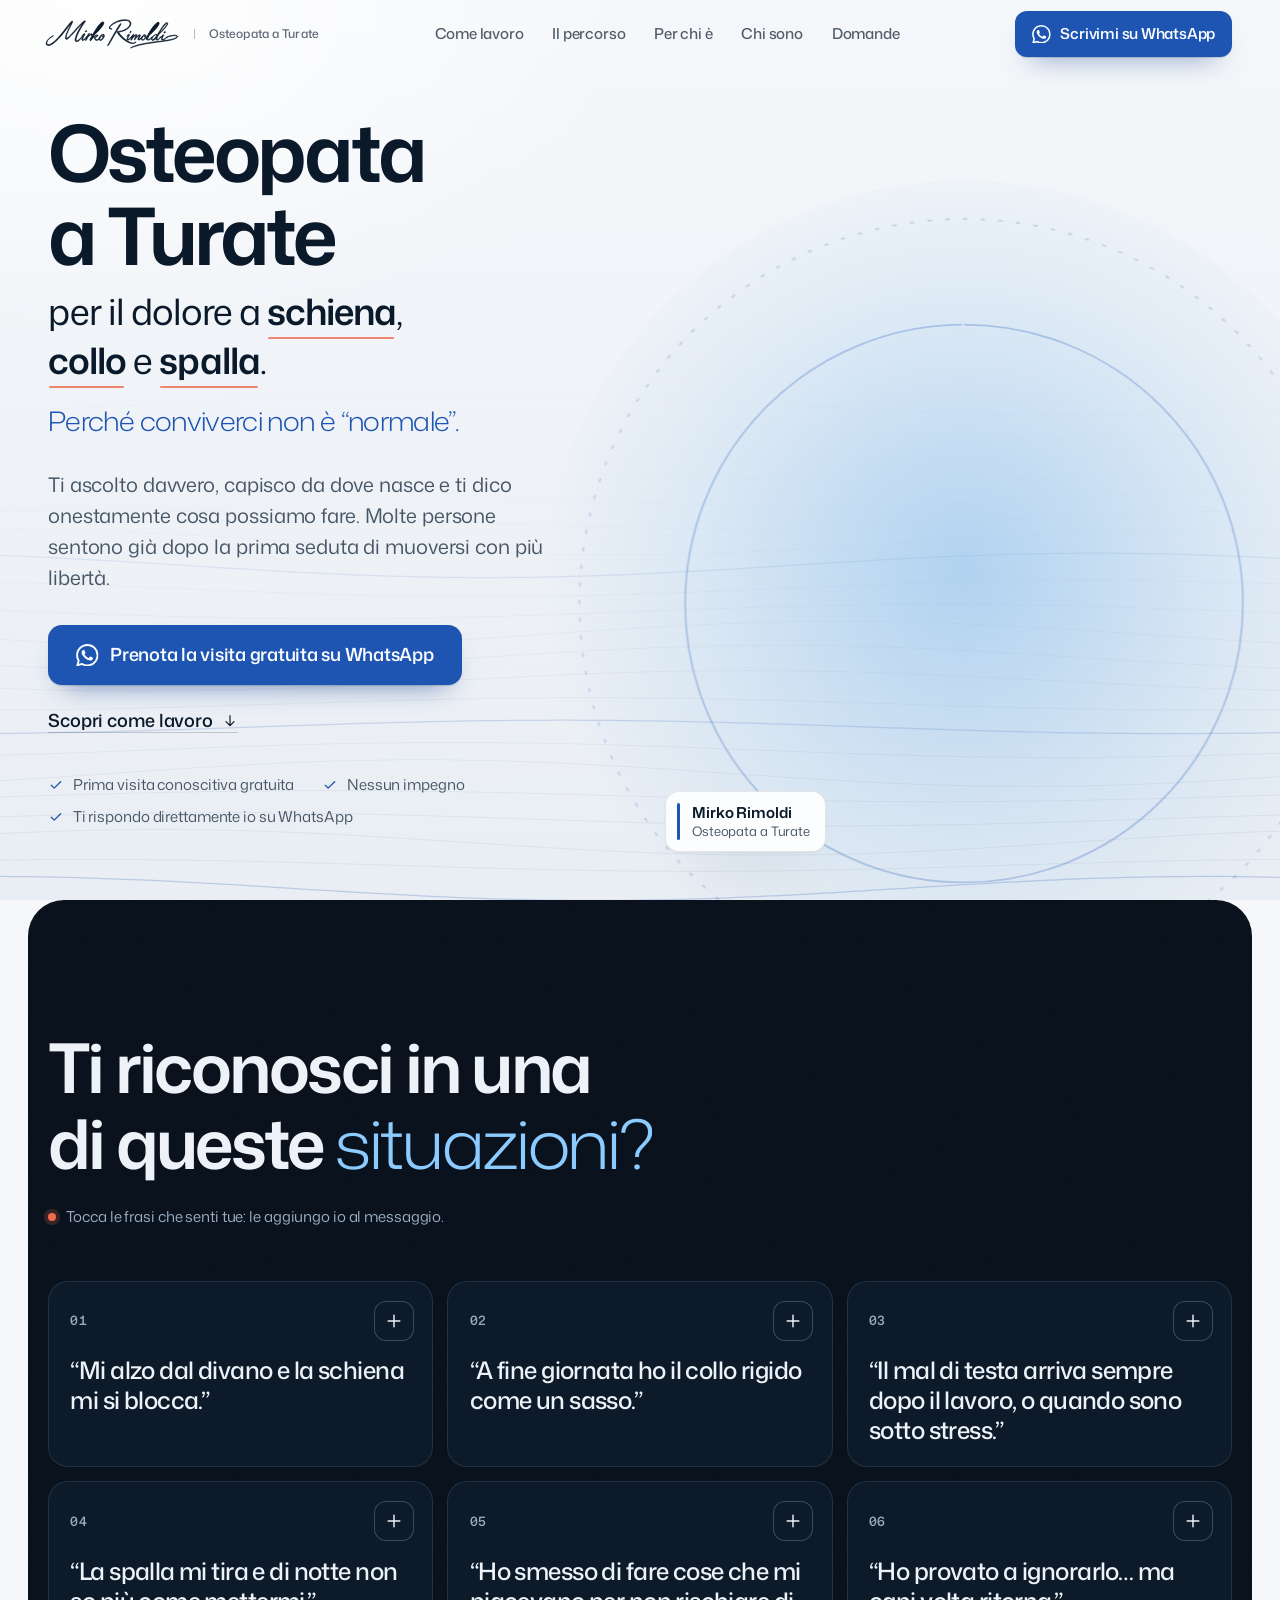
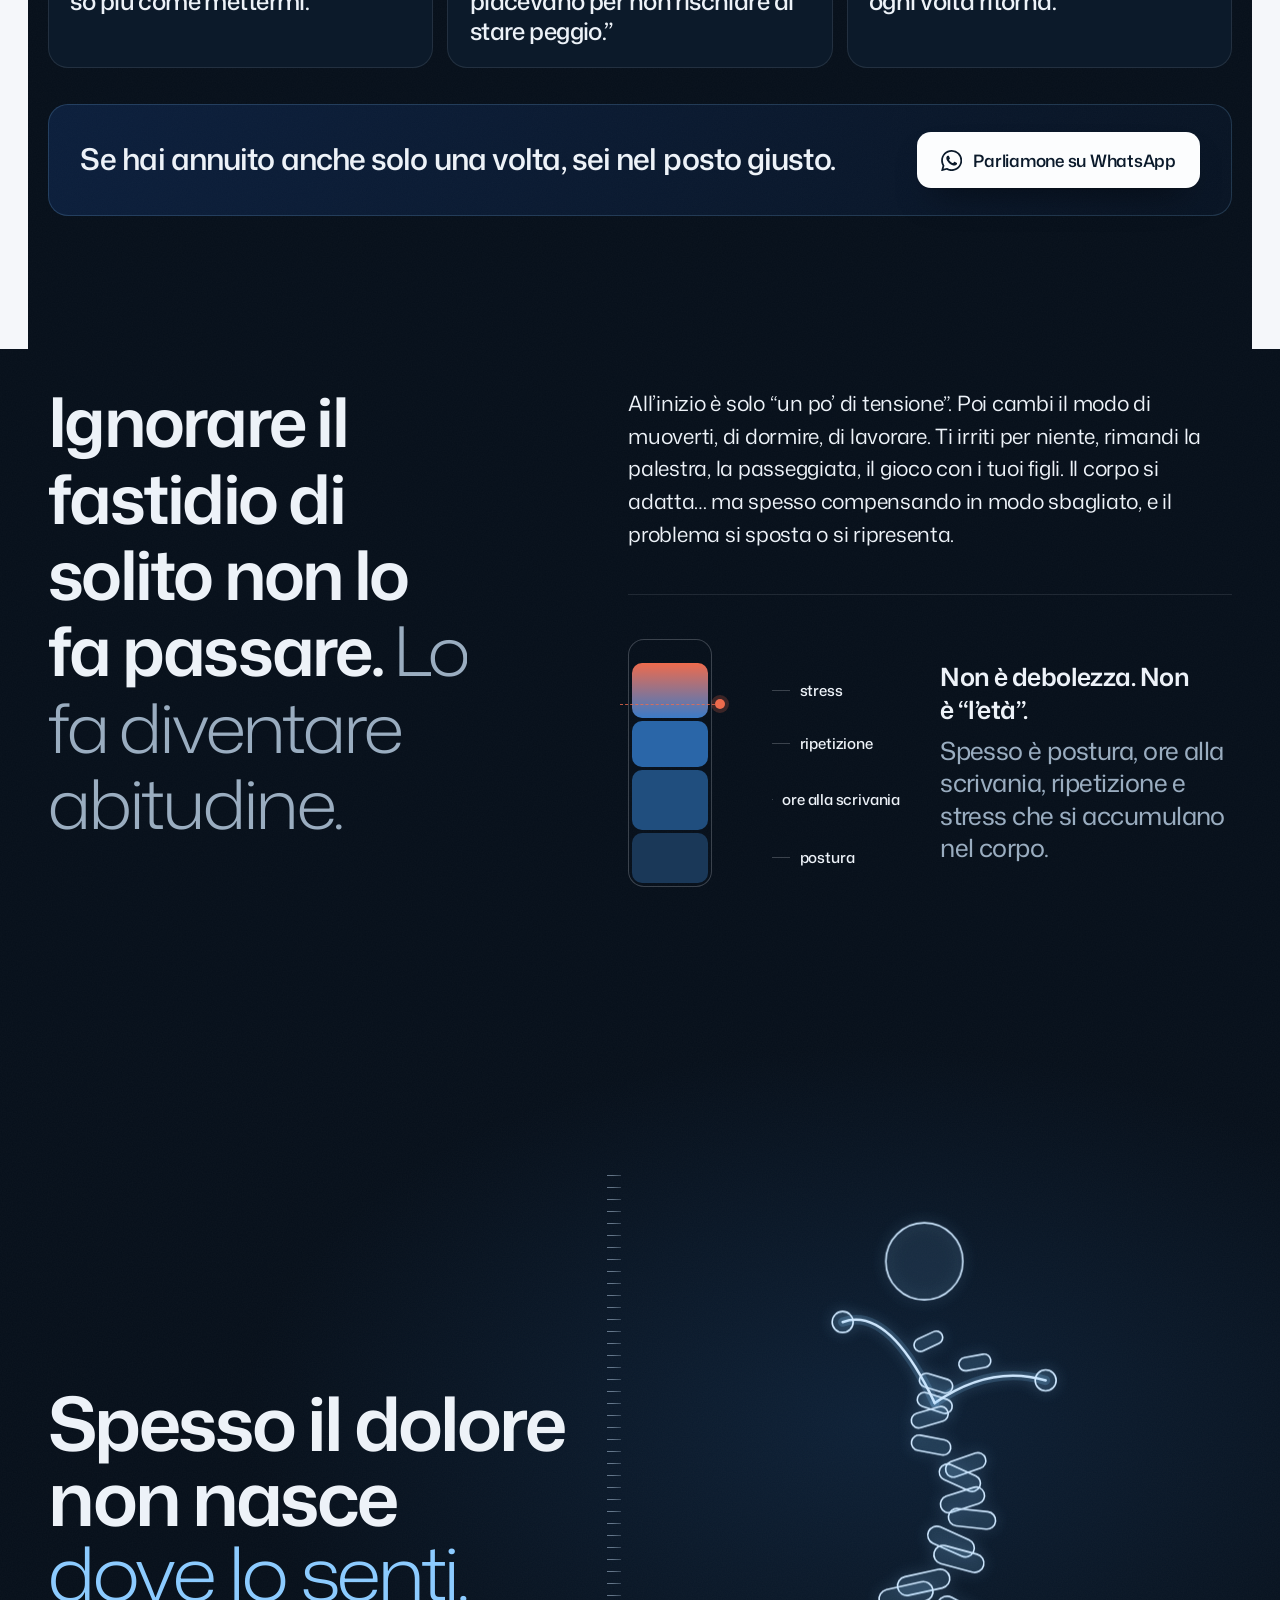
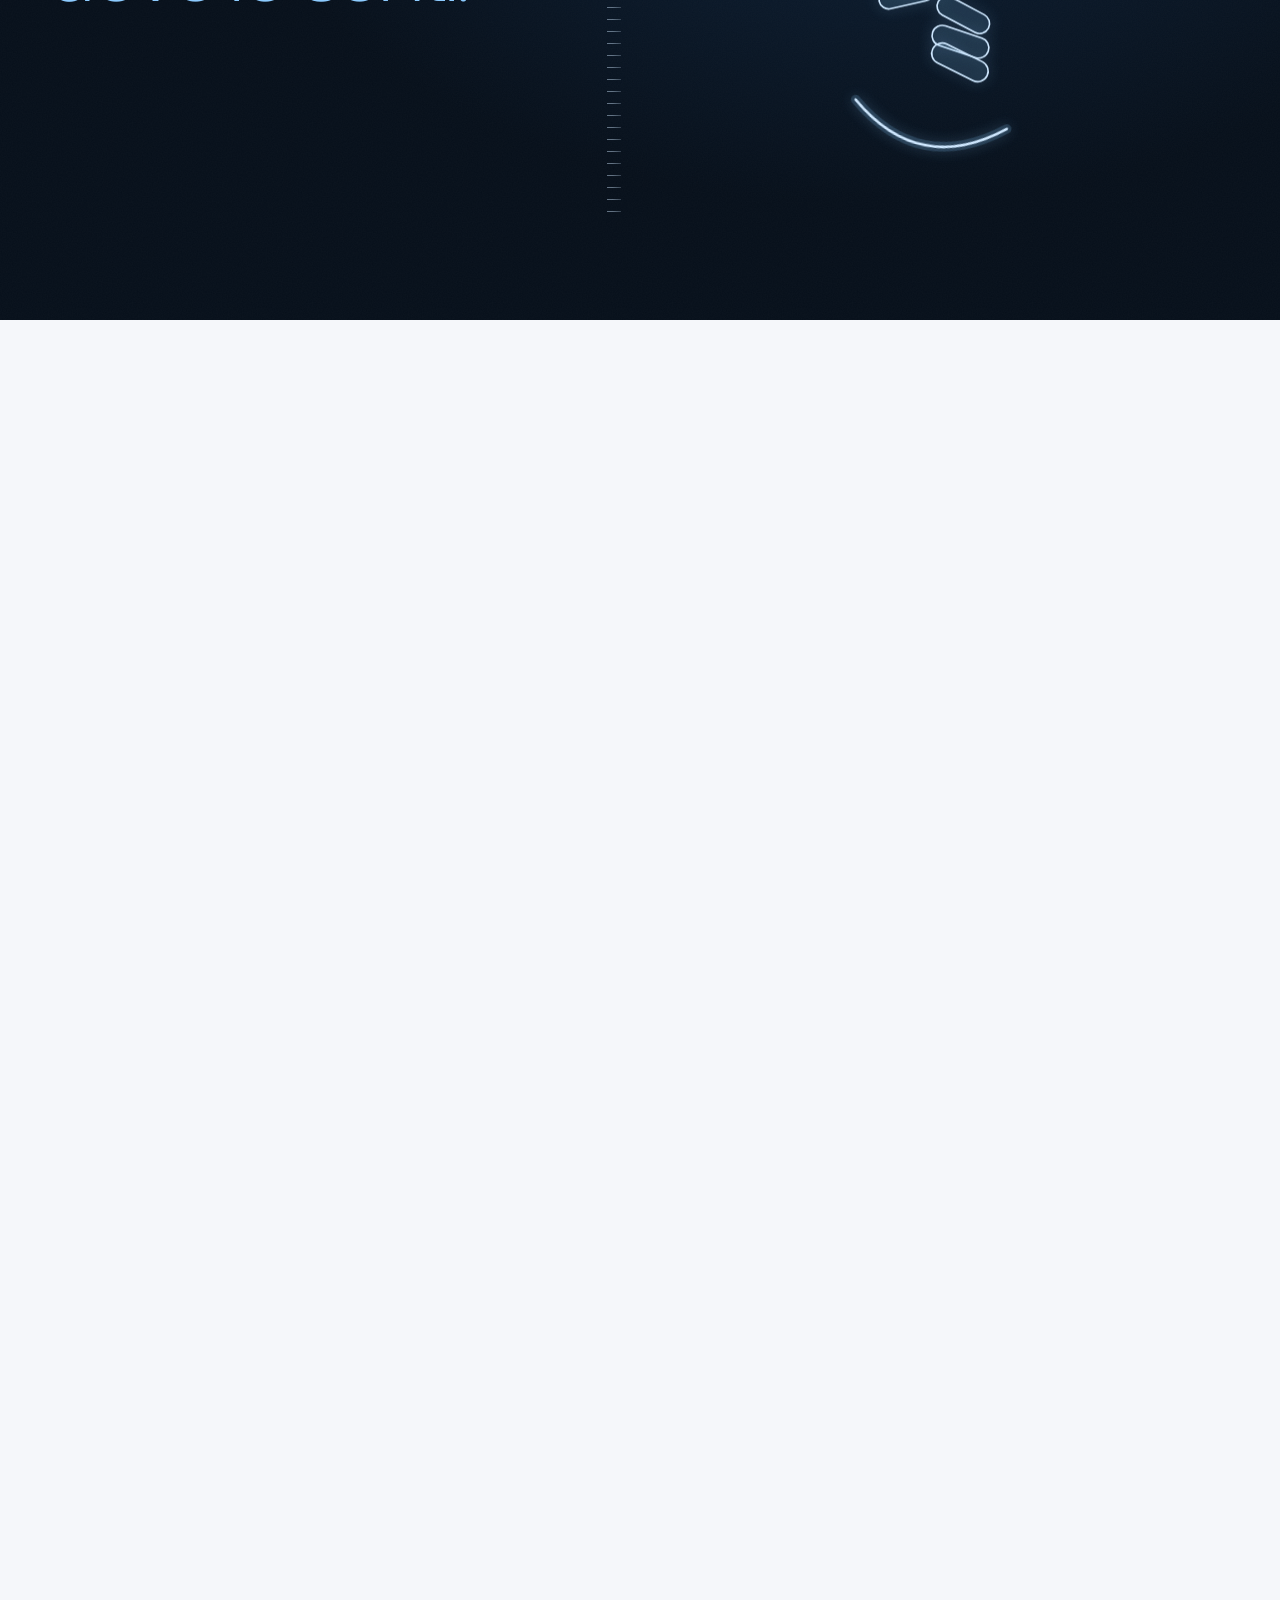
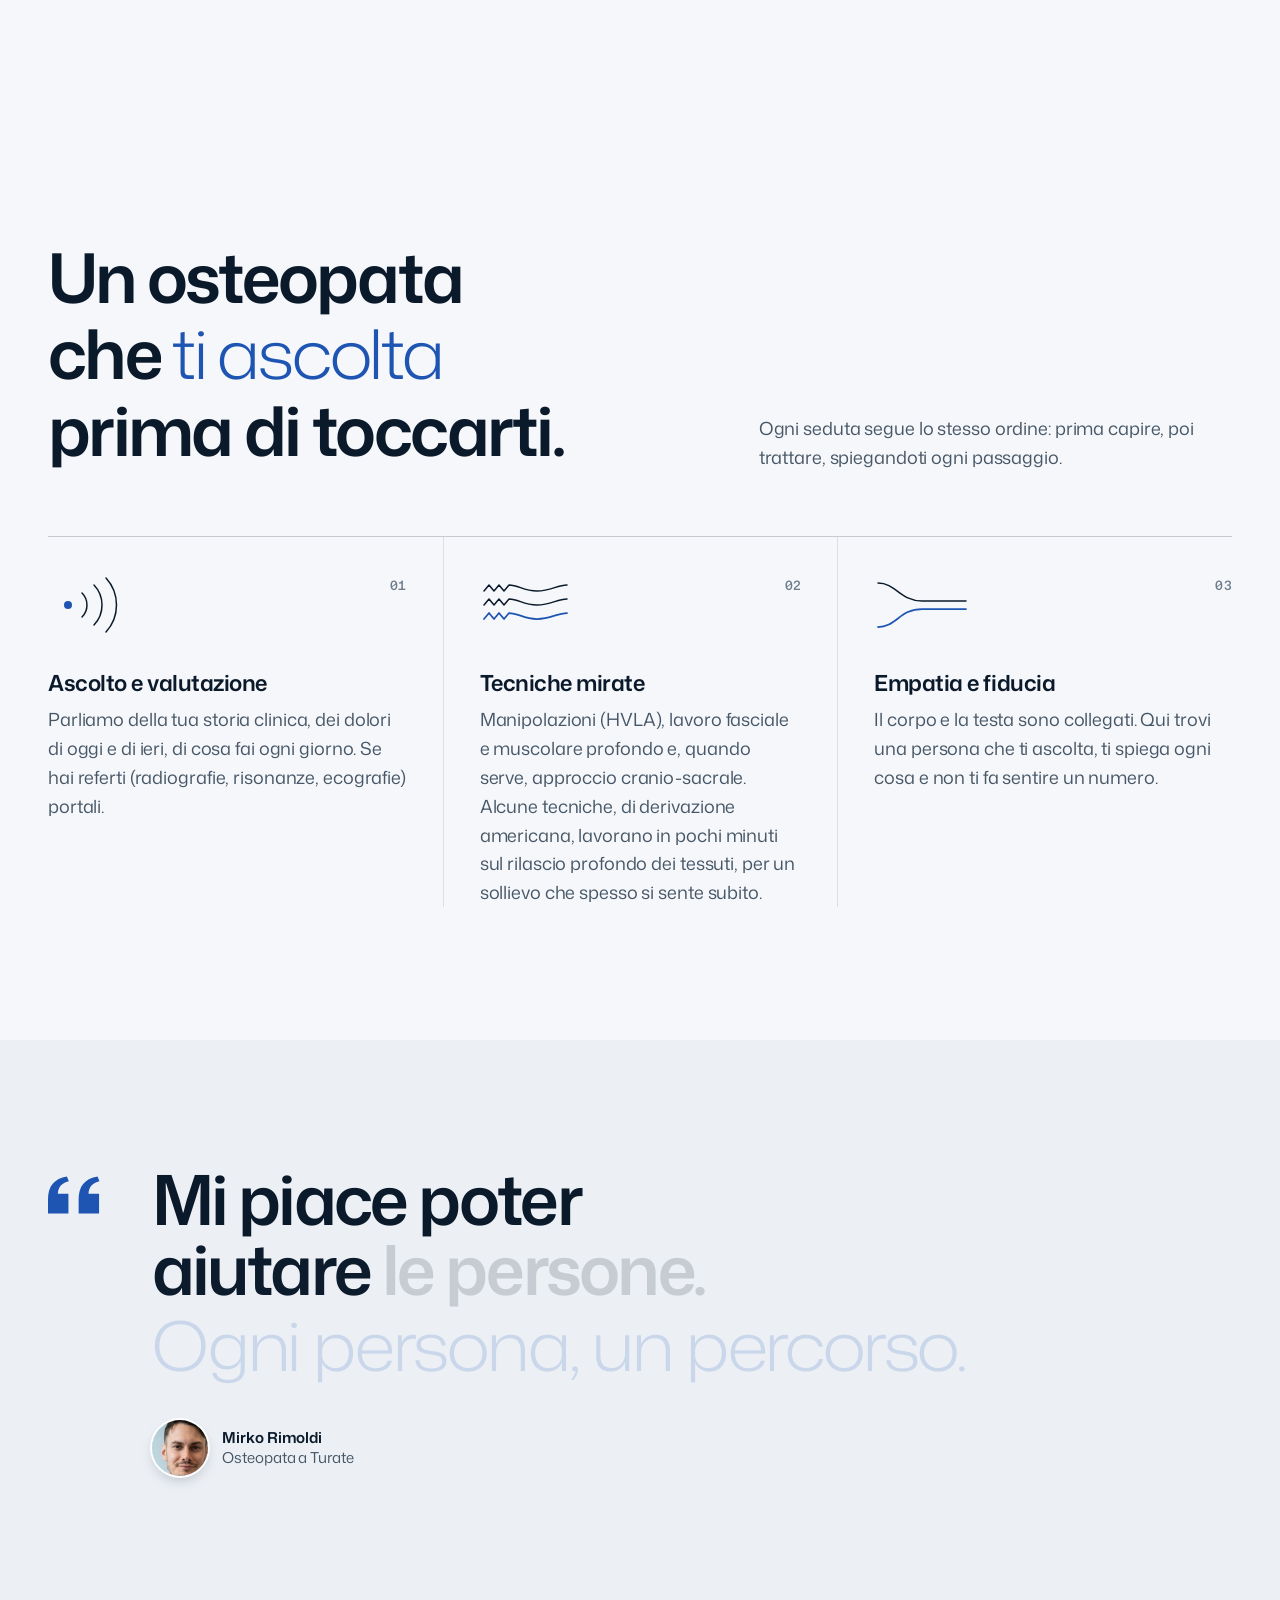
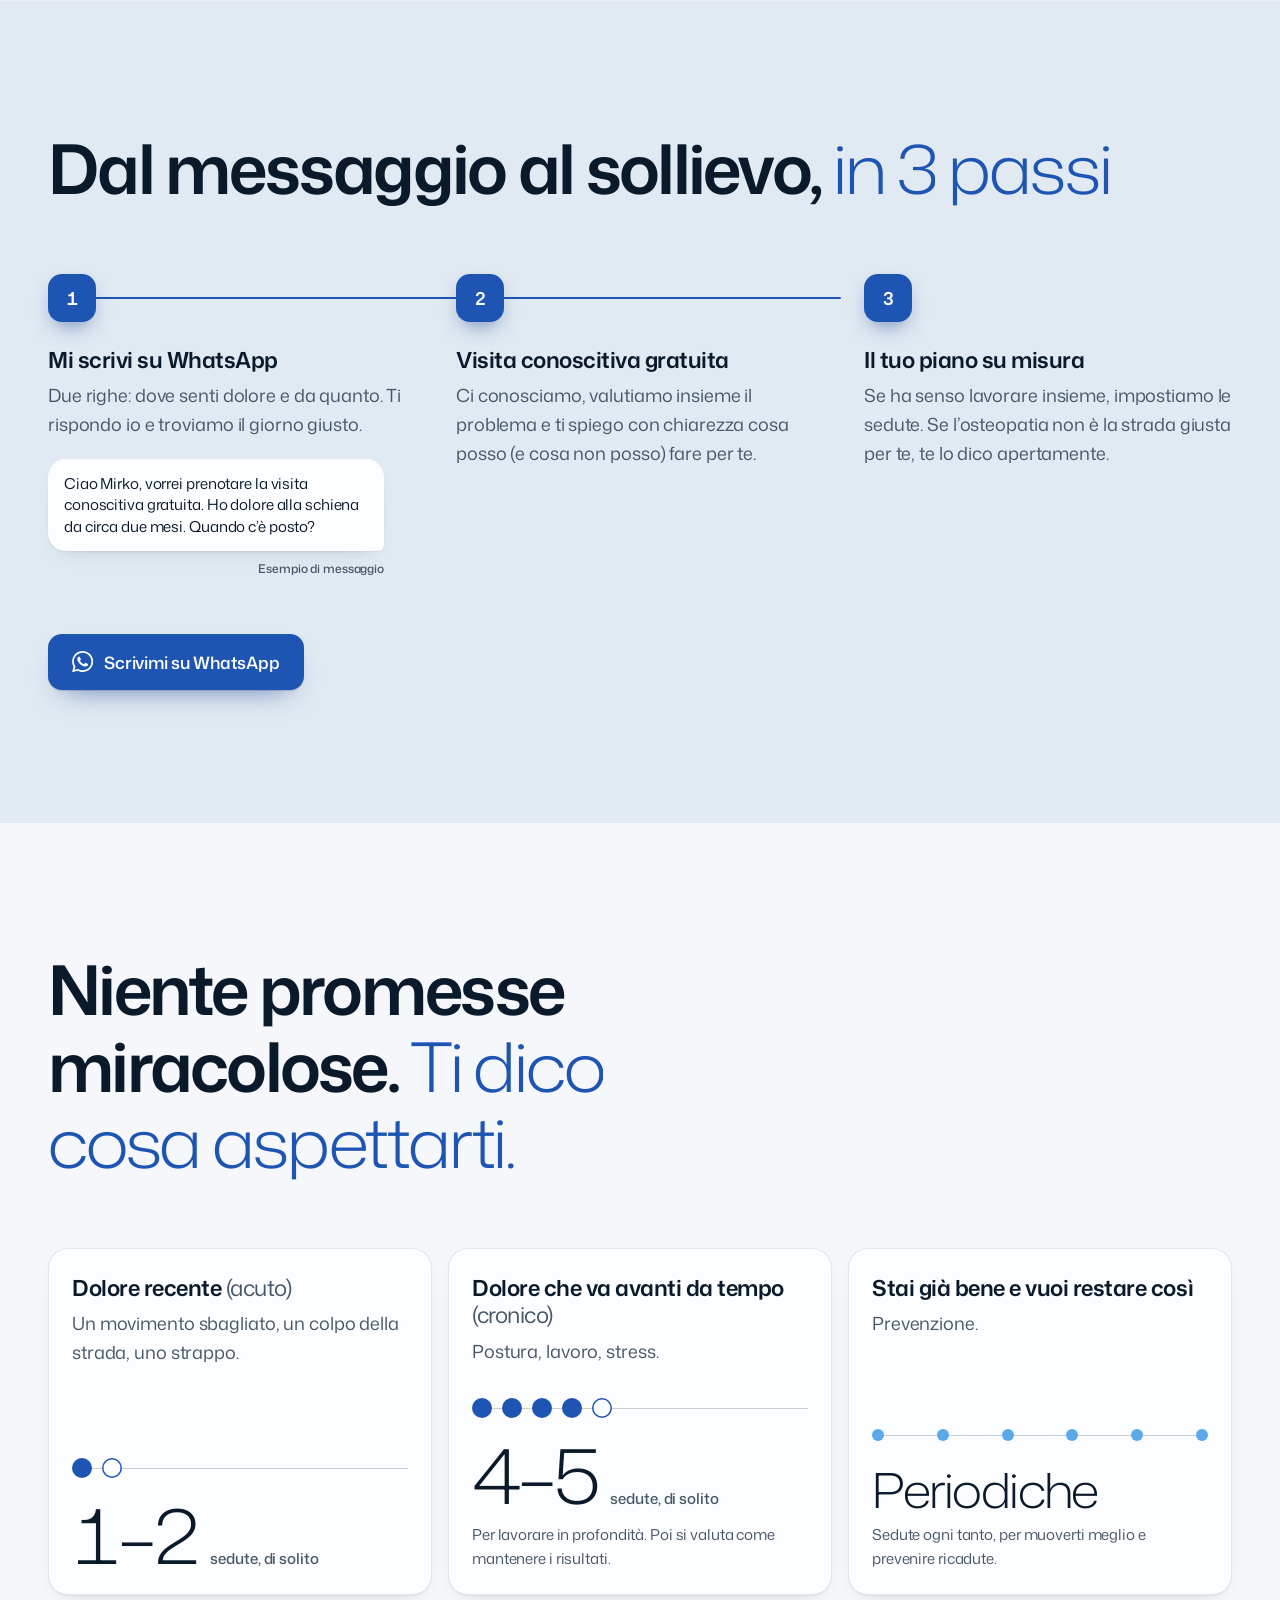
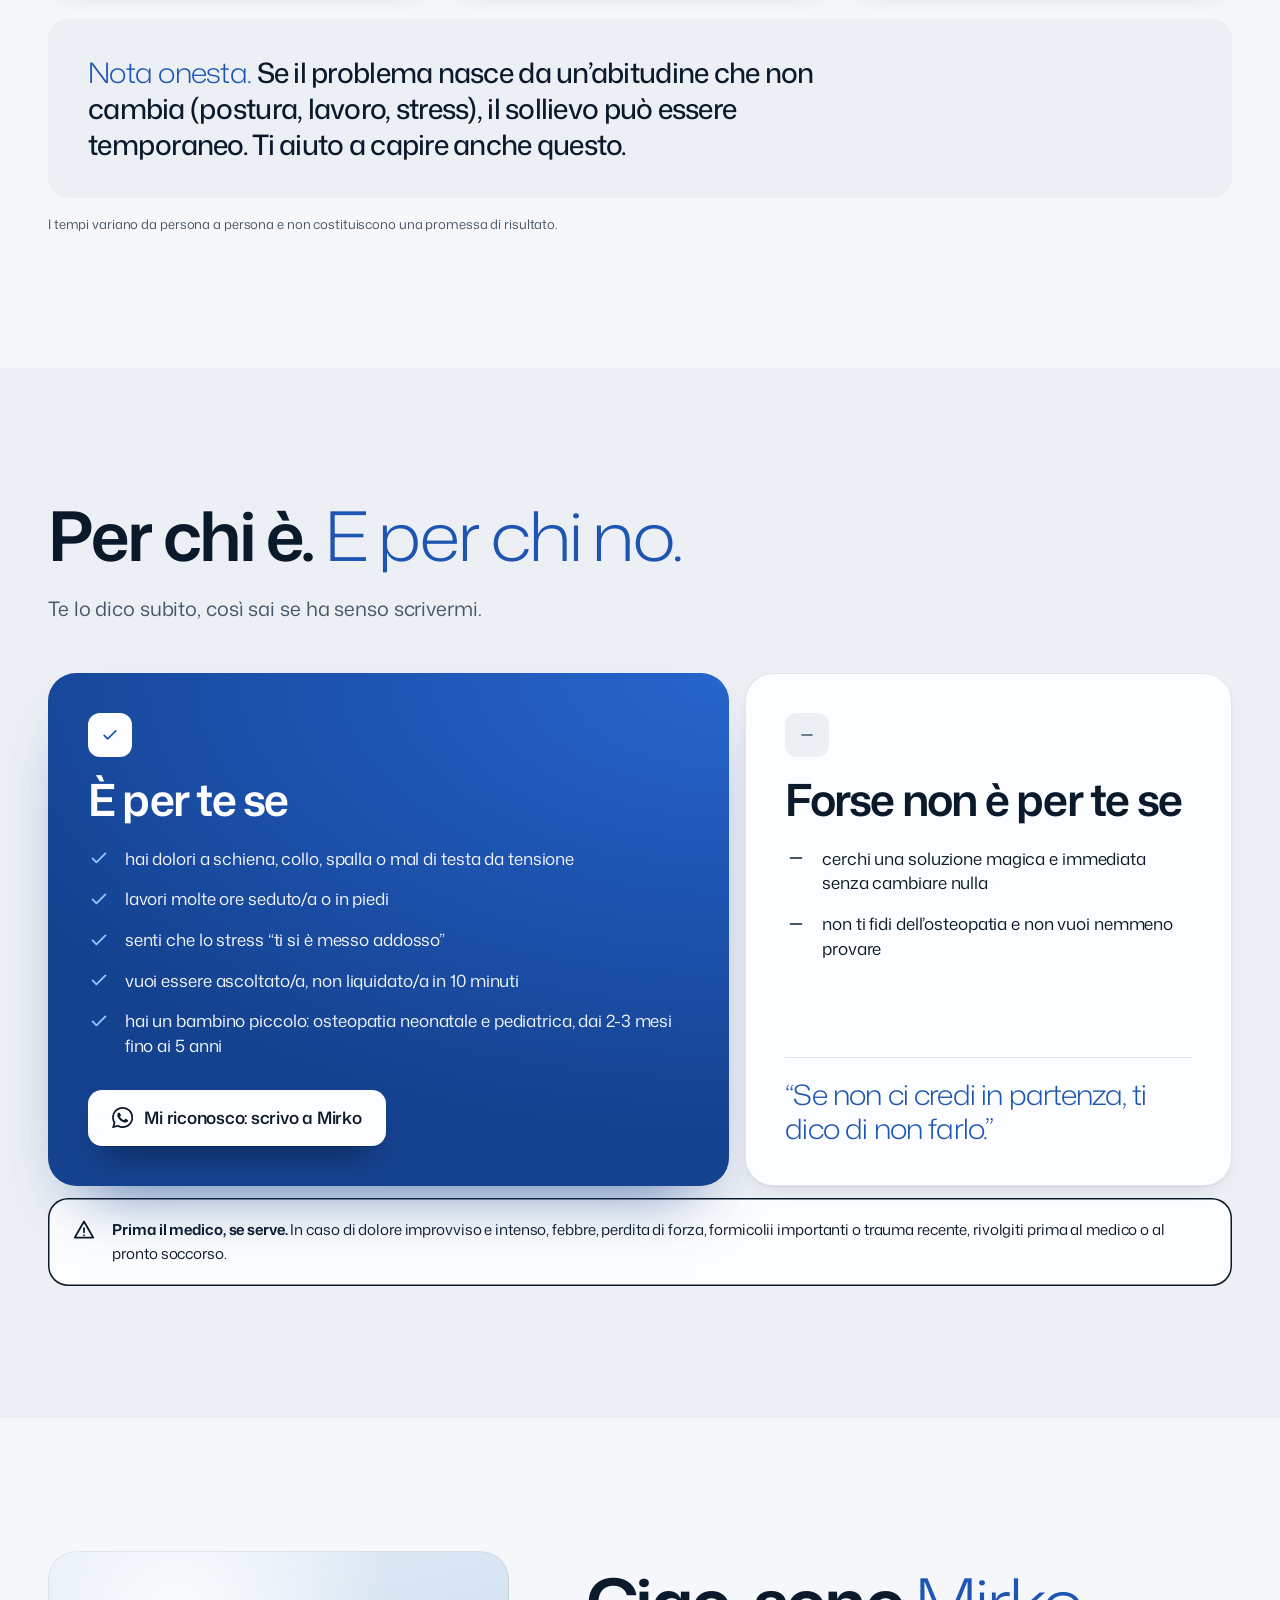
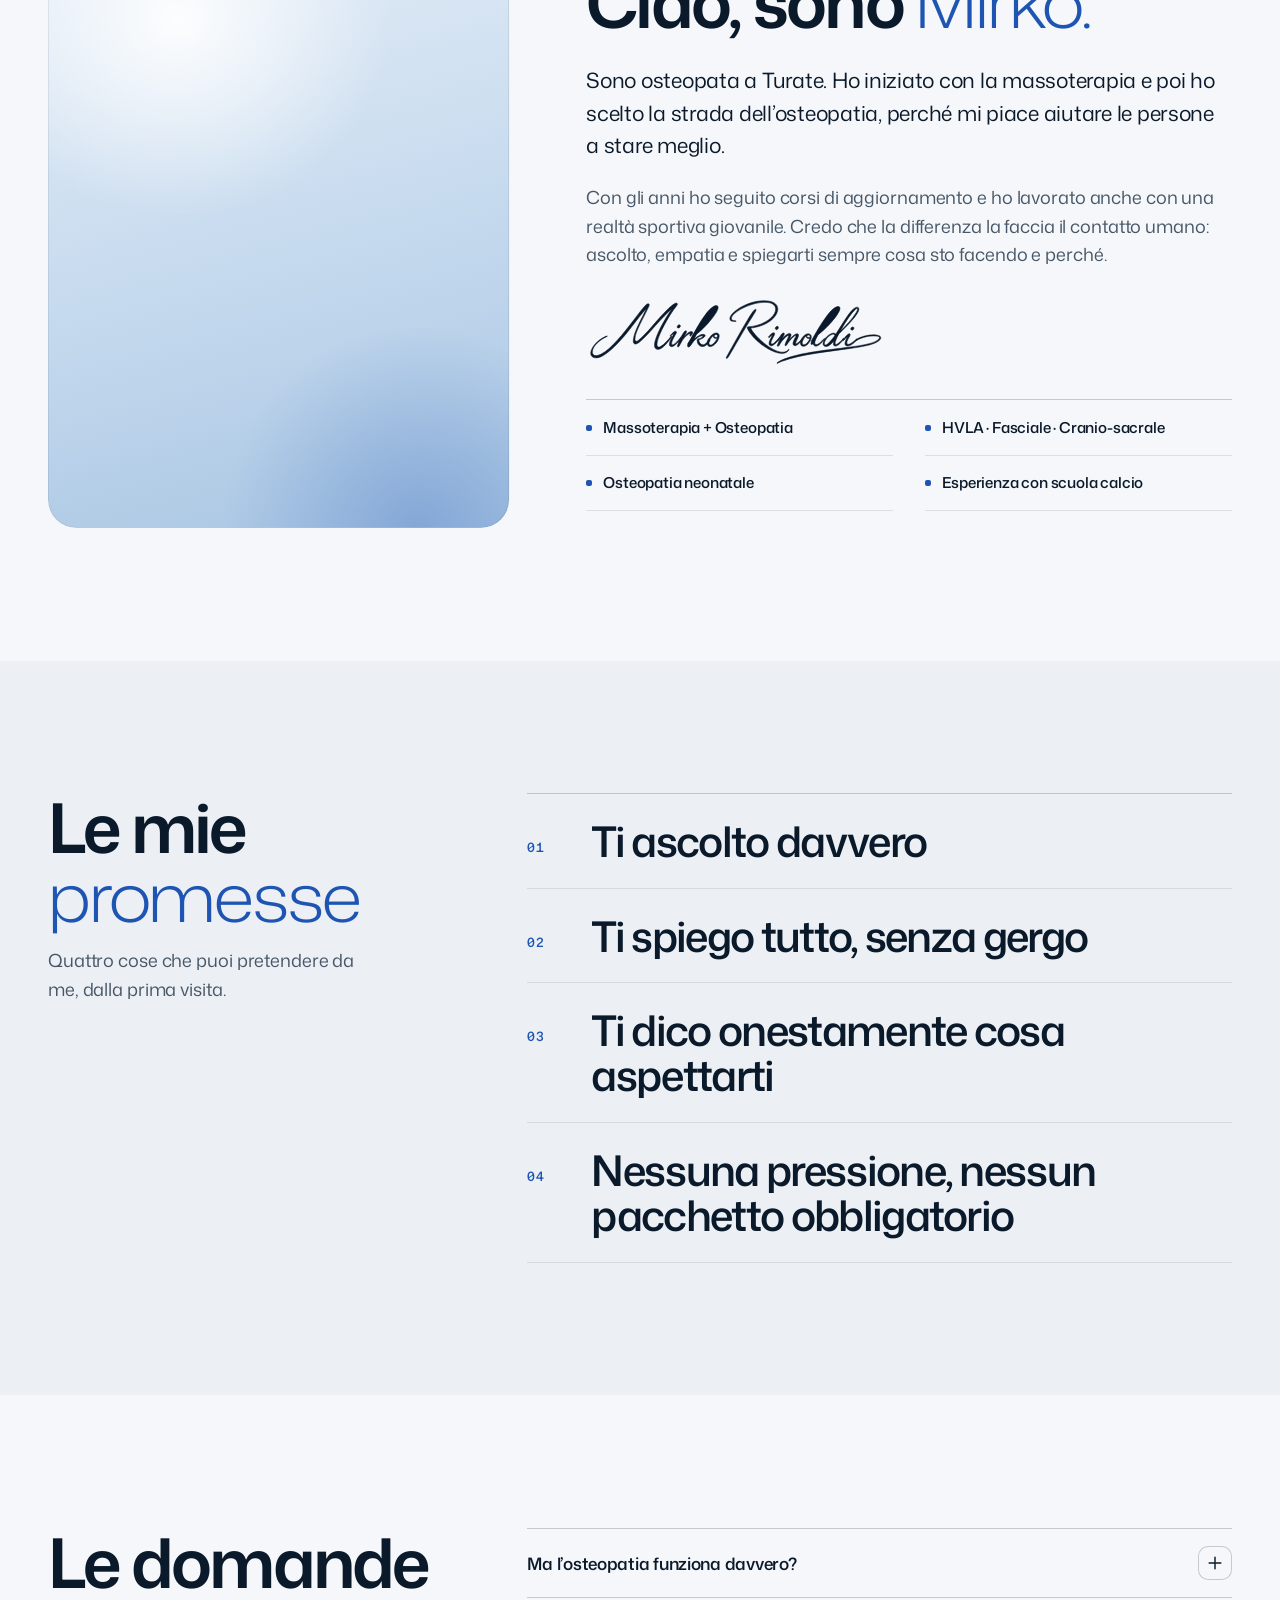
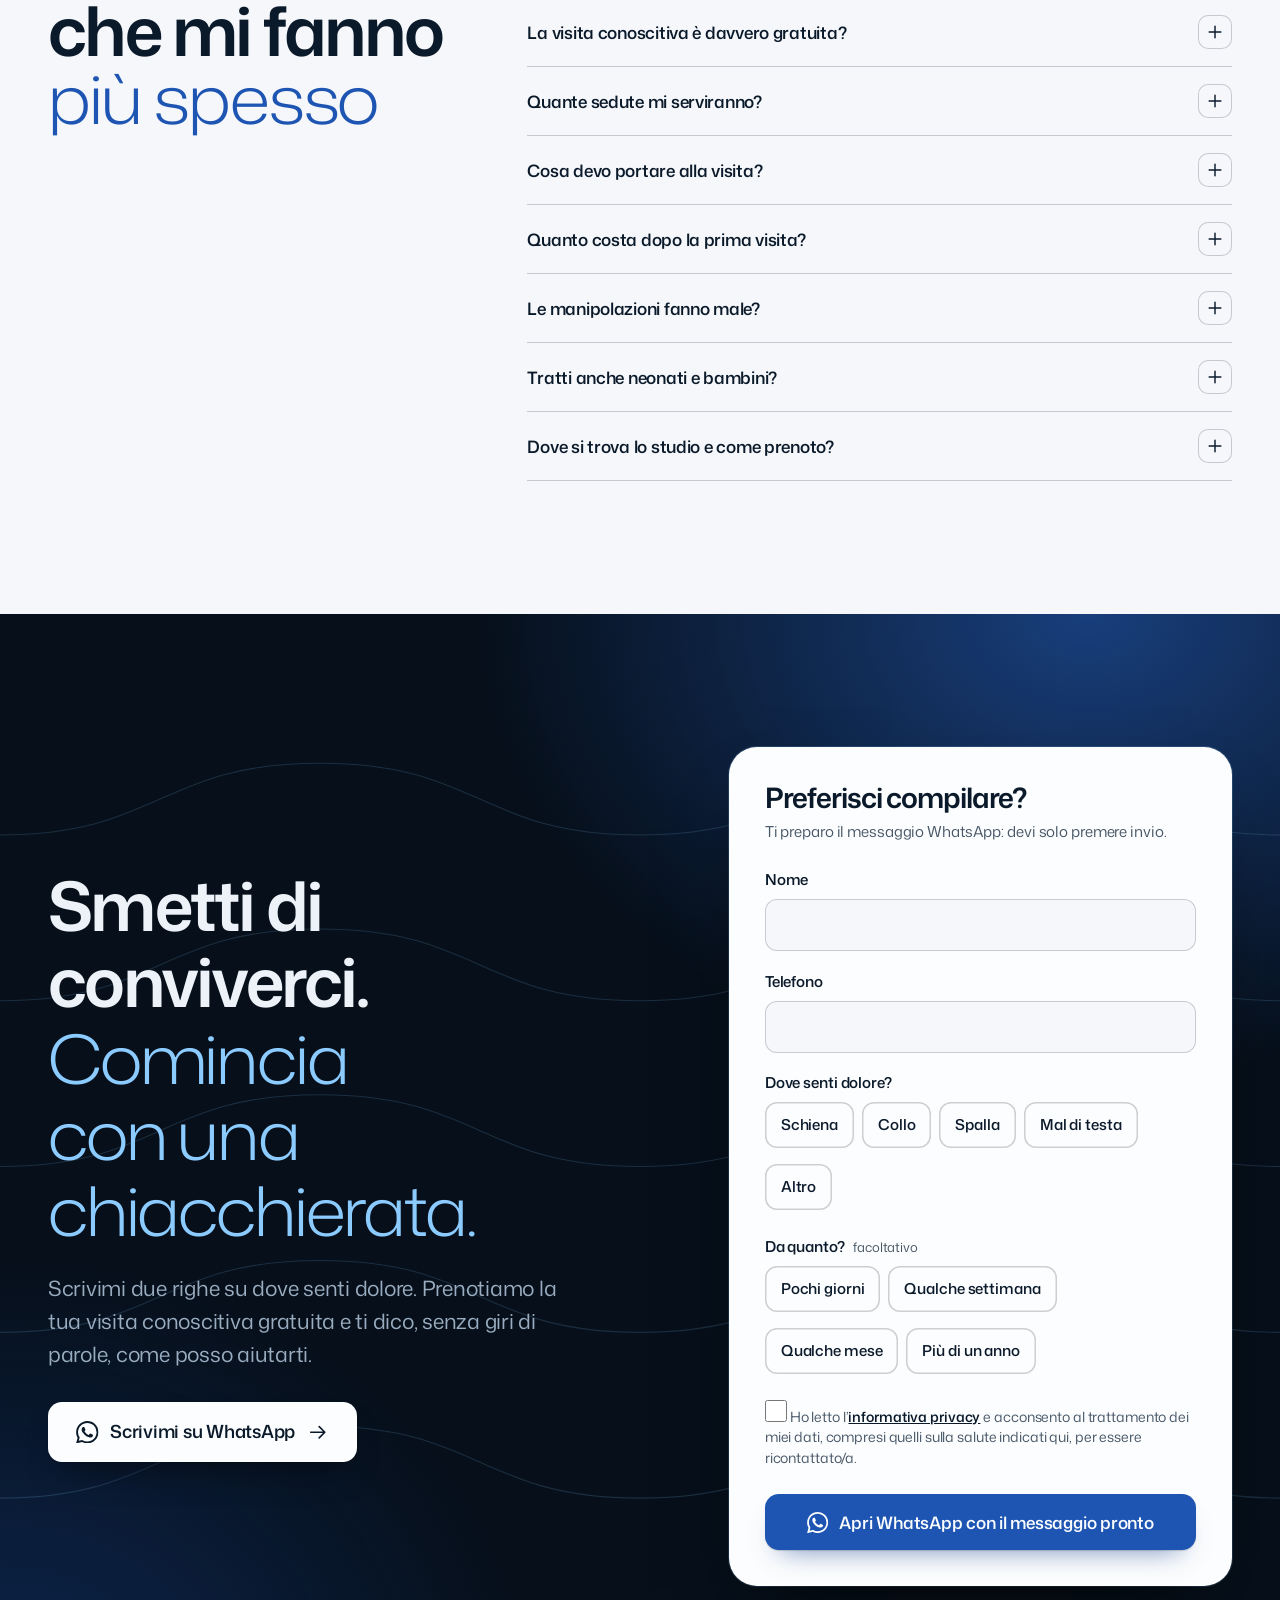
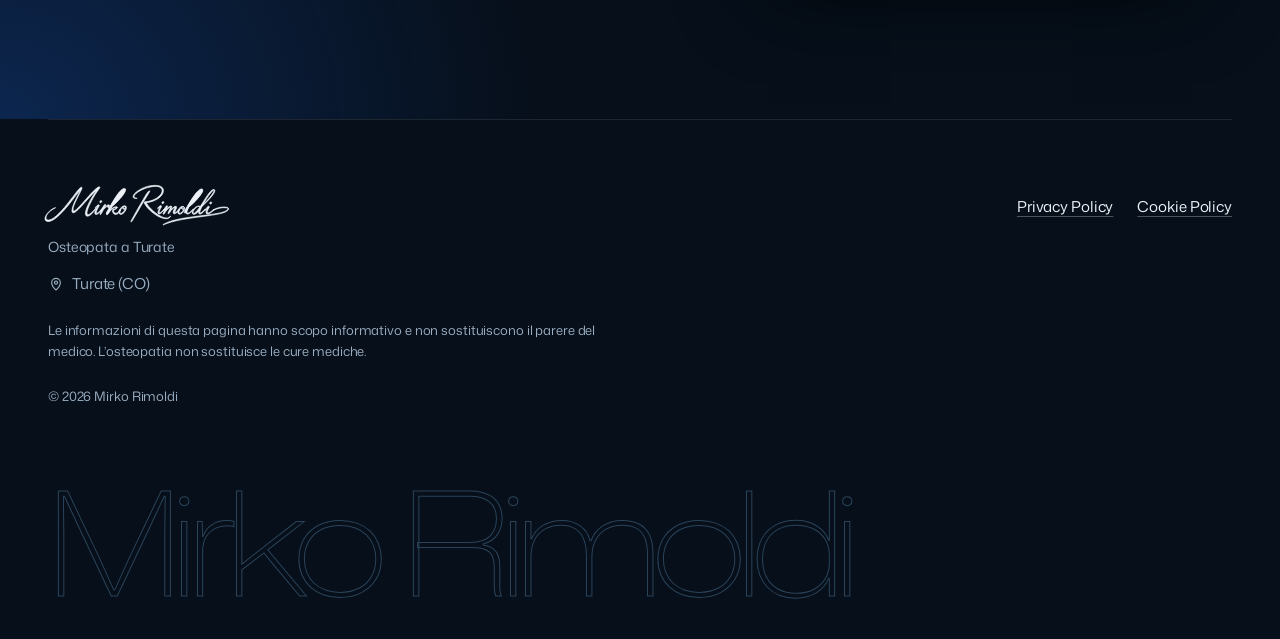
==== public/index.html @ 962283c4 "Sito in public/, firma di Mirko come logo - Il sito pubblico ora sta solo in public/ (netlify.toml p" ====
<!doctype html>
<html lang="it" class="no-js">
<head>
<meta charset="utf-8">
<meta name="viewport" content="width=device-width, initial-scale=1, viewport-fit=cover">
<title>Osteopata a Turate · Mirko Rimoldi · Prima visita conoscitiva gratuita</title>
<meta name="description" content="Dolore alla schiena, al collo, alla spalla o mal di testa da tensione? Mirko Rimoldi, osteopata a Turate: ti ascolto, ti spiego e ti dico onestamente cosa aspettarti. Prima visita conoscitiva gratuita su WhatsApp.">
<meta name="theme-color" content="#F5F7FA">
<meta name="format-detection" content="telephone=no">

<!-- Open Graph: dopo la pubblicazione sostituire i percorsi relativi con URL assoluti (https://dominio/...) -->
<meta property="og:type" content="website">
<meta property="og:locale" content="it_IT">
<meta property="og:site_name" content="Mirko Rimoldi · Osteopata">
<meta property="og:title" content="Osteopata a Turate per schiena, collo e spalla · Prima visita conoscitiva gratuita">
<meta property="og:description" content="Ti ascolto, ti spiego e ti dico onestamente cosa aspettarti. Scrivimi su WhatsApp.">
<meta property="og:image" content="assets/img/og.jpg">
<meta property="og:image:width" content="1200">
<meta property="og:image:height" content="630">
<meta name="twitter:card" content="summary_large_image">

<link rel="icon" href="assets/img/favicon.svg" type="image/svg+xml">
<link rel="apple-touch-icon" href="assets/img/apple-touch-icon.png">

<link rel="preload" href="assets/fonts/mona-sans-latin-normal.woff2" as="font" type="font/woff2" crossorigin>
<link rel="preload" href="assets/img/mirko-cutout.webp" as="image" type="image/webp" media="(min-width: 960px)">

<script>
  (function (d) {
    var c = d.documentElement.classList;
    c.remove('no-js'); c.add('js');
    try { if (!window.matchMedia('(prefers-reduced-motion: reduce)').matches) c.add('motion'); } catch (e) {}
  })(document);
</script>
<link rel="stylesheet" href="assets/css/styles.css">
<script src="assets/js/config.js" defer></script>
<script src="assets/js/app.js" defer></script>
</head>
<body>
<!--
THESIS: "Regia clinica". Dal blocco al rilascio, girato come un film: luce di studio in apertura, notte cinematografica per il dolore, una radiografia che si riallinea, poi la luce. Più professionale della v2 (griglia rigorosa, niente card storte), sempre animata.
OWN-WORLD: Neutri freddi di studio, blu notte per le scene, blu clinico (cobalto) per fiducia e azione, un solo corallo per il punto di dolore. Un solo carattere, Mona Sans: stretto e pesante = tensione, largo e leggero = rilascio (la tipografia espira).
STORY: Mi riconosco e lo seleziono (buio) → capisco che il carico si accumula → il dolore non nasce dove lo sento (la radiografia si riallinea, la luce cambia) → un osteopata che ascolta, onesto sui tempi → scrivo su WhatsApp, con le mie frasi già nel messaggio.
FIRST VIEWPORT: Hero a tutta larghezza in luce di studio; titoli di testa che salgono da maschere, le parole del dolore entrano strette e pesanti e poi espirano; ritratto che si "accende" con anelli di precisione.
FORM: terza revisione su richiesta del cliente (24/11/2026): "più professionale ma sempre animato e da oscar".
-->
<svg width="0" height="0" style="position:absolute" aria-hidden="true" focusable="false">
  <symbol id="i-wa" viewBox="0 0 24 24"><path fill="currentColor" d="M17.47 14.38c-.3-.15-1.76-.87-2.03-.97-.27-.1-.47-.15-.67.15-.2.3-.77.97-.94 1.16-.17.2-.35.22-.64.08-.3-.15-1.26-.47-2.39-1.48-.88-.79-1.48-1.76-1.65-2.06-.17-.3-.02-.46.13-.6.13-.14.3-.35.45-.52.15-.18.2-.3.3-.5.1-.2.05-.37-.03-.52-.07-.15-.67-1.61-.92-2.2-.24-.59-.48-.5-.67-.51h-.57c-.2 0-.52.07-.79.37-.27.3-1.04 1.02-1.04 2.48s1.07 2.88 1.21 3.07c.15.2 2.1 3.2 5.08 4.49.71.31 1.26.49 1.7.63.71.22 1.36.19 1.87.12.57-.09 1.76-.72 2-1.41.25-.7.25-1.29.18-1.41-.08-.13-.28-.2-.57-.35m-5.42 7.4h-.01a9.87 9.87 0 0 1-5.03-1.38l-.36-.21-3.74.98 1-3.65-.24-.37a9.86 9.86 0 0 1-1.51-5.26c0-5.45 4.44-9.88 9.89-9.88 2.64 0 5.12 1.03 6.99 2.9a9.82 9.82 0 0 1 2.89 6.99c0 5.45-4.44 9.88-9.88 9.88m8.41-18.3A11.82 11.82 0 0 0 12.05 0C5.5 0 .16 5.34.16 11.89c0 2.1.55 4.14 1.59 5.95L.06 24l6.3-1.65a11.88 11.88 0 0 0 5.68 1.45h.01c6.55 0 11.89-5.34 11.89-11.89 0-3.18-1.24-6.17-3.48-8.41Z"/></symbol>
  <symbol id="i-check" viewBox="0 0 24 24"><path fill="none" stroke="currentColor" stroke-width="2" stroke-linecap="round" stroke-linejoin="round" d="M5 12.5l4.2 4.2L19 7"/></symbol>
  <symbol id="i-minus" viewBox="0 0 24 24"><path fill="none" stroke="currentColor" stroke-width="2" stroke-linecap="round" d="M6 12h12"/></symbol>
  <symbol id="i-plus" viewBox="0 0 24 24"><path fill="none" stroke="currentColor" stroke-width="1.75" stroke-linecap="round" d="M12 5v14M5 12h14"/></symbol>
  <symbol id="i-arrow" viewBox="0 0 24 24"><path fill="none" stroke="currentColor" stroke-width="1.75" stroke-linecap="round" stroke-linejoin="round" d="M4 12h15M13 6l6 6-6 6"/></symbol>
  <symbol id="i-down" viewBox="0 0 24 24"><path fill="none" stroke="currentColor" stroke-width="1.75" stroke-linecap="round" stroke-linejoin="round" d="M12 4v15M6 13l6 6 6-6"/></symbol>
  <symbol id="i-alert" viewBox="0 0 24 24"><g fill="none" stroke="currentColor" stroke-width="1.75" stroke-linecap="round" stroke-linejoin="round"><path d="M12 3.5 2.8 19.5h18.4Z"/><path d="M12 10v4.2"/><path d="M12 17.2v.1"/></g></symbol>
  <symbol id="i-pin" viewBox="0 0 24 24"><g fill="none" stroke="currentColor" stroke-width="1.75" stroke-linecap="round" stroke-linejoin="round"><path d="M12 21s-6.5-5.6-6.5-11a6.5 6.5 0 0 1 13 0c0 5.4-6.5 11-6.5 11Z"/><circle cx="12" cy="10" r="2.3"/></g></symbol>
  <symbol id="i-sign" viewBox="96 170 1120 262"><path d="M173 318C150 328 123 351 120 371C117 390 132 393 151 384C190 365 235 307 275 255C297 226 318 198 325 196C330 193 334 197 331 204C312 246 280 299 279 324C278 334 282 338 290 333C320 311 363 253 398 219C413 204 429 191 435 193C440 195 436 201 431 207C404 241 367 310 362 338C359 353 363 361 374 355C389 347 403 330 414 316L417 318C401 340 383 362 369 365C350 369 349 351 355 331C366 294 398 239 418 214C382 241 330 311 296 338C279 351 270 347 273 328C276 299 304 250 322 213C291 244 252 307 210 347C183 375 150 401 129 397C108 393 111 373 123 355C135 337 156 322 172 316C176 314 177 316 173 318Z" /><path d="M410 315C418 305 426 297 431 298C437 300 432 307 428 314C421 326 413 342 416 347C421 354 438 335 450 321L453 322C438 342 423 358 413 355C403 352 408 338 414 326L424 307C420 308 415 313 412 317Z" /><path d="M438 277C441 273 446 273 448 276C450 279 446 285 442 286C437 287 435 282 438 277Z" /><path d="M445 328C454 315 462 298 466 297C472 294 473 299 469 306L462 319C473 306 482 298 490 299C500 300 490 315 486 316C482 317 484 310 486 306C476 307 462 322 455 333L444 353C441 359 435 356 438 350L445 328Z" /><path d="M476 344C494 318 512 285 536 248C551 224 571 202 580 206C593 212 562 251 550 265C533 285 518 300 507 309L487 347C484 354 479 357 477 353C475 350 478 345 481 338C499 303 522 262 544 233C554 219 572 202 581 202C604 202 574 243 557 262C540 281 522 299 510 307L498 328C514 315 528 307 537 310C550 315 528 327 517 330C517 341 527 352 538 347C544 345 551 337 556 331L559 332C550 346 539 357 529 355C517 354 511 343 511 331C511 327 515 326 519 326C526 324 534 319 532 315C525 312 507 325 498 335L485 353C480 360 473 357 476 350ZM515 298C539 276 568 243 579 220C584 210 581 208 574 213C555 226 530 271 515 298Z" /><path d="M558 321C566 308 580 301 589 306C599 312 590 334 579 345C570 355 555 360 550 349C545 339 553 324 558 321ZM560 328C554 339 553 348 559 349C568 352 582 335 586 323C575 328 570 321 572 315C568 317 563 323 560 328ZM575 314C572 319 580 324 587 319C589 309 580 307 575 314Z" /><path d="M620 395C646 349 674 296 703 249C713 232 726 214 730 216C734 219 724 232 718 242C683 297 651 355 628 393C624 400 618 402 620 395Z" /><path d="M647 261C624 260 633 239 650 225C678 201 722 184 758 184C800 183 820 201 809 229C798 258 757 281 711 286C718 303 744 330 768 348C799 371 826 382 844 373C847 371 850 368 852 366C854 364 855 366 853 369C837 390 803 379 775 363C748 348 717 320 703 296C698 286 695 282 703 281C746 279 787 256 800 231C813 206 795 188 761 190C721 191 676 210 650 232C637 244 634 256 648 258C654 259 657 259 657 260C657 262 652 262 647 261Z" /><path d="M777 319C787 307 795 301 799 304C803 307 797 316 793 324C788 333 784 343 788 345C793 349 806 335 817 322L820 323C806 343 791 357 783 351C776 347 781 333 787 322L792 312C788 314 783 318 779 322Z" /><path d="M804 283C807 279 813 278 814 282C816 285 812 291 808 292C803 292 801 287 804 283Z" /><path d="M812 332C819 320 825 308 829 306C836 301 839 307 834 315L828 326C840 313 852 303 859 307C865 310 859 322 854 331C868 315 879 305 887 308C895 312 881 332 879 341C877 350 890 342 903 325L906 327C894 343 881 355 873 351C864 347 872 330 879 318C882 311 876 314 871 318C860 327 852 338 846 348C843 353 838 353 839 348C842 338 851 323 853 316C854 310 846 316 841 320C831 329 822 341 817 351C813 357 808 353 811 348L822 323L812 335Z" /><path d="M905 320C913 309 926 304 933 310C943 317 933 338 923 347C914 355 902 357 898 348C894 339 900 326 905 320ZM908 327C902 337 901 346 907 348C916 351 929 335 932 324C924 327 917 323 918 316C914 318 911 322 908 327ZM922 314C917 319 925 324 933 320C934 313 928 310 922 314Z" /><path d="M937 334C953 306 972 272 992 245C1008 223 1027 204 1037 207C1053 213 1026 247 1012 263C993 285 974 302 961 312C951 331 947 344 953 347C960 351 974 338 985 325L988 326C974 345 958 358 949 352C939 346 948 326 953 315C974 274 1009 220 1030 208C1043 201 1048 210 1041 223C1026 254 986 292 963 310L944 344C940 351 933 347 937 341ZM968 301C988 284 1017 254 1032 231C1041 217 1042 209 1033 215C1015 227 987 268 968 301Z" /><path d="M1027 316C1024 305 1014 308 1005 315C993 324 983 340 987 347C992 356 1012 333 1025 314C1049 279 1070 239 1091 218C1100 209 1110 205 1114 211C1121 223 1088 259 1073 275L1040 308C1033 321 1023 341 1027 346C1032 351 1047 336 1057 324L1060 326C1046 344 1032 357 1023 352C1018 350 1019 342 1022 334C1010 348 994 361 984 352C974 341 992 317 1006 310C1017 303 1028 303 1030 312ZM1046 297C1065 279 1092 250 1105 228C1115 211 1109 209 1098 220C1081 237 1060 271 1046 297Z" /><path d="M1055 330C1065 318 1074 306 1080 307C1085 308 1081 316 1077 322C1071 332 1067 343 1072 346C1080 351 1098 333 1108 326L1110 329C1095 343 1079 357 1068 352C1058 348 1065 331 1072 319C1066 323 1062 328 1057 333Z" /><path d="M1086 285C1089 281 1095 281 1096 284C1098 288 1094 293 1090 294C1085 294 1083 289 1086 285Z" /><path d="M1104 329C1125 316 1158 309 1180 312C1203 315 1200 328 1184 337C1164 350 1122 356 1083 362C999 374 899 384 831 409C822 412 816 415 812 417C807 419 808 416 813 413C871 379 992 369 1082 357C1123 351 1163 345 1182 333C1195 325 1196 317 1179 316C1156 313 1126 320 1106 332Z" /></symbol>
</svg>

<a class="skip-link" href="#main">Vai al contenuto</a>

<header class="site-header" data-header>
  <div class="container site-header__inner">
    <a class="wordmark" href="#top" aria-label="Mirko Rimoldi, osteopata: torna all’inizio">
      <svg class="wordmark__sign" viewBox="0 0 1120 262" aria-hidden="true" focusable="false"><use href="#i-sign"/></svg>
      <span class="wordmark__role">Osteopata a Turate</span>
    </a>
    <nav class="nav" aria-label="Sezioni della pagina">
      <ul class="nav__list" role="list">
        <li><a class="nav__link" href="#come-lavoro" data-nav>Come lavoro</a></li>
        <li><a class="nav__link" href="#percorso" data-nav>Il percorso</a></li>
        <li><a class="nav__link" href="#per-chi" data-nav>Per chi è</a></li>
        <li><a class="nav__link" href="#chi-sono" data-nav>Chi sono</a></li>
        <li><a class="nav__link" href="#faq" data-nav>Domande</a></li>
      </ul>
    </nav>
    <div class="site-header__actions">
      <a class="btn btn--small btn--header" href="https://wa.me/" data-wa data-cta="header" target="_blank" rel="noopener">
        <svg class="icon" aria-hidden="true"><use href="#i-wa"/></svg>
        <span class="btn__label">Scrivimi<span class="sm-sr"> su WhatsApp</span></span>
      </a>
      <button class="menu-toggle" type="button" aria-expanded="false" aria-controls="menu" data-menu-toggle>
        <span class="sr-only" data-menu-label>Apri il menu</span>
        <span class="menu-toggle__bars" aria-hidden="true"><span></span><span></span></span>
      </button>
    </div>
  </div>
  <span class="site-header__progress" aria-hidden="true" data-progress></span>
</header>

<!-- Menu mobile / tablet -->
<div class="menu" id="menu" data-menu hidden>
  <nav class="container menu__inner" aria-label="Menu">
    <ul class="menu__list" role="list">
      <li><a href="#come-lavoro">Come lavoro <svg class="icon" aria-hidden="true"><use href="#i-arrow"/></svg></a></li>
      <li><a href="#percorso">Il percorso <svg class="icon" aria-hidden="true"><use href="#i-arrow"/></svg></a></li>
      <li><a href="#per-chi">Per chi è <svg class="icon" aria-hidden="true"><use href="#i-arrow"/></svg></a></li>
      <li><a href="#chi-sono">Chi sono <svg class="icon" aria-hidden="true"><use href="#i-arrow"/></svg></a></li>
      <li><a href="#faq">Domande frequenti <svg class="icon" aria-hidden="true"><use href="#i-arrow"/></svg></a></li>
    </ul>
    <div class="menu__foot">
      <a class="btn btn--primary btn--lg btn--block" href="https://wa.me/" data-wa data-cta="menu" target="_blank" rel="noopener">
        <svg class="icon" aria-hidden="true"><use href="#i-wa"/></svg>
        <span class="btn__label">Prenota la visita gratuita</span>
      </a>
      <p class="menu__meta">Prima visita conoscitiva gratuita · Studio a Turate (CO)</p>
    </div>
  </nav>
</div>

<main id="main">

  <!-- HERO: a tutta larghezza, neutra -->
  <section class="hero" id="top" data-theme="light" aria-labelledby="hero-title">
    <canvas class="hero__field" aria-hidden="true"></canvas>
    <div class="container hero__inner">
      <div class="hero__copy">
        <p class="byline" data-hero-in style="--d:.05s">
          <img class="byline__face" src="assets/img/mirko-avatar.webp" width="128" height="128" alt="">
          <span class="byline__text"><strong>Mirko Rimoldi</strong><span>Dai neonati agli adulti</span></span>
        </p>

        <h1 class="hero__title" id="hero-title"><span class="h1-lead">Osteopata a Turate</span> <span class="h1-tense">per il dolore a <span class="nw"><span class="pain">schiena</span>,</span><br> <span class="pain">collo</span> e <span class="nw"><span class="pain">spalla</span>.</span></span> <span class="h1-release">Perché conviverci non è “normale”.</span></h1>
      <script>
        (function () {
          var h = document.getElementById('hero-title'); if (!h) return;
          var V = {
            b: '<span class="h1-tense">Muoverti senza quel <span class="pain">dolore</span> di sottofondo.</span> <span class="h1-release">Comincia da una visita gratuita.</span>',
            c: '<span class="h1-tense">Il <span class="pain">mal di testa</span> dopo il lavoro e la <span class="pain">schiena</span> bloccata hanno spesso la stessa radice:</span> <span class="h1-release">lo stress che ti porti addosso.</span>',
            d: '<span class="h1-lead">Sono Mirko, osteopata a Turate.</span> <span class="h1-release">Quel <span class="pain">dolore</span> a schiena, collo o spalla non devi tenertelo.</span>',
            e: '<span class="h1-lead">A Turate, l’osteopata</span> <span class="h1-tense">per chi ha mal di <span class="nw"><span class="pain">schiena</span>,</span> <span class="pain">collo</span> o <span class="nw"><span class="pain">spalla</span>.</span></span> <span class="h1-release">E non vuole più conviverci.</span>'
          };
          var v = '';
          try { v = (new URLSearchParams(location.search).get('h') || '').toLowerCase(); } catch (e) {}
          if (V[v]) { h.innerHTML = V[v]; h.className += ' hero__title--' + v; }
          h.setAttribute('data-variant', V[v] ? v : 'a');
          if (!document.documentElement.classList.contains('motion')) return;
          /* Titoli di testa: ogni parola sale da una maschera; le parole del dolore
             entrano strette e pesanti, poi "espirano" (larghezza e peso tornano normali). */
          var words = [];
          (function walk(n) {
            Array.prototype.slice.call(n.childNodes).forEach(function (c) {
              if (c.nodeType === 3) {
                var f = document.createDocumentFragment();
                c.textContent.split(/(\s+)/).forEach(function (p) {
                  if (!p) return;
                  if (/^\s+$/.test(p)) { f.appendChild(document.createTextNode(p)); return; }
                  var o = document.createElement('span'), i = document.createElement('span');
                  o.className = 'w'; i.className = 'w__i'; i.textContent = p;
                  o.appendChild(i); f.appendChild(o); words.push(o);
                });
                c.parentNode.replaceChild(f, c);
              } else if (c.nodeType === 1) { walk(c); }
            });
          })(h);
          h.classList.add('is-split');
          var pains = Array.prototype.slice.call(h.querySelectorAll('.pain'));
          function go() {
            if (h.classList.contains('is-go')) return;
            h.classList.add('is-measure');
            var top = null, line = -1;
            words.forEach(function (w) { var t = w.offsetTop; if (top === null || Math.abs(t - top) > 4) { top = t; line++; } w.style.setProperty('--l', line); });
            pains.forEach(function (p) {
              var w = p.querySelector('.w'); if (w) p.style.setProperty('--l', w.style.getPropertyValue('--l'));
              p.style.width = Math.ceil(p.getBoundingClientRect().width) + 'px';
            });
            h.classList.remove('is-measure');
            h.classList.add('is-go');
            setTimeout(function () { pains.forEach(function (p) { p.style.width = ''; }); }, 3800);
          }
          var wait = setTimeout(go, 700);
          try { document.fonts.load('640 1em "Mona Sans"').then(function () { clearTimeout(wait); go(); }, function () {}); } catch (e) {}
        })();
      </script>

        <p class="hero__sub" data-hero-in style="--d:.85s">Ti ascolto davvero, capisco da dove nasce e ti dico onestamente cosa possiamo fare. Molte persone sentono già dopo la prima seduta di muoversi con più libertà.</p>

        <div class="hero__actions" data-hero-in style="--d:1s">
          <a class="btn btn--primary btn--lg btn--magnetic" href="https://wa.me/" data-wa data-cta="hero" target="_blank" rel="noopener" data-hero-cta>
            <svg class="icon" aria-hidden="true"><use href="#i-wa"/></svg>
            <span class="btn__label">Prenota la visita gratuita<span class="sm-sr"> su WhatsApp</span></span>
          </a>
          <a class="btn btn--ghost btn--lg" href="#" data-if="phone" data-href-tel="phone" data-call data-cta="hero-call">Chiamami</a>
          <a class="link-quiet" href="#come-lavoro">Scopri come lavoro <svg class="icon icon--sm" aria-hidden="true"><use href="#i-down"/></svg></a>
        </div>

        <ul class="hero__points" data-hero-in style="--d:1.15s" aria-label="Cosa ti garantisco">
          <li><svg class="icon icon--sm" aria-hidden="true"><use href="#i-check"/></svg>Prima visita conoscitiva gratuita</li>
          <li><svg class="icon icon--sm" aria-hidden="true"><use href="#i-check"/></svg>Nessun impegno</li>
          <li><svg class="icon icon--sm" aria-hidden="true"><use href="#i-check"/></svg>Ti rispondo direttamente io su WhatsApp</li>
        </ul>
      </div>
      <figure class="hero__figure" data-parallax>
        <span class="hero__halo" aria-hidden="true">
          <svg class="hero__rings" viewBox="0 0 100 100" focusable="false"><circle cx="50" cy="50" r="33" pathLength="1"/><circle cx="50" cy="50" r="45.5"/></svg>
        </span>
        <picture>
          <source media="(min-width: 960px)" srcset="assets/img/mirko-cutout.webp" width="1056" height="1566">
          <img src="assets/img/mirko-cutout-m.webp" width="640" height="949" alt="Mirko Rimoldi, osteopata a Turate, in divisa bianca con le braccia incrociate" decoding="async">
        </picture>
        <figcaption class="hero__tag"><span><strong>Mirko Rimoldi</strong>Osteopata a Turate</span></figcaption>
      </figure>
    </div>
  </section>

  <!-- TI RICONOSCI? (PAIN): le frasi scelte finiscono nel messaggio WhatsApp -->
  <section class="pain-section section section--dark" id="ti-riconosci" data-theme="dark" aria-labelledby="pain-title" data-stage>
    <div class="container">
      <div class="section-head">
        <h2 class="h2" id="pain-title" data-reveal="mask">Ti riconosci in una di queste <em>situazioni?</em></h2>
        <p class="pain__hint">Tocca le frasi che senti tue: le aggiungo io al messaggio.</p>
      </div>

      <ul class="quotes" role="list" data-stagger data-quotes>
        <li class="quote" data-short="mi alzo dal divano e la schiena si blocca">
          <button class="quote__btn" type="button" aria-pressed="false" aria-describedby="q1">
            <span class="quote__text">“Mi alzo dal divano e la schiena mi si blocca.”</span>
            <span class="quote__toggle" aria-hidden="true"><svg class="icon icon--plus"><use href="#i-plus"/></svg><svg class="icon icon--check"><use href="#i-check"/></svg></span>
          </button>
          <div class="quote__more" id="q1"><div><p><strong>Ecco cosa succede davvero:</strong> spesso il problema non è il movimento in sé, ma le ore passate nella stessa posizione prima di farlo.</p></div></div>
        </li>
        <li class="quote" data-short="a fine giornata ho il collo rigido">
          <button class="quote__btn" type="button" aria-pressed="false" aria-describedby="q2">
            <span class="quote__text">“A fine giornata ho il collo rigido come un sasso.”</span>
            <span class="quote__toggle" aria-hidden="true"><svg class="icon icon--plus"><use href="#i-plus"/></svg><svg class="icon icon--check"><use href="#i-check"/></svg></span>
          </button>
          <div class="quote__more" id="q2"><div><p><strong>Ecco cosa succede davvero:</strong> postura e ore alla scrivania si accumulano nel corpo, giorno dopo giorno.</p></div></div>
        </li>
        <li class="quote" data-short="mal di testa dopo il lavoro o sotto stress">
          <button class="quote__btn" type="button" aria-pressed="false" aria-describedby="q3">
            <span class="quote__text">“Il mal di testa arriva sempre dopo il lavoro, o quando sono sotto stress.”</span>
            <span class="quote__toggle" aria-hidden="true"><svg class="icon icon--plus"><use href="#i-plus"/></svg><svg class="icon icon--check"><use href="#i-check"/></svg></span>
          </button>
          <div class="quote__more" id="q3"><div><p><strong>Ecco cosa succede davvero:</strong> il mal di testa “a fascia” può dipendere da come porti lo stress.</p></div></div>
        </li>
        <li class="quote" data-short="la spalla mi tira e di notte non so come mettermi">
          <button class="quote__btn" type="button" aria-pressed="false" aria-describedby="q4">
            <span class="quote__text">“La spalla mi tira e di notte non so più come mettermi.”</span>
            <span class="quote__toggle" aria-hidden="true"><svg class="icon icon--plus"><use href="#i-plus"/></svg><svg class="icon icon--check"><use href="#i-check"/></svg></span>
          </button>
          <div class="quote__more" id="q4"><div><p><strong>Ecco cosa succede davvero:</strong> la spalla risente di come ti muovi ogni giorno, non solo di dove fa male.</p></div></div>
        </li>
        <li class="quote" data-short="ho smesso di fare cose che mi piacevano">
          <button class="quote__btn" type="button" aria-pressed="false" aria-describedby="q5">
            <span class="quote__text">“Ho smesso di fare cose che mi piacevano per non rischiare di stare peggio.”</span>
            <span class="quote__toggle" aria-hidden="true"><svg class="icon icon--plus"><use href="#i-plus"/></svg><svg class="icon icon--check"><use href="#i-check"/></svg></span>
          </button>
          <div class="quote__more" id="q5"><div><p><strong>Ecco cosa succede davvero:</strong> il corpo si adatta, ma spesso compensando in modo sbagliato.</p></div></div>
        </li>
        <li class="quote" data-short="ho provato a ignorarlo ma ritorna">
          <button class="quote__btn" type="button" aria-pressed="false" aria-describedby="q6">
            <span class="quote__text">“Ho provato a ignorarlo… ma ogni volta ritorna.”</span>
            <span class="quote__toggle" aria-hidden="true"><svg class="icon icon--plus"><use href="#i-plus"/></svg><svg class="icon icon--check"><use href="#i-check"/></svg></span>
          </button>
          <div class="quote__more" id="q6"><div><p><strong>Ecco cosa succede davvero:</strong> ignorare il fastidio di solito non lo fa passare. Lo fa diventare abitudine.</p></div></div>
        </li>
      </ul>

      <div class="pick" data-pick>
        <p class="pick__text"><span class="pick__count" data-pick-count aria-live="polite">Se hai annuito anche solo una volta, sei nel posto giusto.</span></p>
        <a class="btn btn--light btn--magnetic" href="https://wa.me/" data-wa data-cta="pain" data-pick-cta target="_blank" rel="noopener">
          <svg class="icon" aria-hidden="true"><use href="#i-wa"/></svg>
          <span class="btn__label" data-pick-label>Parliamone su WhatsApp</span>
        </a>
      </div>
    </div>
  </section>

  <!-- AGITATE -->
  <section class="agitate section section--dark" id="costo" data-theme="dark" aria-labelledby="agitate-title">
    <div class="container agitate__grid">
      <h2 class="h2 agitate__title" id="agitate-title" data-reveal="mask">Ignorare il fastidio di solito non lo fa passare. <em>Lo fa diventare abitudine.</em></h2>
      <div class="agitate__body">
        <p class="lead">All’inizio è solo “un po’ di tensione”. Poi cambi il modo di muoverti, di dormire, di lavorare. Ti irriti per niente, rimandi la palestra, la passeggiata, il gioco con i tuoi figli. Il corpo si adatta… ma spesso compensando in modo sbagliato, e il problema si sposta o si ripresenta.</p>
        <div class="weight">
          <div class="load" data-load aria-hidden="true">
            <div class="load__tank">
              <span class="load__layer" style="--i:0;--h:21%;--c:#1A3858"></span>
              <span class="load__layer" style="--i:1;--h:25%;--c:#204E7E"></span>
              <span class="load__layer" style="--i:2;--h:19%;--c:#2A66A8"></span>
              <span class="load__layer" style="--i:3;--h:23%;--c:linear-gradient(0deg,#3B7BC8 0%,#EE6B4D 100%)"></span>
            </div>
            <ul class="load__labels" role="list">
              <li style="--i:0;--h:21%">postura</li>
              <li style="--i:1;--h:25%">ore alla scrivania</li>
              <li style="--i:2;--h:19%">ripetizione</li>
              <li style="--i:3;--h:23%">stress</li>
            </ul>
            <span class="load__limit"></span>
          </div>
          <p class="weight__text"><strong>Non è debolezza. Non è “l’età”.</strong> Spesso è postura, ore alla scrivania, ripetizione e stress che si accumulano nel corpo.</p>
        </div>
      </div>
    </div>
  </section>

  <!-- REFRAME: la colonna che si riallinea -->
  <section class="reframe" id="il-punto" aria-labelledby="reframe-title" data-reframe>
    <div class="reframe__stage" data-theme="dark">
      <div class="reframe__bg" aria-hidden="true">
        <span class="reframe__layer reframe__layer--mid"></span>
        <span class="reframe__layer reframe__layer--dark"></span>
      </div>
      <div class="container reframe__grid">
        <div class="reframe__copy">
          <h2 class="h2 reframe__title" id="reframe-title">Spesso il dolore non nasce <em>dove lo senti.</em></h2>
          <p class="reframe__text">La schiena che fa male può dipendere da come lavori. Il mal di testa “a fascia” da come porti lo stress. La spalla da come ti muovi ogni giorno. Per questo non mi limito a “toccare dove fa male”: prima capisco la tua storia, il tuo lavoro, le tue abitudini.</p>
        </div>
        <figure class="spine" aria-hidden="true">
          <span class="spine__ruler"></span>
          <span class="spine__scan"></span>
          <svg class="spine__svg" viewBox="0 0 480 600" preserveAspectRatio="xMidYMid meet" focusable="false">
            <g class="spine__links" fill="none" stroke-linecap="round"></g>
            <g class="spine__body"></g>
            <g class="spine__pain"><circle class="spine__pulse" r="16"/><circle class="spine__dot" r="7"/></g>
          </svg>
          <span class="spine__tag" data-tag="stress" style="--x:2%;--y:6%">lo stress</span>
          <span class="spine__tag" data-tag="move" style="--x:72%;--y:19%">come ti muovi</span>
          <span class="spine__tag" data-tag="work" style="--x:0%;--y:49%">come lavori</span>
        </figure>
      </div>
    </div>
  </section>

  <!-- SOLUZIONE: COME LAVORO -->
  <section class="how section" id="come-lavoro" data-theme="light" aria-labelledby="how-title">
    <div class="container">
      <div class="how__head">
        <h2 class="h2 how__title" id="how-title" data-reveal="mask">Un osteopata che <em>ti ascolta</em> prima di toccarti.</h2>
        <p class="how__intro" data-reveal>Ogni seduta segue lo stesso ordine: prima capire, poi trattare, spiegandoti ogni passaggio.</p>
      </div>

      <div class="pillars">
        <article class="pillar">
          <svg class="pillar__glyph" viewBox="0 0 96 64" aria-hidden="true" focusable="false">
            <circle cx="20" cy="32" r="4" class="g-accent"/>
            <path d="M34 20a17 17 0 0 1 0 24M46 12a29 29 0 0 1 0 40M58 5a40 40 0 0 1 0 54" class="g-line" pathLength="1"/>
          </svg>
          <h3 class="h3">Ascolto e valutazione</h3>
          <p>Parliamo della tua storia clinica, dei dolori di oggi e di ieri, di cosa fai ogni giorno. Se hai referti (radiografie, risonanze, ecografie) portali.</p>
        </article>
        <article class="pillar">
          <svg class="pillar__glyph" viewBox="0 0 96 64" aria-hidden="true" focusable="false">
            <path d="M4 18l5-6 5 6 5-6 5 6 5-6c10 0 14 6 28 6s20-6 30-6" class="g-line" pathLength="1"/>
            <path d="M4 32l5-6 5 6 5-6 5 6 5-6c10 0 14 6 28 6s20-6 30-6" class="g-line" pathLength="1"/>
            <path d="M4 46l5-6 5 6 5-6 5 6 5-6c10 0 14 6 28 6s20-6 30-6" class="g-line g-line--accent" pathLength="1"/>
          </svg>
          <h3 class="h3">Tecniche mirate</h3>
          <p>Manipolazioni (HVLA), lavoro fasciale e muscolare profondo e, quando serve, approccio cranio-sacrale. Alcune tecniche, di derivazione americana, lavorano in pochi minuti sul rilascio profondo dei tessuti, per un sollievo che spesso si sente subito.</p>
        </article>
        <article class="pillar">
          <svg class="pillar__glyph" viewBox="0 0 96 64" aria-hidden="true" focusable="false">
            <path d="M4 10c18 0 22 18 44 18s26 0 44 0" class="g-line" pathLength="1"/>
            <path d="M4 54c18 0 22-18 44-18s26 0 44 0" class="g-line g-line--accent" pathLength="1"/>
          </svg>
          <h3 class="h3">Empatia e fiducia</h3>
          <p>Il corpo e la testa sono collegati. Qui trovi una persona che ti ascolta, ti spiega ogni cosa e non ti fa sentire un numero.</p>
        </article>
      </div>

    </div>
  </section>

  <!-- CITAZIONE -->
  <section class="quote-band" data-theme="light" aria-label="Le parole di Mirko">
    <div class="container">
      <figure class="signature" data-reveal>
        <svg class="signature__mark" viewBox="0 0 56 40" aria-hidden="true" focusable="false"><path d="M0 40V24.6C0 10.4 6.8 2.2 20.4 0l2 5.2C14.8 7 11 11.4 10.6 18.6H22V40H0Zm33 0V24.6C33 10.4 39.8 2.2 53.4 0l2 5.2C47.8 7 44 11.4 43.6 18.6H55V40H33Z"/></svg>
        <blockquote class="signature__text" data-words>
          <p><span>Mi piace poter aiutare le persone.</span> <em>Ogni persona, un percorso.</em></p>
        </blockquote>
        <figcaption class="signature__by">
          <img src="assets/img/mirko-volto.webp" width="320" height="320" alt="" loading="lazy" decoding="async">
          <span><strong>Mirko Rimoldi</strong><span>Osteopata a Turate</span></span>
        </figcaption>
      </figure>
    </div>
  </section>

  <!-- PERCORSO -->
  <section class="steps-section section section--mist" id="percorso" data-theme="light" aria-labelledby="steps-title">
    <div class="container">
      <h2 class="h2" id="steps-title" data-reveal="mask">Dal messaggio al sollievo, <em>in 3 passi</em></h2>
      <div class="steps" data-steps>
        <div class="steps__line" aria-hidden="true"><span></span></div>
        <ol class="steps__list">
          <li class="step">
            <span class="step__num" aria-hidden="true">1</span>
            <div class="step__body">
              <h3 class="h3">Mi scrivi su WhatsApp</h3>
              <p>Due righe: dove senti dolore e da quanto. Ti rispondo io e troviamo il giorno giusto.</p>
              <div class="chat" aria-label="Esempio di messaggio">
                <p class="chat__bubble">Ciao Mirko, vorrei prenotare la visita conoscitiva gratuita. Ho dolore alla schiena da circa due mesi. Quando c’è posto?</p>
                <span class="chat__meta">Esempio di messaggio</span>
              </div>
            </div>
          </li>
          <li class="step">
            <span class="step__num" aria-hidden="true">2</span>
            <div class="step__body">
              <h3 class="h3">Visita conoscitiva gratuita</h3>
              <p>Ci conosciamo, valutiamo insieme il problema e ti spiego con chiarezza cosa posso (e cosa non posso) fare per te.</p>
            </div>
          </li>
          <li class="step">
            <span class="step__num" aria-hidden="true">3</span>
            <div class="step__body">
              <h3 class="h3">Il tuo piano su misura</h3>
              <p>Se ha senso lavorare insieme, impostiamo le sedute. Se l’osteopatia non è la strada giusta per te, te lo dico apertamente.</p>
            </div>
          </li>
        </ol>
      </div>
      <div class="steps__cta">
        <a class="btn btn--primary btn--magnetic" href="https://wa.me/" data-wa data-cta="percorso" target="_blank" rel="noopener">
          <svg class="icon" aria-hidden="true"><use href="#i-wa"/></svg>
          <span class="btn__label">Scrivimi su WhatsApp</span>
        </a>
      </div>
    </div>
  </section>

  <!-- ASPETTATIVE ONESTE -->
  <section class="expect section" id="aspettative" data-theme="light" aria-labelledby="expect-title">
    <div class="container">
      <h2 class="h2 expect__title" id="expect-title" data-reveal="mask">Niente promesse miracolose. <em>Ti dico cosa aspettarti.</em></h2>

      <div class="paths" data-paths>
        <article class="path">
          <h3 class="h3">Dolore recente <span>(acuto)</span></h3>
          <p class="path__cause">Un movimento sbagliato, un colpo della strada, uno strappo.</p>
          <div class="path__meter" aria-hidden="true">
            <span class="dot"></span><span class="dot dot--maybe"></span>
          </div>
          <p class="path__count"><span class="path__num" data-count="1–2">1–2</span> <span class="path__unit">sedute, di solito</span></p>
        </article>
        <article class="path">
          <h3 class="h3">Dolore che va avanti da tempo <span>(cronico)</span></h3>
          <p class="path__cause">Postura, lavoro, stress.</p>
          <div class="path__meter" aria-hidden="true">
            <span class="dot"></span><span class="dot"></span><span class="dot"></span><span class="dot"></span><span class="dot dot--maybe"></span>
          </div>
          <p class="path__count"><span class="path__num" data-count="4–5">4–5</span> <span class="path__unit">sedute, di solito</span></p>
          <p class="path__note">Per lavorare in profondità. Poi si valuta come mantenere i risultati.</p>
        </article>
        <article class="path path--keep">
          <h3 class="h3">Stai già bene e vuoi restare così</h3>
          <p class="path__cause">Prevenzione.</p>
          <div class="path__meter path__meter--spaced" aria-hidden="true">
            <span class="dot"></span><span class="dot"></span><span class="dot"></span><span class="dot"></span><span class="dot"></span><span class="dot"></span>
          </div>
          <p class="path__count"><span class="path__num path__num--word">Periodiche</span></p>
          <p class="path__note">Sedute ogni tanto, per muoverti meglio e prevenire ricadute.</p>
        </article>
      </div>

      <div class="honest">
        <p class="honest__text"><strong>Nota onesta.</strong> Se il problema nasce da un’abitudine che non cambia (postura, lavoro, stress), il sollievo può essere temporaneo. Ti aiuto a capire anche questo.</p>
      </div>
      <p class="fineprint">I tempi variano da persona a persona e non costituiscono una promessa di risultato.</p>
    </div>
  </section>

  <!-- PER CHI È -->
  <section class="fit section section--cloud" id="per-chi" data-theme="light" aria-labelledby="fit-title">
    <div class="container">
      <div class="fit__head">
        <h2 class="h2" id="fit-title" data-reveal="mask">Per chi è. <em>E per chi no.</em></h2>
        <p class="fit__intro">Te lo dico subito, così sai se ha senso scrivermi.</p>
      </div>
      <div class="fit__grid">
        <div class="fit__col fit__col--yes">
          <p class="fit__label"><svg class="icon" aria-hidden="true"><use href="#i-check"/></svg></p>
          <h3 class="fit__title">È per te se</h3>
          <ul class="ticks" role="list">
            <li><svg class="icon" aria-hidden="true"><use href="#i-check"/></svg><span>hai dolori a schiena, collo, spalla o mal di testa da tensione</span></li>
            <li><svg class="icon" aria-hidden="true"><use href="#i-check"/></svg><span>lavori molte ore seduto/a o in piedi</span></li>
            <li><svg class="icon" aria-hidden="true"><use href="#i-check"/></svg><span>senti che lo stress “ti si è messo addosso”</span></li>
            <li><svg class="icon" aria-hidden="true"><use href="#i-check"/></svg><span>vuoi essere ascoltato/a, non liquidato/a in 10 minuti</span></li>
            <li><svg class="icon" aria-hidden="true"><use href="#i-check"/></svg><span>hai un bambino piccolo: osteopatia neonatale e pediatrica, dai 2-3 mesi fino ai 5 anni</span></li>
          </ul>
          <a class="btn btn--light" href="https://wa.me/" data-wa data-cta="per-chi" target="_blank" rel="noopener">
            <svg class="icon" aria-hidden="true"><use href="#i-wa"/></svg>
            <span class="btn__label">Mi riconosco: scrivo a Mirko</span>
          </a>
        </div>
        <div class="fit__col fit__col--no">
          <p class="fit__label"><svg class="icon" aria-hidden="true"><use href="#i-minus"/></svg></p>
          <h3 class="fit__title">Forse non è per te se</h3>
          <ul class="ticks ticks--no" role="list">
            <li><svg class="icon" aria-hidden="true"><use href="#i-minus"/></svg><span>cerchi una soluzione magica e immediata senza cambiare nulla</span></li>
            <li><svg class="icon" aria-hidden="true"><use href="#i-minus"/></svg><span>non ti fidi dell’osteopatia e non vuoi nemmeno provare</span></li>
          </ul>
          <blockquote class="fit__quote"><p>“Se non ci credi in partenza, ti dico di non farlo.”</p></blockquote>
        </div>
      </div>
      <aside class="safety" aria-label="Nota di sicurezza">
        <svg class="icon" aria-hidden="true"><use href="#i-alert"/></svg>
        <p><strong>Prima il medico, se serve.</strong> In caso di dolore improvviso e intenso, febbre, perdita di forza, formicolii importanti o trauma recente, rivolgiti prima al medico o al pronto soccorso.</p>
      </aside>
    </div>
  </section>

  <!-- CHI SONO -->
  <section class="about section" id="chi-sono" data-theme="light" aria-labelledby="about-title">
    <div class="container about__grid">
      <figure class="about__photo">
        <div class="photo photo--about" data-reveal>
          <picture>
            <source media="(min-width: 960px)" srcset="assets/img/mirko-cutout.webp" width="1056" height="1566">
            <img src="assets/img/mirko-cutout-m.webp" width="640" height="949" alt="Ritratto di Mirko Rimoldi, osteopata a Turate, sorridente in divisa bianca" loading="lazy" decoding="async">
          </picture>
        </div>
      </figure>
      <div class="about__copy">
        <h2 class="h2" id="about-title" data-reveal="mask">Ciao, sono <em>Mirko.</em></h2>
        <p class="lead">Sono osteopata a Turate. Ho iniziato con la massoterapia e poi ho scelto la strada dell’osteopatia, perché mi piace aiutare le persone a stare meglio.</p>
        <p>Con gli anni ho seguito corsi di aggiornamento e ho lavorato anche con una realtà sportiva giovanile. Credo che la differenza la faccia il contatto umano: ascolto, empatia e spiegarti sempre cosa sto facendo e perché.</p>
        <p class="sign" data-reveal><svg class="sign__svg" viewBox="0 0 1120 262" role="img" aria-label="Firma di Mirko Rimoldi" focusable="false"><use href="#i-sign"/></svg></p>
        <ul class="creds" role="list">
          <li>Massoterapia + Osteopatia</li>
          <li>HVLA · Fasciale · Cranio-sacrale</li>
          <li>Osteopatia neonatale</li>
          <li>Esperienza con scuola calcio</li>
          <li data-if="yearsExperience" data-fill="yearsExperience"></li>
          <li data-if="registration" data-fill="registration"></li>
        </ul>
      </div>
    </div>
  </section>

  <!-- PROVA SOCIALE (solo con ≥ 5 recensioni reali) -->
  <section class="reviews section" id="recensioni" data-theme="light" aria-labelledby="reviews-title" hidden>
    <div class="container">
      <h2 class="h2" id="reviews-title">Cosa dicono le persone che sono passate <em>dallo studio.</em></h2>
      <ul class="reviews__list" role="list" data-reviews></ul>
    </div>
  </section>

  <!-- LE MIE PROMESSE (default finché non ci sono recensioni reali) -->
  <section class="promises section section--cloud" id="promesse" data-theme="light" aria-labelledby="promises-title">
    <div class="container promises__grid">
      <div class="promises__head">
        <h2 class="h2" id="promises-title">Le mie <em>promesse</em></h2>
        <p>Quattro cose che puoi pretendere da me, dalla prima visita.</p>
      </div>
      <ol class="promises__list" role="list" data-stagger>
        <li><span>Ti ascolto davvero</span></li>
        <li><span>Ti spiego tutto, senza gergo</span></li>
        <li><span>Ti dico onestamente cosa aspettarti</span></li>
        <li><span>Nessuna pressione, nessun pacchetto obbligatorio</span></li>
      </ol>
    </div>
  </section>

  <!-- FAQ -->
  <section class="faq section" id="faq" data-theme="light" aria-labelledby="faq-title">
    <div class="container faq__grid">
      <h2 class="h2" id="faq-title">Le domande che mi fanno <em>più spesso</em></h2>
      <div class="faq__list">
        <details class="qa">
          <summary><span>Ma l’osteopatia funziona davvero?</span><svg class="icon" aria-hidden="true"><use href="#i-plus"/></svg></summary>
          <div class="qa__a"><p>È giusto chiederselo. Funziona se è la strada giusta per il tuo problema, ed è per questo che la prima visita è gratuita: ti spiego con sincerità cosa posso fare e cosa no. Se non è adatta a te, te lo dico.</p></div>
        </details>
        <details class="qa">
          <summary><span>La visita conoscitiva è davvero gratuita?</span><svg class="icon" aria-hidden="true"><use href="#i-plus"/></svg></summary>
          <div class="qa__a"><p>Sì. Serve a conoscerci e a capire il tuo caso, senza impegno.</p></div>
        </details>
        <details class="qa">
          <summary><span>Quante sedute mi serviranno?</span><svg class="icon" aria-hidden="true"><use href="#i-plus"/></svg></summary>
          <div class="qa__a"><p>Dipende. In genere 1–2 per un problema recente, 4–5 per uno che ti accompagna da tempo. Lo definiamo insieme dopo la prima valutazione.</p></div>
        </details>
        <details class="qa">
          <summary>
            <span data-if="sessionDuration">Quanto dura una seduta e cosa devo portare?</span>
            <span data-unless="sessionDuration">Cosa devo portare alla visita?</span>
            <svg class="icon" aria-hidden="true"><use href="#i-plus"/></svg>
          </summary>
          <div class="qa__a"><p><span data-if="sessionDuration"><span data-fill="sessionDuration"></span>. </span>Porta eventuali referti recenti (RX, risonanze, ecografie). Vieni con abiti comodi.</p></div>
        </details>
        <details class="qa">
          <summary><span>Quanto costa dopo la prima visita?</span><svg class="icon" aria-hidden="true"><use href="#i-plus"/></svg></summary>
          <div class="qa__a">
            <p data-if="sessionPrice"><span data-fill="sessionPrice"></span>. Te lo dico prima, senza sorprese.</p>
            <p data-unless="sessionPrice">Te lo dico chiaramente alla visita conoscitiva, prima di iniziare qualsiasi seduta. Senza sorprese.</p>
          </div>
        </details>
        <details class="qa">
          <summary><span>Le manipolazioni fanno male?</span><svg class="icon" aria-hidden="true"><use href="#i-plus"/></svg></summary>
          <div class="qa__a"><p>Le tecniche vengono spiegate prima e adattate a te. Se qualcosa non ti convince, ci fermiamo.</p></div>
        </details>
        <details class="qa">
          <summary><span>Tratti anche neonati e bambini?</span><svg class="icon" aria-hidden="true"><use href="#i-plus"/></svg></summary>
          <div class="qa__a"><p>Sì, osteopatia neonatale e pediatrica, dai 2-3 mesi fino ai 5 anni.</p></div>
        </details>
        <details class="qa" data-if="prescriptionAnswer">
          <summary><span>Serve la prescrizione del medico?</span><svg class="icon" aria-hidden="true"><use href="#i-plus"/></svg></summary>
          <div class="qa__a"><p data-fill="prescriptionAnswer"></p></div>
        </details>
        <details class="qa">
          <summary><span>Dove si trova lo studio e come prenoto?</span><svg class="icon" aria-hidden="true"><use href="#i-plus"/></svg></summary>
          <div class="qa__a">
            <p>Lo studio è a Turate<span data-if="address">, in <span data-fill="address"></span></span>. Prenoti scrivendomi su WhatsApp: ti rispondo io.</p>
            <p data-if="mapsUrl"><a class="link-inline" data-href="mapsUrl" href="#" target="_blank" rel="noopener">Apri lo studio su Google Maps</a></p>
          </div>
        </details>
      </div>
    </div>
  </section>

  <!-- CTA FINALE -->
  <section class="final section" id="prenota" data-theme="dark" aria-labelledby="final-title" data-final>
    <svg class="final__waves" viewBox="0 0 1200 400" preserveAspectRatio="none" aria-hidden="true" focusable="false">
      <path d="M0 80c150 0 150-26 300-26s150 26 300 26 150-26 300-26 150 26 300 26"/>
      <path d="M0 140c150 0 150-26 300-26s150 26 300 26 150-26 300-26 150 26 300 26"/>
      <path d="M0 200c150 0 150-26 300-26s150 26 300 26 150-26 300-26 150 26 300 26"/>
      <path d="M0 260c150 0 150-26 300-26s150 26 300 26 150-26 300-26 150 26 300 26"/>
      <path d="M0 320c150 0 150-26 300-26s150 26 300 26 150-26 300-26 150 26 300 26"/>
    </svg>
    <div class="container final__grid">
      <div class="final__copy">
        <h2 class="h2 final__title" id="final-title" data-reveal="mask">Smetti di conviverci. <em>Comincia con una chiacchierata.</em></h2>
        <p class="lead">Scrivimi due righe su dove senti dolore. Prenotiamo la tua visita conoscitiva gratuita e ti dico, senza giri di parole, come posso aiutarti.</p>
        <a class="btn btn--light btn--lg btn--magnetic" href="https://wa.me/" data-wa data-cta="final" target="_blank" rel="noopener">
          <svg class="icon" aria-hidden="true"><use href="#i-wa"/></svg>
          <span class="btn__label">Scrivimi su WhatsApp</span>
          <svg class="icon icon--sm icon--arrow" aria-hidden="true"><use href="#i-arrow"/></svg>
        </a>
        <p class="final__slots" data-if="slots">Disponibilità: <span data-fill="slots"></span> · Posti limitati a settimana</p>
      </div>

      <form class="lead-form" id="lead-form" novalidate aria-labelledby="form-title">
        <h3 class="lead-form__title" id="form-title">Preferisci compilare?</h3>
        <p class="lead-form__intro">Ti preparo il messaggio WhatsApp: devi solo premere invio.</p>

        <div class="field">
          <label for="f-name">Nome</label>
          <input id="f-name" name="name" type="text" autocomplete="given-name" required minlength="2" aria-describedby="f-name-err">
          <p class="field__error" id="f-name-err" aria-live="polite"></p>
        </div>
        <div class="field">
          <label for="f-phone">Telefono</label>
          <input id="f-phone" name="phone" type="tel" inputmode="tel" autocomplete="tel" required aria-describedby="f-phone-err">
          <p class="field__error" id="f-phone-err" aria-live="polite"></p>
        </div>
        <fieldset class="field chips" aria-describedby="f-area-err">
          <legend>Dove senti dolore?</legend>
          <div class="chips__row">
            <label class="chip"><input type="checkbox" name="area" value="schiena"><span>Schiena</span></label>
            <label class="chip"><input type="checkbox" name="area" value="collo"><span>Collo</span></label>
            <label class="chip"><input type="checkbox" name="area" value="spalla"><span>Spalla</span></label>
            <label class="chip"><input type="checkbox" name="area" value="mal di testa"><span>Mal di testa</span></label>
            <label class="chip"><input type="checkbox" name="area" value="altro"><span>Altro</span></label>
          </div>
          <p class="field__error" id="f-area-err" aria-live="polite"></p>
        </fieldset>
        <fieldset class="field chips">
          <legend>Da quanto? <span class="optional">facoltativo</span></legend>
          <div class="chips__row">
            <label class="chip"><input type="radio" name="since" value="pochi giorni"><span>Pochi giorni</span></label>
            <label class="chip"><input type="radio" name="since" value="qualche settimana"><span>Qualche settimana</span></label>
            <label class="chip"><input type="radio" name="since" value="qualche mese"><span>Qualche mese</span></label>
            <label class="chip"><input type="radio" name="since" value="più di un anno"><span>Più di un anno</span></label>
          </div>
        </fieldset>
        <div class="field consent">
          <label class="consent__label">
            <input id="f-consent" name="consent" type="checkbox" required aria-describedby="f-consent-err">
            <span>Ho letto l’<a href="privacy.html" data-href="privacyUrl" target="_blank" rel="noopener">informativa privacy</a> e acconsento al trattamento dei miei dati, compresi quelli sulla salute indicati qui, per essere ricontattato/a.</span>
          </label>
          <p class="field__error" id="f-consent-err" aria-live="polite"></p>
        </div>
        <button class="btn btn--primary btn--block" type="submit">
          <svg class="icon" aria-hidden="true"><use href="#i-wa"/></svg>
          <span class="btn__label">Apri WhatsApp con il messaggio pronto</span>
        </button>
        <p class="lead-form__status" role="status" aria-live="polite"></p>
      </form>
    </div>
  </section>
</main>

<footer class="site-footer" data-theme="dark">
  <div class="container footer__grid">
    <div class="footer__id">
      <p class="footer__name"><svg class="footer__sign" viewBox="0 0 1120 262" role="img" aria-label="Mirko Rimoldi" focusable="false"><use href="#i-sign"/></svg><span>Osteopata a Turate</span></p>
      <p class="footer__addr"><svg class="icon icon--sm" aria-hidden="true"><use href="#i-pin"/></svg><span><span data-if="address"><span data-fill="address"></span></span><span data-unless="address">Turate (CO)</span></span></p>
      <p data-if="phone">Tel. <a class="link-inline" data-href-tel="phone" href="#"><span data-fill="phone"></span></a></p>
      <p data-if="vat">P.IVA <span data-fill="vat"></span></p>
      <p data-if="registration" data-fill="registration"></p>
    </div>
    <nav class="footer__links" aria-label="Link legali">
      <a href="privacy.html" data-href="privacyUrl">Privacy Policy</a>
      <a href="cookie-policy.html" data-href="cookieUrl">Cookie Policy</a>
      <button type="button" class="linklike" data-cookie-settings hidden>Gestisci cookie</button>
      <a data-if="mapsUrl" data-href="mapsUrl" href="#" target="_blank" rel="noopener">Google Maps</a>
    </nav>
    <p class="footer__disclaimer">Le informazioni di questa pagina hanno scopo informativo e non sostituiscono il parere del medico. L’osteopatia non sostituisce le cure mediche.</p>
    <p class="footer__copy">© <span data-year>2026</span> Mirko Rimoldi</p>
  </div>
  <div class="container" aria-hidden="true"><p class="footer__end">Mirko Rimoldi</p></div>
</footer>

<!-- Barra WhatsApp mobile -->
<div class="sticky-cta" data-sticky aria-hidden="true">
  <a class="btn btn--primary btn--block" href="https://wa.me/" data-wa data-cta="sticky" target="_blank" rel="noopener" tabindex="-1">
    <svg class="icon" aria-hidden="true"><use href="#i-wa"/></svg>
    <span class="btn__label">Prenota la visita gratuita</span>
  </a>
</div>

<!-- Consenso cookie (compare solo se è configurato il Pixel) -->
<section class="consent-banner" data-consent role="region" aria-labelledby="consent-title" hidden>
  <h2 class="consent-banner__title" id="consent-title">Cookie di misurazione</h2>
  <p>Uso il Pixel di Meta solo per misurare le campagne pubblicitarie, e solo se acconsenti. Puoi cambiare idea quando vuoi dal link in fondo alla pagina. <a href="cookie-policy.html" data-href="cookieUrl">Cookie policy</a></p>
  <div class="consent-banner__actions">
    <button type="button" class="btn btn--ghost" data-consent-choice="denied">Rifiuta</button>
    <button type="button" class="btn btn--ghost" data-consent-choice="granted">Accetta</button>
  </div>
</section>

</body>
</html>
---- public/assets/css/styles.css ----
/* =====================================================================
   Mirko Rimoldi · Osteopata — "Regia clinica"
   Dal blocco al rilascio, girato come un film: luce di studio, notte
   cinematografica, una radiografia che si riallinea.
   Un solo carattere (Mona Sans): stretto e pesante = tensione,
   largo e leggero = rilascio. Mobile-first.
   ===================================================================== */

/* ---------- Font (self-hosted: nessuna richiesta a terzi prima del consenso) ---------- */
@font-face {
  font-family: "Mona Sans";
  src: url("../fonts/mona-sans-latin-normal.woff2") format("woff2-variations"),
       url("../fonts/mona-sans-latin-normal.woff2") format("woff2");
  font-weight: 200 900;
  font-stretch: 75% 125%;
  font-style: normal;
  font-display: swap;
}
/* Fallback con metriche vicine: riduce lo spostamento al cambio font */
@font-face {
  font-family: "Mona Sans Fallback";
  src: local("Arial");
  size-adjust: 103%;
  ascent-override: 88%;
  descent-override: 23%;
  line-gap-override: 0%;
}

/* ---------- Token ---------- */
:root {
  /* Luce di studio: neutri freddi, mai bianco puro */
  --paper: #F5F7FA;
  --white: #FCFDFE;
  --cloud: #ECF0F5;
  --mist: #E1E9F2;
  /* Inchiostro */
  --ink: #0B1A2B;
  --ink-2: #475767;
  --ink-3: #6E7C8B;
  /* Notte cinematografica */
  --midnight: #060F1A;
  --midnight-2: #0C1A2A;
  --midnight-3: #13283B;
  --on-dark: #EDF2F8;
  --on-dark-2: #9AADC0;
  /* Blu clinico: fiducia e azione */
  --cobalt: #1E55B3;
  --cobalt-hi: #2765CC;
  --cobalt-lo: #15428F;
  --azure: #5DA8E8;
  --glow: #8CCBFF;
  /* Un solo colore "dolore", solo decorativo */
  --coral: #EE6B4D;
  --error: #B42318;

  --line: rgba(11, 26, 43, .1);
  --line-2: rgba(11, 26, 43, .2);
  --line-dark: rgba(237, 242, 248, .1);
  --line-dark-2: rgba(237, 242, 248, .22);

  --font: "Mona Sans", "Mona Sans Fallback", system-ui, -apple-system, "Segoe UI", sans-serif;

  --ease: cubic-bezier(.16, 1, .3, 1);      /* expo out: rivelazioni */
  --ease-q: cubic-bezier(.25, 1, .5, 1);    /* quart out: stati */
  --ease-io: cubic-bezier(.65, 0, .35, 1);  /* scene */

  --r-sm: 10px;
  --r: 14px;
  --r-lg: 20px;
  --r-xl: 28px;
  --gutter: clamp(1.25rem, 4vw, 3rem);
  --maxw: 1280px;
  --header-h: 68px;
  --section-y: clamp(5rem, 3.5rem + 6vw, 9.5rem);

  --shadow-1: 0 1px 2px rgba(11, 26, 43, .06), 0 10px 24px -16px rgba(11, 26, 43, .24);
  --shadow-2: 0 1px 2px rgba(11, 26, 43, .06), 0 28px 56px -28px rgba(11, 26, 43, .38);
  --focus: var(--cobalt);
  --em: var(--cobalt);

  --grain: url("data:image/svg+xml;utf8,<svg xmlns='http://www.w3.org/2000/svg' width='180' height='180'><filter id='n'><feTurbulence type='fractalNoise' baseFrequency='.8' numOctaves='2' stitchTiles='stitch'/><feColorMatrix values='0 0 0 0 1 0 0 0 0 1 0 0 0 0 1 0 0 0 .7 0'/></filter><rect width='100%' height='100%' filter='url(%23n)'/></svg>");
}

/* ---------- Base ---------- */
*, *::before, *::after { box-sizing: border-box; }
html {
  -webkit-text-size-adjust: 100%;
  text-size-adjust: 100%;
  scroll-padding-top: calc(var(--header-h) + 16px);
}
html.motion { scroll-behavior: smooth; }
body {
  margin: 0;
  background: var(--paper);
  color: var(--ink);
  font-family: var(--font);
  font-size: clamp(1.0625rem, 1rem + .2vw, 1.125rem);
  font-weight: 400;
  font-stretch: 100%;
  line-height: 1.6;
  letter-spacing: -.006em;
  font-synthesis: none;
  font-kerning: normal;
  -webkit-font-smoothing: antialiased;
  -moz-osx-font-smoothing: grayscale;
  text-rendering: optimizeLegibility;
  -webkit-tap-highlight-color: transparent;
  overflow-x: clip;
}
::selection { background: var(--glow); color: var(--ink); }
img, svg { display: block; max-width: 100%; }
img { height: auto; }
a { color: inherit; }
p { margin: 0 0 1em; }
h1, h2, h3 { margin: 0; }
button { font: inherit; letter-spacing: inherit; }
strong { font-weight: 620; }
:focus { outline: none; }
:focus-visible {
  outline: 2px solid var(--focus);
  outline-offset: 3px;
  border-radius: 6px;
}
[hidden] { display: none !important; }
[data-if]:not(.is-on) { display: none !important; }

.container {
  width: 100%;
  max-width: var(--maxw);
  margin-inline: auto;
  padding-inline: var(--gutter);
}
.icon { width: 1.25rem; height: 1.25rem; flex: none; }
.icon--sm { width: 1rem; height: 1rem; }
.sr-only {
  position: absolute !important; width: 1px; height: 1px; padding: 0; margin: -1px;
  overflow: hidden; clip: rect(0 0 0 0); clip-path: inset(50%); white-space: nowrap; border: 0;
}
@media (max-width: 479px) {
  .sm-sr {
    position: absolute !important; width: 1px; height: 1px; padding: 0; margin: -1px;
    overflow: hidden; clip: rect(0 0 0 0); clip-path: inset(50%); white-space: nowrap; border: 0;
  }
}
.skip-link {
  position: fixed; left: 16px; top: -100px; z-index: 100;
  padding: .75rem 1rem; border-radius: var(--r-sm);
  background: var(--ink); color: var(--on-dark);
  font-weight: 600; text-decoration: none;
}
.skip-link:focus-visible { top: 12px; }

/* ---------- Tipografia ---------- */
/* Tensione = stretto e pesante. Rilascio = largo e leggero. */
.h2 {
  font-size: clamp(2.25rem, 1.3rem + 3.7vw, 4.625rem);
  line-height: 1;
  font-weight: 620;
  letter-spacing: -.04em;
  text-wrap: balance;
}
.h2 em,
.rel {
  font-style: normal;
  font-weight: 300;
  font-stretch: 112%;
  letter-spacing: -.032em;
  color: var(--em);
}
.h3 {
  font-size: clamp(1.1875rem, 1.1rem + .4vw, 1.375rem);
  line-height: 1.25;
  font-weight: 620;
  letter-spacing: -.022em;
}
.lead {
  font-size: clamp(1.125rem, 1.05rem + .4vw, 1.3125rem);
  line-height: 1.55;
  letter-spacing: -.012em;
}
.idx {
  display: inline-block;
  font-size: .8125rem;
  font-weight: 560;
  font-variant-numeric: tabular-nums;
  letter-spacing: .02em;
  color: var(--ink-3);
}

/* ---------- Pulsanti e link ---------- */
.btn {
  --btn-bg: var(--cobalt);
  --btn-bg-hover: var(--cobalt-lo);
  --btn-fg: var(--white);
  --btn-sheen: rgba(255, 255, 255, .28);
  position: relative;
  isolation: isolate;
  overflow: hidden;
  display: inline-flex;
  align-items: center;
  justify-content: center;
  gap: .65em;
  min-height: 56px;
  padding: .75rem 1.5rem;
  border: 0;
  border-radius: var(--r);
  background: var(--btn-bg);
  color: var(--btn-fg);
  font: 560 1.0625rem/1.2 var(--font);
  letter-spacing: -.014em;
  text-align: center;
  text-decoration: none;
  cursor: pointer;
  box-shadow: 0 1px 1px rgba(11, 26, 43, .16), 0 14px 28px -16px rgba(21, 66, 143, .7);
  transition: background-color .35s var(--ease-q), box-shadow .45s var(--ease-q), transform .35s var(--ease-q), translate .7s var(--ease), color .3s;
  touch-action: manipulation;
}
/* Riflesso di luce che attraversa il pulsante al passaggio */
.btn::after {
  content: "";
  position: absolute;
  z-index: -1;
  inset: -2px auto -2px 0;
  width: 55%;
  background: linear-gradient(100deg, transparent 0%, var(--btn-sheen) 50%, transparent 100%);
  transform: translateX(-130%) skewX(-18deg);
  pointer-events: none;
}
@media (hover: hover) {
  .motion .btn:hover::after { transform: translateX(260%) skewX(-18deg); transition: transform .9s var(--ease); }
}
.btn:hover { background: var(--btn-bg-hover); box-shadow: 0 1px 1px rgba(11, 26, 43, .16), 0 20px 36px -18px rgba(21, 66, 143, .75); }
.btn:active { transform: scale(.98); }
.btn .icon { width: 1.25em; height: 1.25em; }
.btn__label { position: relative; }
.btn--small { min-height: 46px; padding: .5rem 1.05rem; border-radius: 12px; font-size: .9375rem; }
.btn--lg { min-height: 60px; padding: .85rem 1.75rem; font-size: 1.125rem; }
.btn--block { width: 100%; }
.btn--light {
  --btn-bg: var(--white);
  --btn-bg-hover: #E3ECF7;
  --btn-fg: var(--ink);
  --btn-sheen: rgba(30, 85, 179, .16);
  box-shadow: 0 1px 1px rgba(0, 0, 0, .12), 0 18px 36px -18px rgba(0, 0, 0, .7);
}
.btn--ghost {
  --btn-bg: transparent;
  --btn-bg-hover: rgba(11, 26, 43, .05);
  --btn-fg: var(--ink);
  --btn-sheen: rgba(11, 26, 43, .06);
  box-shadow: inset 0 0 0 1.5px var(--line-2);
}
.btn--ghost:hover { box-shadow: inset 0 0 0 1.5px var(--ink); }
.btn .icon--arrow { transition: transform .45s var(--ease); }
.btn:hover .icon--arrow { transform: translateX(4px); }

.link-quiet {
  display: inline-flex;
  align-items: center;
  gap: .5em;
  min-height: 48px;
  font-weight: 540;
  text-decoration: none;
  background:
    linear-gradient(currentColor, currentColor) 0 calc(100% - 12px) / 0% 1px no-repeat,
    linear-gradient(var(--line-2), var(--line-2)) 0 calc(100% - 12px) / 100% 1px no-repeat;
  transition: background-size .6s var(--ease);
}
.link-quiet:hover { background-size: 100% 1px, 100% 1px; }
.link-quiet .icon { transition: transform .45s var(--ease); }
.link-quiet:hover .icon { transform: translateY(3px); }
.link-inline { font-weight: 560; text-underline-offset: .25em; }

/* ---------- Header ---------- */
.site-header {
  position: fixed;
  inset: 0 0 auto 0;
  z-index: 50;
  height: var(--header-h);
  color: var(--ink);
  transition: color .45s var(--ease-q);
}
.site-header::before {
  content: "";
  position: absolute;
  inset: 0;
  background: rgba(245, 247, 250, .86);
  -webkit-backdrop-filter: saturate(1.4) blur(16px);
  backdrop-filter: saturate(1.4) blur(16px);
  box-shadow: 0 1px 0 var(--line);
  opacity: 0;
  transition: opacity .45s var(--ease-q), background-color .45s var(--ease-q), box-shadow .45s;
}
.site-header.is-scrolled::before { opacity: 1; }
.site-header[data-tone="dark"] { color: var(--on-dark); --focus: var(--glow); }
.site-header[data-tone="dark"]::before { background: rgba(6, 15, 26, .78); box-shadow: 0 1px 0 var(--line-dark); }
.site-header[data-tone="dark"] .btn--header { --btn-bg: var(--white); --btn-bg-hover: #E3ECF7; --btn-fg: var(--ink); --btn-sheen: rgba(30, 85, 179, .16); }
.site-header__progress {
  position: absolute;
  left: 0;
  right: 0;
  bottom: 0;
  height: 2px;
  background: var(--cobalt);
  transform-origin: left center;
  transform: scaleX(var(--sp, 0));
  opacity: 0;
  transition: opacity .4s;
}
.site-header.is-scrolled .site-header__progress { opacity: 1; }
.site-header[data-tone="dark"] .site-header__progress { background: var(--glow); }
.site-header__inner {
  position: relative;
  display: flex;
  align-items: center;
  justify-content: space-between;
  gap: 1rem;
  height: 100%;
}
/* Logo: la firma di Mirko (simbolo #i-sign) + ruolo */
.wordmark {
  display: inline-flex;
  flex-direction: column;
  align-items: flex-start;
  justify-content: center;
  gap: .12rem;
  min-height: 48px;
  text-decoration: none;
  line-height: 1.05;
}
.wordmark__sign,
.sign__svg,
.footer__sign {
  display: block;
  height: auto;
  aspect-ratio: 1120 / 262;
  overflow: visible;
  fill: currentColor;
  stroke: currentColor;
  stroke-linejoin: round;
}
.wordmark__sign { width: 116px; stroke-width: 5; margin-left: -4px; }
.wordmark__role {
  font-size: .6875rem;
  font-weight: 500;
  letter-spacing: .01em;
  opacity: .66;
  white-space: nowrap;
}
@media (min-width: 640px) {
  .wordmark { flex-direction: row; align-items: center; gap: .9rem; }
  .wordmark__sign { width: 136px; }
  .wordmark__role { position: relative; padding-left: .9rem; font-size: .75rem; }
  .wordmark__role::before {
    content: "";
    position: absolute;
    left: 0;
    top: 10%;
    bottom: 10%;
    width: 1px;
    background: currentColor;
    opacity: .45;
  }
}
/* all'apertura la firma si scrive da sinistra a destra */
.motion .wordmark__sign { animation: sign-write 1.8s var(--ease-io) .25s both; }
@keyframes sign-write {
  from { clip-path: inset(-30% 100% -30% 0); }
  to { clip-path: inset(-30% -6% -30% 0); }
}

/* ---------- Navigazione ---------- */
.nav { display: none; }
.nav__list { display: flex; gap: .1rem; margin: 0; padding: 0; list-style: none; }
.nav__link {
  position: relative;
  display: inline-flex;
  align-items: center;
  min-height: 44px;
  padding: 0 .85rem;
  border-radius: var(--r-sm);
  color: inherit;
  font-size: .9375rem;
  font-weight: 500;
  letter-spacing: -.012em;
  text-decoration: none;
  opacity: .7;
  transition: opacity .25s, background-color .25s;
}
.nav__link::after {
  content: "";
  position: absolute;
  left: .85rem;
  right: .85rem;
  bottom: 8px;
  height: 1.5px;
  background: currentColor;
  transform: scaleX(0);
  transform-origin: left center;
  transition: transform .5s var(--ease);
}
.nav__link:hover { opacity: 1; }
.nav__link:hover::after { transform: scaleX(1); }
.nav__link[aria-current="true"] { opacity: 1; }
.nav__link[aria-current="true"]::after { transform: scaleX(1); }
.site-header__actions { display: flex; align-items: center; gap: .5rem; }
.menu-toggle {
  display: inline-grid;
  place-items: center;
  width: 48px;
  height: 48px;
  padding: 0;
  border: 0;
  border-radius: 12px;
  background: rgba(11, 26, 43, .06);
  color: inherit;
  cursor: pointer;
  transition: background-color .25s;
}
.menu-toggle:hover { background: rgba(11, 26, 43, .11); }
.site-header[data-tone="dark"] .menu-toggle { background: rgba(255, 255, 255, .1); }
.menu-toggle__bars { position: relative; width: 18px; height: 10px; }
.menu-toggle__bars span {
  position: absolute;
  left: 0;
  right: 0;
  height: 1.6px;
  border-radius: 2px;
  background: currentColor;
  transition: transform .45s var(--ease), top .45s var(--ease), width .45s var(--ease);
}
.menu-toggle__bars span:first-child { top: 0; }
.menu-toggle__bars span:last-child { top: 8.4px; left: 6px; }
.menu-toggle[aria-expanded="true"] .menu-toggle__bars span:first-child { top: 4.2px; transform: rotate(45deg); }
.menu-toggle[aria-expanded="true"] .menu-toggle__bars span:last-child { top: 4.2px; left: 0; transform: rotate(-45deg); }
@media (min-width: 1100px) {
  .nav { display: flex; flex: 1; justify-content: center; }
  .menu-toggle { display: none; }
}

/* Menu a tutto schermo (mobile e tablet) */
.menu {
  position: fixed;
  inset: 0;
  z-index: 45;
  overflow-y: auto;
  padding-top: var(--header-h);
  background: var(--paper);
  clip-path: inset(0 0 100% 0);
  transition: clip-path .6s var(--ease);
}
.menu.is-open { clip-path: inset(0 0 0 0); }
.menu__inner {
  display: flex;
  flex-direction: column;
  justify-content: space-between;
  gap: 2rem;
  min-height: calc(100svh - var(--header-h));
  padding-top: 1.25rem;
  padding-bottom: calc(1.5rem + env(safe-area-inset-bottom));
}
.menu__list { margin: 0; padding: 0; list-style: none; counter-reset: m; border-top: 1px solid var(--line); }
.menu__list li { counter-increment: m; }
.menu__list a {
  display: grid;
  grid-template-columns: 2.25rem minmax(0, 1fr) auto;
  align-items: center;
  gap: .75rem;
  min-height: 72px;
  padding: .5rem 0;
  border-bottom: 1px solid var(--line);
  color: var(--ink);
  font-size: clamp(1.875rem, 1.5rem + 2vw, 2.625rem);
  font-weight: 560;
  letter-spacing: -.035em;
  line-height: 1.05;
  text-decoration: none;
}
.menu__list a::before {
  content: counter(m, decimal-leading-zero);
  font-size: .8125rem;
  font-weight: 560;
  letter-spacing: .02em;
  font-variant-numeric: tabular-nums;
  color: var(--ink-3);
}
.menu__list a .icon { color: var(--ink-2); transition: transform .4s var(--ease); }
.menu__list a:hover .icon { transform: translateX(4px); }
.menu__foot { display: grid; gap: .85rem; }
.menu__meta { margin: 0; color: var(--ink-2); font-size: .875rem; text-align: center; }
.motion .menu__list li { opacity: 0; translate: 0 18px; transition: opacity .5s var(--ease-q), translate .7s var(--ease); }
.motion .menu.is-open .menu__list li { opacity: 1; translate: 0 0; transition-delay: calc(var(--i, 0) * 50ms + 120ms); }
html.menu-open { overflow: hidden; }
html.menu-open .site-header::before { opacity: 1; background: var(--paper); -webkit-backdrop-filter: none; backdrop-filter: none; }
@media (min-width: 1100px) { .menu { display: none; } }

/* ---------- Hero: luce di studio ---------- */
.hero {
  position: relative;
  overflow: hidden;
  background:
    radial-gradient(60% 55% at 8% 0%, rgba(255, 255, 255, .95), rgba(255, 255, 255, 0) 70%),
    linear-gradient(180deg, var(--paper) 0%, #E9EEF4 100%);
}
.hero__field {
  position: absolute;
  inset: 0;
  z-index: 0;
  width: 100%;
  height: 100%;
  pointer-events: none;
  -webkit-mask-image: linear-gradient(180deg, transparent 0%, transparent 42%, #000 92%);
  mask-image: linear-gradient(180deg, transparent 0%, transparent 42%, #000 92%);
}
.hero__inner {
  position: relative;
  z-index: 1;
  padding-top: calc(var(--header-h) + 1.75rem);
}
.byline { display: flex; align-items: center; gap: .75rem; margin: 0 0 1.75rem; }
.byline__face {
  width: 44px;
  height: 44px;
  border-radius: 50%;
  object-fit: cover;
  box-shadow: 0 0 0 2px var(--white), 0 4px 12px -4px rgba(11, 26, 43, .35);
}
.byline__text { display: flex; flex-direction: column; font-size: .9375rem; line-height: 1.3; }
.byline__text strong { font-weight: 620; }
.byline__text span { color: var(--ink-2); }

.hero__title {
  font-size: clamp(2.625rem, 1.25rem + 6vw, 5.75rem);
  line-height: .95;
  font-weight: 640;
  letter-spacing: -.048em;
  text-wrap: balance;
}
.h1-lead { display: block; }
.nw { white-space: nowrap; }
.h1-tense {
  display: block;
  margin-top: .3em;
  font-size: .46em;
  font-weight: 420;
  line-height: 1.14;
  letter-spacing: -.028em;
}
.h1-release {
  display: block;
  margin-top: .62em;
  font-size: .34em;
  font-weight: 300;
  font-stretch: 112%;
  line-height: 1.2;
  letter-spacing: -.024em;
  color: var(--cobalt);
}
/* Varianti senza riga "chi e dove": il messaggio principale torna grande */
.hero__title--b, .hero__title--c { font-size: clamp(2.25rem, 1.3rem + 4vw, 4.25rem); }
.hero__title--b .h1-tense, .hero__title--c .h1-tense { margin-top: 0; font-size: 1em; font-weight: 640; line-height: 1; letter-spacing: -.045em; }
.hero__title--b .h1-release, .hero__title--c .h1-release { font-size: .46em; }
.hero__title--d .h1-release { font-size: .5em; }
.hero__title .pain { position: relative; display: inline-block; font-weight: 600; }
.hero__title .pain::after {
  content: "";
  position: absolute;
  left: .02em;
  right: .06em;
  bottom: .02em;
  height: max(2px, .055em);
  border-radius: 2px;
  background: var(--coral);
  opacity: .8;
  transform-origin: left center;
}
.hero__sub {
  max-width: 33rem;
  margin: 1.6rem 0 0;
  color: var(--ink-2);
  font-size: clamp(1.0625rem, 1rem + .35vw, 1.25rem);
  line-height: 1.55;
}
.hero__actions {
  display: flex;
  flex-wrap: wrap;
  align-items: center;
  gap: .75rem 1.5rem;
  margin-top: 2rem;
}
.hero__points {
  display: grid;
  gap: .55rem;
  margin: 1.75rem 0 0;
  padding: 0;
  list-style: none;
  color: var(--ink-2);
  font-size: .9375rem;
}
.hero__points li { display: flex; align-items: center; gap: .55rem; }
.hero__points .icon { color: var(--cobalt); }
.hero__figure {
  position: relative;
  z-index: 1;
  margin: .75rem 0 0;
  height: clamp(420px, 118vw, 580px);
}
.hero__halo {
  position: absolute;
  left: 50%;
  bottom: -4%;
  width: 112%;
  aspect-ratio: 1;
  translate: -50% 0;
  pointer-events: none;
}
.hero__halo::before {
  content: "";
  position: absolute;
  inset: 0;
  border-radius: 50%;
  background: radial-gradient(circle at 50% 46%, rgba(93, 168, 232, .42), rgba(93, 168, 232, .12) 44%, rgba(93, 168, 232, 0) 68%);
}
.hero__rings { position: absolute; inset: 0; width: 100%; height: 100%; overflow: visible; }
.hero__rings circle { fill: none; stroke: rgba(30, 85, 179, .26); stroke-width: .22; }
.hero__rings circle + circle { stroke: rgba(30, 85, 179, .2); stroke-dasharray: .5 1.6; }
.hero__figure picture { position: absolute; left: 50%; bottom: 0; height: 100%; translate: -50% 0; }
.hero__figure img {
  display: block;
  width: auto;
  height: 100%;
  filter: drop-shadow(0 26px 34px rgba(11, 26, 43, .16));
}
.hero__tag {
  position: absolute;
  z-index: 2;
  left: 0;
  bottom: 2rem;
  display: none;
  align-items: center;
  gap: .75rem;
  padding: .7rem 1rem .7rem .75rem;
  border-radius: var(--r);
  background: var(--white);
  box-shadow: var(--shadow-2), inset 0 0 0 1px var(--line);
  font-size: .8125rem;
  line-height: 1.35;
  color: var(--ink-2);
  white-space: nowrap;
}
.hero__tag::before {
  content: "";
  width: 3px;
  align-self: stretch;
  border-radius: 3px;
  background: var(--cobalt);
}
.hero__tag span { display: flex; flex-direction: column; }
.hero__tag strong { color: var(--ink); font-size: .9375rem; font-weight: 620; }

@media (max-width: 599px) {
  .h1-release { font-size: .44em; }
  .hero__actions .btn { width: 100%; }
  .hero__actions .link-quiet { margin-inline: auto; }
}
@media (min-width: 600px) and (max-width: 959px) {
  .hero__inner { padding-top: calc(var(--header-h) + 3rem); }
  .hero__figure { height: 620px; }
  .hero__tag { display: flex; left: calc(50% - 19rem); bottom: 3rem; }
  .hero__points { display: flex; flex-wrap: wrap; gap: .5rem 1.75rem; }
}
@media (min-width: 960px) {
  .hero {
    --hero-h: max(680px, min(100svh, 940px));
    --fig-h: min(calc(var(--hero-h) - var(--header-h) - 1rem), 800px, 62vw);
    --fig-w: calc(var(--fig-h) * .674);
    min-height: var(--hero-h);
  }
  .hero__inner {
    display: grid;
    grid-template-columns: minmax(0, 1fr) var(--fig-w);
    column-gap: clamp(2rem, 4vw, 4.5rem);
    min-height: var(--hero-h);
    padding-top: var(--header-h);
  }
  .hero__copy { align-self: center; max-width: 42rem; padding-block: 2rem 3.5rem; }
  .hero__title { font-size: clamp(4rem, 1.4rem + 4.4vw, 5.75rem); }
  .byline { display: none; }
  .hero__figure { align-self: end; width: var(--fig-w); height: var(--fig-h); margin: 0; }
  .hero__halo { width: 158%; bottom: -16%; }
  .hero__figure picture { left: auto; right: 0; translate: none; }
  .hero__tag { display: flex; left: -2rem; bottom: 3rem; }
  .hero__points { display: flex; flex-wrap: wrap; gap: .5rem 1.75rem; }
}

/* Foto */
.photo {
  position: relative;
  overflow: hidden;
  border-radius: var(--r-xl);
  background: var(--mist);
}
.photo img { width: 100%; height: 100%; object-fit: cover; }

/* ---------- Sezioni ---------- */
.section { position: relative; padding-block: var(--section-y); }
.section--dark { background: var(--midnight); color: var(--on-dark); --focus: var(--glow); --em: var(--glow); }
.section--dark::before {
  content: "";
  position: absolute;
  inset: 0;
  background-image: var(--grain);
  opacity: .035;
  pointer-events: none;
}
.section--cloud { background: var(--cloud); }
.section--mist { background: var(--mist); }
.section > .container { position: relative; }
.section-head { max-width: 50rem; margin-bottom: clamp(2.25rem, 4vw, 3.5rem); }

/* Il palco si apre: la sezione scura entra con angoli arrotondati e si allarga a tutta pagina */
.motion [data-stage] {
  clip-path: inset(0 var(--st-x, 0px) 0 var(--st-x, 0px) round var(--st-r, 0px) var(--st-r, 0px) 0 0);
}

/* ---------- Ti riconosci? ---------- */
.pain__hint {
  display: inline-flex;
  align-items: center;
  gap: .65rem;
  margin: 1.25rem 0 0;
  color: var(--on-dark-2);
  font-size: .9375rem;
}
.pain__hint::before {
  content: "";
  flex: none;
  width: 8px;
  height: 8px;
  border-radius: 50%;
  background: var(--coral);
  box-shadow: 0 0 0 4px rgba(238, 107, 77, .2);
}
.motion .pain__hint::before { animation: hint 2.4s var(--ease-q) infinite; }
@keyframes hint {
  0%, 100% { box-shadow: 0 0 0 4px rgba(238, 107, 77, .2); }
  50% { box-shadow: 0 0 0 7px rgba(238, 107, 77, .06); }
}
.quotes {
  list-style: none;
  margin: 0;
  padding: 0;
  display: grid;
  gap: 12px;
  align-items: start;
  counter-reset: q;
}
.quote {
  --mx: 50%;
  --my: 50%;
  position: relative;
  counter-increment: q;
  border-radius: var(--r-lg);
  background: var(--midnight-2);
  box-shadow: inset 0 0 0 1px var(--line-dark);
  transition: background-color .5s var(--ease-q), box-shadow .5s var(--ease-q), translate .9s var(--ease), opacity .8s var(--ease-q);
}
/* Luce che segue il puntatore (solo desktop) */
.quote::before {
  content: "";
  position: absolute;
  inset: 0;
  border-radius: inherit;
  background: radial-gradient(420px circle at var(--mx) var(--my), rgba(140, 203, 255, .1), transparent 45%);
  opacity: 0;
  transition: opacity .4s;
  pointer-events: none;
}
@media (hover: hover) and (pointer: fine) {
  .quote:hover::before { opacity: 1; }
  .quote:hover { box-shadow: inset 0 0 0 1px var(--line-dark-2); }
}
.quote.is-open {
  background: var(--midnight-3);
  box-shadow: inset 0 0 0 1px rgba(140, 203, 255, .55), 0 24px 50px -30px rgba(0, 0, 0, .9);
}
.quote__btn {
  position: relative;
  display: grid;
  grid-template-columns: minmax(0, 1fr) 40px;
  grid-template-rows: auto auto;
  column-gap: 1rem;
  row-gap: .9rem;
  width: 100%;
  min-height: 48px;
  padding: 1.25rem 1.2rem 1.4rem 1.4rem;
  border: 0;
  border-radius: inherit;
  background: none;
  color: inherit;
  text-align: left;
  cursor: pointer;
}
.quote__btn::before {
  content: counter(q, decimal-leading-zero);
  grid-column: 1;
  grid-row: 1;
  align-self: center;
  font-size: .8125rem;
  font-weight: 560;
  letter-spacing: .02em;
  font-variant-numeric: tabular-nums;
  color: var(--on-dark-2);
}
.quote__text {
  grid-column: 1 / -1;
  grid-row: 2;
  font-size: clamp(1.25rem, 1.15rem + .5vw, 1.5rem);
  font-weight: 520;
  line-height: 1.25;
  letter-spacing: -.024em;
  text-wrap: pretty;
  transition: font-weight .6s var(--ease), font-stretch .6s var(--ease), color .4s;
}
/* Quando la riconosci, la frase "si scioglie" */
.quote.is-open .quote__text { font-weight: 340; font-stretch: 108%; color: #FFFFFF; }
.quote__toggle {
  position: relative;
  grid-column: 2;
  grid-row: 1;
  display: grid;
  place-items: center;
  width: 40px;
  height: 40px;
  border-radius: 12px;
  box-shadow: inset 0 0 0 1px var(--line-dark-2);
  transition: background-color .35s, color .35s, box-shadow .35s;
}
.quote__toggle .icon { grid-area: 1 / 1; transition: transform .5s var(--ease), opacity .3s; }
.quote__toggle .icon--check { opacity: 0; transform: scale(.5); }
.quote__btn:hover .quote__toggle { box-shadow: inset 0 0 0 1px rgba(237, 242, 248, .5); }
.quote.is-open .quote__toggle { background: var(--glow); color: var(--midnight); box-shadow: none; }
.quote.is-open .quote__toggle .icon--plus { opacity: 0; transform: rotate(90deg) scale(.5); }
.quote.is-open .quote__toggle .icon--check { opacity: 1; transform: none; }
.quote__more {
  display: grid;
  grid-template-rows: 0fr;
  transition: grid-template-rows .6s var(--ease);
}
.quote__more > div {
  min-height: 0;
  overflow: hidden;
  opacity: 0;
  visibility: hidden;
  transition: opacity .35s var(--ease-q), visibility 0s .6s;
}
.quote__more p {
  margin: 0 1.4rem;
  padding: 1rem 0 1.4rem;
  border-top: 1px solid var(--line-dark);
  color: var(--on-dark-2);
  font-size: 1rem;
}
.quote__more strong { color: var(--glow); font-weight: 600; }
.quote.is-open .quote__more { grid-template-rows: 1fr; }
.quote.is-open .quote__more > div {
  opacity: 1;
  visibility: visible;
  transition: opacity .5s var(--ease-q) .12s, visibility 0s 0s;
}
.no-js .quote__more { grid-template-rows: 1fr; }
.no-js .quote__more > div { opacity: 1; visibility: visible; }
.no-js .quote__toggle { display: none; }

.motion [data-stagger] > * { opacity: 0; translate: 0 36px; }
.motion [data-stagger].is-in > * {
  opacity: 1;
  translate: 0 0;
  transition-delay: calc(var(--i, 0) * 70ms);
}

/* Riepilogo selezione → messaggio WhatsApp */
.pick {
  display: grid;
  gap: 1.25rem;
  margin-top: clamp(1.5rem, 3vw, 2.25rem);
  padding: 1.5rem;
  border-radius: var(--r-lg);
  background: linear-gradient(120deg, rgba(30, 85, 179, .22), rgba(30, 85, 179, .06));
  box-shadow: inset 0 0 0 1px rgba(140, 203, 255, .18);
}
.pick__text { margin: 0; }
.pick__count {
  font-size: clamp(1.375rem, 1.15rem + 1vw, 1.875rem);
  font-weight: 560;
  line-height: 1.15;
  letter-spacing: -.03em;
  text-wrap: balance;
}
.pick__count em { font-style: normal; font-weight: 300; font-stretch: 112%; color: var(--glow); }
.pick .btn { justify-self: start; }
@media (max-width: 599px) { .pick .btn { width: 100%; justify-self: stretch; padding-inline: 1rem; font-size: 1rem; } .pick { padding: 1.25rem; } }
@media (min-width: 720px) {
  .quotes { grid-template-columns: repeat(2, minmax(0, 1fr)); gap: 14px; }
  .pick { grid-template-columns: minmax(0, 1fr) auto; align-items: center; padding: 1.75rem 2rem; }
}
@media (min-width: 1100px) {
  .quotes { grid-template-columns: repeat(3, minmax(0, 1fr)); }
  .quote__text { min-height: 3.75em; }
}

/* ---------- Agitate ---------- */
.agitate { padding-top: clamp(1rem, 3vw, 3rem); }
.agitate__grid { display: grid; gap: 2rem; }
.agitate__title em { color: var(--on-dark-2); }
.agitate__body .lead { color: var(--on-dark); max-width: 38rem; margin: 0; }

/* Il carico che si accumula: schema, non dati */
.weight {
  display: grid;
  gap: 2rem;
  margin-top: 2.75rem;
  padding-top: 2.75rem;
  border-top: 1px solid var(--line-dark);
}
.load {
  position: relative;
  display: grid;
  grid-template-columns: 96px minmax(0, 1fr);
  column-gap: 1.25rem;
  height: 248px;
}
.load__tank {
  position: relative;
  display: flex;
  flex-direction: column-reverse;
  padding: 4px;
  border-radius: 16px;
  box-shadow: inset 0 0 0 1px var(--line-dark-2);
  overflow: hidden;
}
.load__layer {
  flex: 0 0 var(--h);
  margin-top: 3px;
  border-radius: 10px;
  background: var(--c);
  transform-origin: bottom center;
}
.load__labels {
  position: relative;
  display: flex;
  flex-direction: column-reverse;
  padding-block: 4px;
  list-style: none;
  margin: 0;
}
.load__labels li {
  flex: 0 0 var(--h);
  display: flex;
  align-items: center;
  gap: .6rem;
  margin-top: 3px;
  color: var(--on-dark);
  font-size: .9375rem;
  font-weight: 520;
  letter-spacing: -.012em;
}
.load__labels li::before {
  content: "";
  width: 18px;
  height: 1px;
  background: var(--line-dark-2);
}
.load__limit {
  position: absolute;
  left: -8px;
  width: calc(96px + 16px);
  top: 26%;
  border-top: 1.5px dashed rgba(238, 107, 77, .8);
}
.load__limit::after {
  content: "";
  position: absolute;
  right: -5px;
  top: -6px;
  width: 10px;
  height: 10px;
  border-radius: 50%;
  background: var(--coral);
  box-shadow: 0 0 0 4px rgba(238, 107, 77, .22);
}
.motion [data-load] .load__layer { transform: scaleY(0); }
.motion [data-load] .load__labels li { opacity: 0; translate: -8px 0; }
.motion [data-load] .load__limit { opacity: 0; }
.motion [data-load].is-in .load__layer { transform: scaleY(1); transition: transform .9s var(--ease); transition-delay: calc(var(--i) * .22s + .1s); }
.motion [data-load].is-in .load__labels li { opacity: 1; translate: 0 0; transition: opacity .5s var(--ease-q), translate .7s var(--ease); transition-delay: calc(var(--i) * .22s + .35s); }
.motion [data-load].is-in .load__limit { opacity: 1; transition: opacity .4s 1.2s; }
.motion [data-load].is-in .load__limit::after { animation: limit 1.8s var(--ease-q) 1.4s infinite; }
@keyframes limit {
  0%, 100% { box-shadow: 0 0 0 4px rgba(238, 107, 77, .22); }
  50% { box-shadow: 0 0 0 9px rgba(238, 107, 77, 0); }
}
.weight__text {
  margin: 0;
  font-size: clamp(1.25rem, 1.1rem + .6vw, 1.5625rem);
  font-weight: 440;
  line-height: 1.3;
  letter-spacing: -.022em;
  text-wrap: pretty;
  color: var(--on-dark-2);
}
.weight__text strong { display: block; margin-bottom: .35em; font-weight: 620; color: var(--on-dark); }
@media (min-width: 600px) {
  .weight { grid-template-columns: 272px minmax(0, 1fr); align-items: center; gap: 2.5rem; }
  .load__labels li { white-space: nowrap; }
  .load { grid-template-columns: 84px minmax(0, 1fr); }
  .load__limit { width: calc(84px + 16px); }
}
@media (min-width: 960px) {
  .agitate__grid { grid-template-columns: minmax(0, 5fr) minmax(0, 6fr); gap: clamp(3rem, 6vw, 6rem); align-items: start; }
  .agitate__title { position: sticky; top: calc(var(--header-h) + 2rem); }
}

/* ---------- Reframe: la radiografia che si riallinea ---------- */
.reframe {
  position: relative;
  background: linear-gradient(180deg, var(--midnight) 0%, var(--midnight) 24%, var(--cobalt-lo) 55%, var(--paper) 86%);
  color: var(--ink);
  --em: var(--glow);
}
.reframe__stage { position: relative; padding-block: clamp(2rem, 6vw, 5rem) var(--section-y); }
.reframe__bg { display: none; }
.reframe__grid {
  position: relative;
  z-index: 1;
  display: grid;
  gap: 2rem;
  grid-template-areas: "title" "spine" "text";
  grid-template-columns: minmax(0, 1fr);
  justify-items: center;
  text-align: center;
}
.reframe__copy { display: contents; }
.reframe__title { grid-area: title; color: var(--on-dark); max-width: 13ch; }
.reframe__text { grid-area: text; max-width: 36rem; margin: 0; font-size: clamp(1.125rem, 1.05rem + .35vw, 1.3125rem); }
.spine {
  grid-area: spine;
  position: relative;
  margin: 0;
  width: min(400px, 92vw);
  aspect-ratio: 480 / 600;
}
.spine__svg { position: relative; z-index: 1; width: 100%; height: 100%; overflow: visible; }
.spine .bone { fill: rgba(140, 203, 255, .1); stroke: #CFE8FF; stroke-width: 1.4; }
.spine .skull { fill: rgba(140, 203, 255, .08); stroke: #CFE8FF; stroke-width: 1.4; }
.spine .frame { fill: none; stroke: #CFE8FF; stroke-width: 2.2; stroke-linecap: round; }
.spine .frame--shade { stroke: rgba(140, 203, 255, .18); stroke-width: 8; }
.spine__body { filter: drop-shadow(0 0 6px rgba(140, 203, 255, .45)); transition: filter .6s; }
.spine.is-light .spine__body { filter: none; }
.spine.is-light .bone,
.spine.is-light .skull { fill: var(--white); stroke: var(--ink); }
.spine.is-light .frame { stroke: var(--ink); }
.spine.is-light .frame--shade { stroke: rgba(11, 26, 43, .08); }
.spine .bone, .spine .skull, .spine .frame { transition: fill .6s var(--ease-q), stroke .6s var(--ease-q); }
.spine__links path { stroke: var(--azure); stroke-width: 1.5; stroke-dasharray: 1; stroke-dashoffset: 0; }
.spine__links circle { fill: var(--azure); }
.spine__dot { fill: var(--coral); stroke: #FFFFFF; stroke-width: 1.5; }
.spine__pulse { fill: none; stroke: var(--coral); stroke-width: 1.5; opacity: 0; transform-box: fill-box; transform-origin: center; }
.spine.is-tense .spine__pulse { animation: pulse 1.6s var(--ease-q) infinite; }
@keyframes pulse {
  0% { transform: scale(.4); opacity: .9; }
  100% { transform: scale(1.7); opacity: 0; }
}
/* Linea di scansione e righello: il "monitor" della radiografia */
.spine__scan,
.spine__ruler { display: none; }
.reframe.is-scrub .spine__scan {
  display: block;
  position: absolute;
  left: -6%;
  right: -6%;
  top: 0;
  z-index: 2;
  height: 2px;
  background: linear-gradient(90deg, transparent, var(--glow) 18%, #FFFFFF 50%, var(--glow) 82%, transparent);
  box-shadow: 0 0 18px 4px rgba(140, 203, 255, .45);
  transform: translateY(var(--scan-y, 0px));
  opacity: var(--scan-o, 0);
  pointer-events: none;
}
.reframe.is-scrub .spine__scan::after {
  content: "";
  position: absolute;
  left: 0;
  right: 0;
  bottom: 2px;
  height: 90px;
  background: linear-gradient(0deg, rgba(140, 203, 255, .16), transparent);
}
.reframe.is-scrub .spine__ruler {
  display: block;
  position: absolute;
  left: -10%;
  top: 4%;
  bottom: 4%;
  width: 14px;
  background: repeating-linear-gradient(180deg, rgba(207, 232, 255, .45) 0 1px, transparent 1px 12px);
  -webkit-mask-image: linear-gradient(90deg, #000 40%, rgba(0, 0, 0, .5));
  mask-image: linear-gradient(90deg, #000 40%, rgba(0, 0, 0, .5));
  opacity: var(--ui-o, 1);
}
.spine__tag {
  position: absolute;
  z-index: 3;
  left: var(--x);
  top: var(--y);
  padding: .45rem .8rem;
  border-radius: 10px;
  background: var(--white);
  color: var(--ink);
  font-size: .8125rem;
  font-weight: 600;
  white-space: nowrap;
  box-shadow: 0 10px 24px -12px rgba(6, 15, 26, .6), inset 0 0 0 1px rgba(93, 168, 232, .5);
}
.reframe.is-scrub { height: 260vh; background: var(--paper); }
.reframe.is-scrub .reframe__stage {
  position: sticky;
  top: 0;
  height: 100vh;
  height: 100svh;
  padding: 0;
  overflow: hidden;
}
.reframe.is-scrub .reframe__bg { display: block; position: absolute; inset: 0; background: var(--paper); }
.reframe__layer { position: absolute; inset: 0; will-change: opacity; }
.reframe__layer--mid { background: radial-gradient(90% 70% at 70% 40%, var(--cobalt) 0%, var(--cobalt-lo) 60%, #0E3170 100%); }
.reframe__layer--dark { background: radial-gradient(70% 60% at 68% 45%, #0D2036 0%, var(--midnight) 70%); }
.reframe__layer--dark::after {
  content: "";
  position: absolute;
  inset: 0;
  background-image: var(--grain);
  opacity: .04;
}
.reframe.is-scrub .reframe__grid {
  height: 100%;
  padding-top: calc(var(--header-h) + clamp(1rem, 3vh, 2rem));
  padding-bottom: clamp(1rem, 4vh, 2.5rem);
  grid-template-areas: "copy" "spine";
  grid-template-rows: auto minmax(0, 1fr);
  gap: clamp(.75rem, 3vh, 2rem);
}
.reframe.is-scrub .reframe__copy { display: grid; grid-area: copy; grid-template-columns: minmax(0, 1fr); width: 100%; align-items: start; justify-items: center; }
.reframe.is-scrub .reframe__title,
.reframe.is-scrub .reframe__text { grid-area: 1 / 1; will-change: opacity, transform; }
.reframe.is-scrub .reframe__text { opacity: 0; }
.reframe.is-scrub .spine { width: auto; height: 100%; max-width: 100%; min-height: 0; }
.reframe.is-scrub .spine__tag { opacity: 0; will-change: opacity, transform; }
@media (min-width: 960px) {
  .reframe__grid { text-align: left; }
  .reframe.is-scrub .reframe__grid {
    grid-template-areas: "copy spine";
    grid-template-columns: minmax(0, 1fr) minmax(0, 1fr);
    grid-template-rows: minmax(0, 1fr);
    align-items: center;
    padding-bottom: 2.5rem;
  }
  .reframe.is-scrub .reframe__copy { justify-items: start; align-self: center; }
  .reframe.is-scrub .spine { height: min(100%, 700px); }
  .reframe.is-scrub .reframe__title { font-size: clamp(3.25rem, 1.8rem + 3.6vw, 5.5rem); }
  .reframe.is-scrub .reframe__text { font-size: 1.375rem; max-width: 30rem; }
}

/* ---------- Come lavoro ---------- */
.how { padding-top: clamp(3rem, 2rem + 4vw, 6rem); }
.how__head { display: grid; gap: 1.25rem; }
.how__title { max-width: 14ch; }
.how__intro { max-width: 30rem; margin: 0; color: var(--ink-2); }
.pillars {
  display: grid;
  margin-top: clamp(2.5rem, 5vw, 4.5rem);
  border-top: 1px solid var(--line-2);
  counter-reset: p;
}
.pillar {
  counter-increment: p;
  position: relative;
  display: grid;
  grid-template-columns: 72px minmax(0, 1fr);
  column-gap: 1.25rem;
  padding-block: 1.75rem 2rem;
  border-bottom: 1px solid var(--line);
}
.pillar::before {
  content: counter(p, decimal-leading-zero);
  position: absolute;
  right: 0;
  top: 1.75rem;
  font-size: .8125rem;
  font-weight: 560;
  letter-spacing: .02em;
  font-variant-numeric: tabular-nums;
  color: var(--ink-3);
}
.pillar__glyph { width: 72px; height: 48px; grid-row: span 2; margin-top: .2rem; overflow: visible; }
.pillar .h3 { margin-bottom: .55rem; padding-right: 2.5rem; }
.pillar p { margin: 0; color: var(--ink-2); max-width: 60ch; }
.g-line { fill: none; stroke: var(--ink); stroke-width: 1.5; stroke-linecap: round; stroke-linejoin: round; }
.g-line--accent { stroke: var(--cobalt); stroke-width: 1.75; }
.g-accent { fill: var(--cobalt); }
.motion .pillar .g-line { stroke-dasharray: 1; stroke-dashoffset: 1; transition: stroke-dashoffset 1.6s var(--ease) .2s; }
.motion .pillar .g-line + .g-line { transition-delay: .35s; }
.motion .pillar .g-line + .g-line + .g-line { transition-delay: .5s; }
.motion .pillar.is-in .g-line { stroke-dashoffset: 0; }
.motion .pillar .g-accent { transform: scale(0); transform-box: fill-box; transform-origin: center; transition: transform .8s var(--ease) .15s; }
.motion .pillar.is-in .g-accent { transform: none; }
@media (min-width: 900px) {
  .how__head { grid-template-columns: minmax(0, 7fr) minmax(0, 5fr); align-items: end; gap: 3rem; }
  .pillars { grid-template-columns: repeat(3, minmax(0, 1fr)); border-top: 1px solid var(--line-2); }
  .pillar { display: block; padding: 2.25rem 2.25rem 0 0; border-bottom: 0; }
  .pillar::before { right: 2.25rem; top: 2.4rem; }
  .pillar + .pillar { padding-left: 2.25rem; border-left: 1px solid var(--line); }
  .pillar + .pillar::before { right: 2.25rem; }
  .pillar:last-child { padding-right: 0; }
  .pillar:last-child::before { right: 0; }
  .pillar__glyph { width: 96px; height: 64px; margin: 0 0 2rem; }
}

/* ---------- Citazione: le parole si accendono leggendo ---------- */
.quote-band {
  position: relative;
  padding-block: clamp(4.5rem, 3rem + 6vw, 9rem);
  background: var(--cloud);
}
.signature { display: grid; gap: 1.75rem; margin: 0; max-width: 64rem; }
.signature__mark { width: 40px; height: 29px; fill: var(--cobalt); }
.signature__text { margin: 0; }
.signature__text p {
  margin: 0;
  font-size: clamp(2.125rem, 1.25rem + 3.8vw, 4.5rem);
  font-weight: 600;
  line-height: 1.02;
  letter-spacing: -.042em;
  text-wrap: balance;
}
.signature__text p > span,
.signature__text p > em { display: block; }
.signature__text p > em { margin-top: .08em; font-style: normal; font-weight: 300; font-stretch: 112%; letter-spacing: -.032em; color: var(--cobalt); }
.signature__text .wd { transition: opacity .35s linear; }
.motion .signature__text.is-words .wd { opacity: var(--wo, .16); }
.signature__by { display: flex; align-items: center; gap: .9rem; margin-top: .25rem; }
.signature__by img {
  width: 56px;
  height: 56px;
  border-radius: 50%;
  object-fit: cover;
  box-shadow: 0 0 0 2px var(--white), 0 6px 16px -6px rgba(11, 26, 43, .4);
}
.signature__by span { display: flex; flex-direction: column; line-height: 1.3; font-size: .9375rem; color: var(--ink-2); }
.signature__by strong { color: var(--ink); font-weight: 620; }
@media (min-width: 900px) {
  .signature { grid-template-columns: 72px minmax(0, 1fr); column-gap: 2rem; row-gap: 2.25rem; }
  .signature__mark { width: 52px; height: 38px; margin-top: .7rem; }
  .signature__by { grid-column: 2; }
}

/* ---------- Percorso ---------- */
.steps { position: relative; margin-top: clamp(2.5rem, 5vw, 4rem); }
.steps__line {
  position: absolute;
  left: 23px;
  top: 24px;
  bottom: 24px;
  width: 2px;
  background: rgba(11, 26, 43, .12);
  border-radius: 2px;
}
.steps__line span {
  position: absolute;
  inset: 0;
  background: var(--cobalt);
  border-radius: inherit;
  transform-origin: top;
  transform: scaleY(var(--p, 1));
}
.steps__list { list-style: none; margin: 0; padding: 0; display: grid; gap: 2.5rem; }
.step { position: relative; display: grid; grid-template-columns: 48px minmax(0, 1fr); gap: 1.25rem; align-content: start; }
.step__num {
  position: relative;
  z-index: 1;
  display: grid;
  place-items: center;
  width: 48px;
  height: 48px;
  border-radius: 14px;
  background: var(--mist);
  box-shadow: inset 0 0 0 1.5px var(--line-2);
  font-size: 1.125rem;
  font-weight: 620;
  font-variant-numeric: tabular-nums;
  line-height: 1;
  transition: background-color .5s var(--ease-q), box-shadow .5s var(--ease-q), color .5s, transform .6s var(--ease);
}
.step.is-reached .step__num { background: var(--cobalt); color: var(--white); box-shadow: 0 10px 22px -10px rgba(21, 66, 143, .8); }
.motion .step.is-reached .step__num { animation: reach .6s var(--ease); }
@keyframes reach { 0% { transform: scale(.86); } 60% { transform: scale(1.06); } 100% { transform: none; } }
.step .h3 { margin: .65rem 0 .5rem; }
.step p { margin: 0; color: var(--ink-2); max-width: 34rem; }
.chat { margin-top: 1.25rem; max-width: 21rem; }
.chat__bubble {
  margin: 0;
  padding: .85rem 1rem;
  border-radius: 18px 18px 6px 18px;
  background: var(--white);
  color: var(--ink) !important;
  font-size: .9375rem;
  line-height: 1.45;
  box-shadow: var(--shadow-1);
}
.chat__meta { display: block; margin-top: .45rem; font-size: .75rem; font-weight: 520; color: var(--ink-2); text-align: right; }
.steps__cta { margin-top: clamp(2.5rem, 5vw, 3.5rem); }
@media (max-width: 599px) { .steps__cta .btn { width: 100%; } }
@media (min-width: 960px) {
  .steps__line { left: 24px; right: 33%; top: 23px; bottom: auto; width: auto; height: 2px; }
  .steps__line span { transform-origin: left; transform: scaleX(var(--p, 1)); }
  .steps__list { grid-template-columns: repeat(3, minmax(0, 1fr)); gap: 2.5rem; }
  .step { grid-template-columns: 1fr; gap: 1.5rem; }
  .step .h3 { margin-top: 0; }
}

/* ---------- Aspettative ---------- */
.expect__title { max-width: 17ch; }
.paths { display: grid; gap: 12px; margin-top: clamp(2.5rem, 5vw, 4rem); }
.path {
  display: flex;
  flex-direction: column;
  padding: 1.6rem 1.5rem 1.5rem;
  border-radius: var(--r-lg);
  background: var(--white);
  box-shadow: inset 0 0 0 1px var(--line), var(--shadow-1);
  transition: box-shadow .5s var(--ease-q), translate .6s var(--ease);
}
@media (hover: hover) {
  .path:hover { translate: 0 -4px; box-shadow: inset 0 0 0 1px var(--line-2), var(--shadow-2); }
}
.path .h3 span { color: var(--ink-2); font-weight: 400; }
.path__cause { margin: .5rem 0 1.75rem; color: var(--ink-2); }
.path__meter {
  position: relative;
  display: flex;
  align-items: center;
  gap: 10px;
  height: 28px;
  margin-top: auto;
}
.path__meter::before {
  content: "";
  position: absolute;
  left: 0;
  right: 0;
  top: 50%;
  height: 1px;
  background: var(--line-2);
}
.path__meter--spaced { justify-content: space-between; }
.dot { position: relative; width: 20px; height: 20px; border-radius: 50%; background: var(--cobalt); }
.dot--maybe { background: var(--white); box-shadow: inset 0 0 0 1.5px var(--cobalt); }
.path--keep .dot { width: 12px; height: 12px; background: var(--azure); }
.motion [data-paths] .dot { transform: scale(0); }
.motion [data-paths].is-in .dot { transform: scale(1); transition: transform .7s var(--ease); }
.motion [data-paths].is-in .dot:nth-child(2) { transition-delay: .12s; }
.motion [data-paths].is-in .dot:nth-child(3) { transition-delay: .24s; }
.motion [data-paths].is-in .dot:nth-child(4) { transition-delay: .36s; }
.motion [data-paths].is-in .dot:nth-child(5) { transition-delay: .48s; }
.motion [data-paths].is-in .dot:nth-child(6) { transition-delay: .6s; }
.path__count { display: flex; align-items: baseline; flex-wrap: wrap; gap: .25rem .65rem; margin: 1.2rem 0 0; }
.path__num {
  display: inline-block;
  font-size: clamp(3.25rem, 2.3rem + 3.2vw, 4.75rem);
  font-weight: 280;
  font-stretch: 112%;
  line-height: .9;
  letter-spacing: -.05em;
  font-variant-numeric: lining-nums tabular-nums;
  white-space: nowrap;
  color: var(--ink);
}
.path__num--word { font-size: clamp(2.25rem, 1.8rem + 1.8vw, 3rem); letter-spacing: -.04em; }
.path__unit { color: var(--ink-2); font-size: .9375rem; font-weight: 520; }
.path__note { margin: .75rem 0 0; color: var(--ink-2); font-size: .9375rem; }
.honest {
  display: grid;
  gap: 1rem;
  margin-top: 1.5rem;
  padding: 1.75rem 1.5rem;
  border-radius: var(--r-lg);
  background: var(--cloud);
  color: var(--ink);
}
.honest__text {
  margin: 0;
  max-width: 46rem;
  font-size: clamp(1.3125rem, 1.15rem + .8vw, 1.75rem);
  font-weight: 480;
  line-height: 1.28;
  letter-spacing: -.026em;
}
.honest__text strong { font-weight: 300; font-stretch: 112%; color: var(--cobalt); }
.fineprint { margin: 1rem 0 0; color: var(--ink-2); font-size: .8125rem; }
@media (min-width: 900px) {
  .paths { grid-template-columns: repeat(3, minmax(0, 1fr)); gap: 16px; }
  .honest { padding: 2.25rem 2.5rem; }
}

/* ---------- Per chi è ---------- */
.fit__head { display: grid; gap: 1rem; max-width: 50rem; }
.fit__intro { margin: 0; color: var(--ink-2); font-size: clamp(1.0625rem, 1rem + .3vw, 1.25rem); }
.fit__grid { display: grid; gap: 12px; margin-top: clamp(2rem, 4vw, 3rem); }
.fit__col {
  position: relative;
  overflow: hidden;
  display: flex;
  flex-direction: column;
  padding: 1.75rem 1.5rem;
  border-radius: var(--r-xl);
}
.fit__col--yes {
  background: radial-gradient(120% 90% at 100% 0%, var(--cobalt-hi) 0%, var(--cobalt) 45%, var(--cobalt-lo) 100%);
  color: var(--on-dark);
  box-shadow: 0 34px 64px -36px rgba(21, 66, 143, .8);
  --focus: var(--white);
}
.fit__col--no { background: var(--white); box-shadow: inset 0 0 0 1px var(--line), var(--shadow-1); }
.fit__label {
  display: grid;
  place-items: center;
  width: 44px;
  height: 44px;
  margin: 0 0 1.25rem;
  border-radius: 12px;
}
.fit__col--yes .fit__label { background: var(--white); color: var(--cobalt); }
.fit__col--no .fit__label { background: var(--cloud); color: var(--ink-2); }
.fit__title {
  margin: 0;
  font-size: clamp(1.875rem, 1.4rem + 2vw, 2.75rem);
  font-weight: 620;
  line-height: 1.02;
  letter-spacing: -.04em;
}
.fit__col--yes .fit__title { color: var(--white); }
.ticks { list-style: none; margin: 1.5rem 0 0; padding: 0; display: grid; gap: 1rem; }
.ticks li { display: grid; grid-template-columns: 24px minmax(0, 1fr); gap: .8rem; align-items: start; font-size: 1.0625rem; line-height: 1.45; }
.ticks .icon { width: 22px; height: 22px; margin-top: .1em; }
.fit__col--yes .ticks .icon { color: var(--glow); }
.fit__col--yes .ticks li { color: #F4F8FD; }
.ticks--no .icon { color: var(--ink-2); }
.fit__col--yes .btn { align-self: flex-start; margin-top: 2rem; }
.fit__quote { margin: auto 0 0; padding-top: 1.75rem; }
.fit__quote p {
  margin: 0;
  padding-top: 1.25rem;
  border-top: 1px solid var(--line);
  font-size: clamp(1.375rem, 1.15rem + 1vw, 1.75rem);
  font-weight: 300;
  font-stretch: 112%;
  line-height: 1.2;
  letter-spacing: -.03em;
  color: var(--cobalt);
}
.safety {
  display: grid;
  grid-template-columns: 26px minmax(0, 1fr);
  gap: .9rem;
  align-items: start;
  margin-top: 12px;
  padding: 1.25rem 1.5rem;
  border-radius: var(--r-lg);
  background: var(--white);
  box-shadow: inset 0 0 0 1.5px var(--ink);
}
.safety .icon { width: 24px; height: 24px; color: var(--ink); margin-top: .05em; }
.safety p { margin: 0; font-size: .9375rem; }
.safety strong { font-weight: 640; }
@media (max-width: 599px) { .fit__col--yes .btn { width: 100%; } }
@media (min-width: 900px) {
  .fit__grid { grid-template-columns: minmax(0, 7fr) minmax(0, 5fr); gap: 16px; }
  .fit__col { padding: 2.5rem; }
}

/* ---------- Chi sono ---------- */
.about__grid { display: grid; gap: 2.5rem; align-items: center; }
.about__photo { margin: 0; }
/* Ritratto: lo scontornato della hero su luce di studio, inquadrato stretto (testa e spalle) */
.photo--about {
  aspect-ratio: 4 / 5;
  max-width: 520px;
  box-shadow: var(--shadow-2);
  background:
    radial-gradient(75% 55% at 28% 12%, rgba(255, 255, 255, .92), rgba(255, 255, 255, 0) 62%),
    radial-gradient(60% 50% at 80% 100%, rgba(30, 85, 179, .28), rgba(30, 85, 179, 0) 70%),
    linear-gradient(165deg, #E4EDF7 0%, #C6DAEE 52%, #A8C5E3 100%);
}
.photo--about::after {
  content: "";
  position: absolute;
  inset: 0;
  border-radius: inherit;
  box-shadow: inset 0 0 0 1px rgba(11, 26, 43, .08);
  pointer-events: none;
}
.photo--about picture { position: absolute; inset: 0; }
.photo--about img {
  position: absolute;
  left: 50%;
  top: 6%;
  width: 134%;
  max-width: none;
  height: auto;
  object-fit: fill;
  translate: -50% 0;
  transform-origin: 50% 20%;
  filter: drop-shadow(0 18px 30px rgba(11, 26, 43, .22));
}
.motion .photo--about[data-reveal] { opacity: 1; translate: none; clip-path: inset(18% 8% 18% 8% round var(--r-xl)); transition: clip-path 1.4s var(--ease); }
.motion .photo--about[data-reveal].is-in { clip-path: inset(0 0 0 0 round var(--r-xl)); }
.motion .photo--about[data-reveal] img { transition: scale 1.8s var(--ease), filter 1.8s var(--ease); scale: 1.12; }
.motion .photo--about[data-reveal]:not(.is-in) img { filter: brightness(.8) saturate(.6) drop-shadow(0 18px 30px rgba(11, 26, 43, .22)); }
.motion .photo--about[data-reveal].is-in img { scale: 1; }
.about__copy .h2 { margin-bottom: 1.25rem; }
.about__copy p { color: var(--ink-2); max-width: 40rem; }
.about__copy .lead { color: var(--ink); }
/* Firma: si "scrive" da sinistra a destra quando entra in vista */
.about__copy .sign { margin: 1.75rem 0 0; color: var(--ink); }
.sign__svg { width: clamp(210px, 52vw, 300px); stroke-width: 2; }
/* la maschera sta sull'SVG: il paragrafo resta osservabile dallo scroll */
.motion .sign[data-reveal] { opacity: 1; translate: none; }
.motion .sign[data-reveal] .sign__svg {
  clip-path: inset(-20% 100% -20% 0);
  transition: clip-path 2.2s var(--ease-io) .35s;
}
.motion .sign[data-reveal].is-in .sign__svg { clip-path: inset(-20% -4% -20% 0); }
.creds {
  list-style: none;
  margin: 2rem 0 0;
  padding: 0;
  display: grid;
  grid-template-columns: repeat(auto-fit, minmax(220px, 1fr));
  border-top: 1px solid var(--line-2);
}
.creds li {
  display: flex;
  align-items: center;
  gap: .7rem;
  padding: .95rem 0;
  border-bottom: 1px solid var(--line);
  color: var(--ink);
  font-size: .9375rem;
  font-weight: 540;
  letter-spacing: -.012em;
}
.creds li::before {
  content: "";
  flex: none;
  width: 6px;
  height: 6px;
  border-radius: 2px;
  background: var(--cobalt);
}
@media (min-width: 900px) {
  .about__grid { grid-template-columns: minmax(0, 5fr) minmax(0, 7fr); gap: clamp(3rem, 6vw, 6rem); }
  .creds { column-gap: 2rem; }
}

/* ---------- Promesse / recensioni ---------- */
.promises__grid { display: grid; gap: 2rem; }
.promises__head p { margin: 1rem 0 0; color: var(--ink-2); max-width: 28ch; }
.promises__list { list-style: none; margin: 0; padding: 0; border-top: 1px solid var(--line-2); counter-reset: pr; }
.promises__list li {
  counter-increment: pr;
  display: grid;
  grid-template-columns: 3rem minmax(0, 1fr);
  align-items: baseline;
  gap: 1rem;
  padding: 1.5rem 0;
  border-bottom: 1px solid var(--line);
}
.promises__list li::before {
  content: counter(pr, decimal-leading-zero);
  font-size: .8125rem;
  font-weight: 560;
  letter-spacing: .02em;
  font-variant-numeric: tabular-nums;
  color: var(--cobalt);
  transform: translateY(-.35em);
}
.promises__list span {
  font-size: clamp(1.625rem, 1.2rem + 1.8vw, 2.625rem);
  font-weight: 560;
  line-height: 1.08;
  letter-spacing: -.04em;
  transition: font-weight .6s var(--ease), font-stretch .6s var(--ease), color .4s;
}
@media (hover: hover) {
  .promises__list li:hover span { font-weight: 320; font-stretch: 112%; color: var(--cobalt); }
}
.reviews__list { list-style: none; margin: 2.5rem 0 0; padding: 0; display: grid; gap: 12px; }
.review { padding: 1.5rem; border-radius: var(--r-lg); background: var(--white); box-shadow: inset 0 0 0 1px var(--line); }
.review__stars { display: flex; gap: 2px; color: var(--cobalt); margin-bottom: .75rem; }
.review__stars .icon { width: 18px; height: 18px; }
.review p { margin: 0 0 1rem; }
.review cite { font-style: normal; font-weight: 620; font-size: .9375rem; }
@media (min-width: 900px) {
  .promises__grid { grid-template-columns: minmax(0, 4fr) minmax(0, 7fr); gap: clamp(3rem, 6vw, 6rem); }
  .promises__head { position: sticky; top: calc(var(--header-h) + 2rem); align-self: start; }
  .reviews__list { grid-template-columns: repeat(3, minmax(0, 1fr)); }
}

/* ---------- FAQ ---------- */
.faq__grid { display: grid; gap: 2rem; }
.faq__list { border-top: 1px solid var(--line-2); }
.qa { border-bottom: 1px solid var(--line-2); }
.qa summary {
  display: flex;
  align-items: center;
  justify-content: space-between;
  gap: 1rem;
  min-height: 68px;
  padding: 1rem 0;
  list-style: none;
  cursor: pointer;
  font-weight: 560;
  font-size: 1.0625rem;
  line-height: 1.35;
  letter-spacing: -.016em;
  border-radius: 6px;
  transition: color .25s;
}
.qa summary::-webkit-details-marker { display: none; }
.qa summary .icon {
  width: 34px;
  height: 34px;
  padding: 7px;
  border-radius: 10px;
  box-shadow: inset 0 0 0 1px var(--line-2);
  transition: transform .5s var(--ease), background-color .3s, color .3s, box-shadow .3s;
}
.qa[open]:not(.is-closing) summary .icon { transform: rotate(45deg); background: var(--cobalt); color: var(--white); box-shadow: none; }
.qa summary:hover { color: var(--cobalt); }
.qa__a { overflow: hidden; }
.qa__a p { margin: 0 0 1.35rem; color: var(--ink-2); max-width: 62ch; }
@media (min-width: 960px) {
  .faq__grid { grid-template-columns: minmax(0, 4fr) minmax(0, 7fr); gap: clamp(3rem, 6vw, 6rem); align-items: start; }
  .faq__grid .h2 { position: sticky; top: calc(var(--header-h) + 2rem); }
}

/* ---------- CTA finale ---------- */
.final {
  overflow: hidden;
  background:
    radial-gradient(80% 70% at 85% 0%, rgba(39, 101, 204, .55) 0%, rgba(39, 101, 204, 0) 60%),
    radial-gradient(60% 60% at 0% 100%, rgba(21, 66, 143, .45) 0%, rgba(21, 66, 143, 0) 70%),
    var(--midnight);
  color: var(--on-dark);
  --focus: var(--glow);
  --em: var(--glow);
}
.final .lead { color: var(--on-dark-2); max-width: 34rem; margin: 1.25rem 0 2rem; }
.final__waves {
  position: absolute;
  inset: 0;
  width: 100%;
  height: 100%;
  fill: none;
  stroke: rgba(140, 203, 255, .16);
  stroke-width: 1.1;
  pointer-events: none;
}
.final__waves path { vector-effect: non-scaling-stroke; }
.motion .final__waves path { animation: breathe 8s var(--ease-io) infinite alternate; }
.motion .final__waves path:nth-child(2) { animation-delay: -1.6s; }
.motion .final__waves path:nth-child(3) { animation-delay: -3.2s; }
.motion .final__waves path:nth-child(4) { animation-delay: -4.8s; }
.motion .final__waves path:nth-child(5) { animation-delay: -6.4s; }
@keyframes breathe { from { transform: translateY(-10px); } to { transform: translateY(10px); } }
.final__grid { position: relative; display: grid; gap: 2.5rem; }
.final__title { max-width: 13ch; }
.final__slots { margin: 1.1rem 0 0; color: var(--glow); font-size: .9375rem; font-weight: 540; }
@media (max-width: 599px) { .final__copy .btn { width: 100%; } }

.lead-form {
  padding: clamp(1.5rem, 3vw, 2.25rem);
  border-radius: var(--r-xl);
  background: var(--white);
  color: var(--ink);
  box-shadow: 0 40px 80px -40px rgba(0, 0, 0, .85), 0 0 0 1px rgba(140, 203, 255, .18);
  --focus: var(--cobalt);
}
.lead-form__title { font-size: 1.75rem; font-weight: 620; line-height: 1.05; letter-spacing: -.04em; }
.lead-form__intro { margin: .5rem 0 1.5rem; color: var(--ink-2); font-size: .9375rem; }
.field { min-width: 0; margin: 0 0 1.15rem; padding: 0; border: 0; }
.field label,
.field legend { display: block; margin-bottom: .45rem; padding: 0; font-size: .9375rem; font-weight: 560; }
.optional { margin-left: .35rem; color: var(--ink-2); font-size: .8125rem; font-weight: 400; }
.field input[type="text"],
.field input[type="tel"] {
  width: 100%;
  min-height: 52px;
  padding: 0 1rem;
  border: 1.5px solid var(--line-2);
  border-radius: 12px;
  background: var(--paper);
  color: var(--ink);
  font: inherit;
  font-size: 1.0625rem;
  transition: border-color .2s, box-shadow .2s, background-color .2s;
}
.field input[type="text"]:hover,
.field input[type="tel"]:hover { border-color: rgba(11, 26, 43, .42); }
.field input[type="text"]:focus-visible,
.field input[type="tel"]:focus-visible {
  outline: none;
  background: var(--white);
  border-color: var(--cobalt);
  box-shadow: 0 0 0 4px rgba(30, 85, 179, .16);
}
.field input[aria-invalid="true"] { border-color: var(--error); }
.field__error { margin: .4rem 0 0; color: var(--error); font-size: .875rem; font-weight: 540; }
.field__error:empty { display: none; }
.chips__row { display: flex; flex-wrap: wrap; gap: 8px; }
.chip { position: relative; display: inline-flex; }
.chip input { position: absolute; inset: 0; width: 100%; height: 100%; margin: 0; opacity: 0; cursor: pointer; }
.chip span {
  display: inline-flex;
  align-items: center;
  min-height: 46px;
  padding: 0 1rem;
  border-radius: 12px;
  box-shadow: inset 0 0 0 1.5px var(--line-2);
  font-size: .9375rem;
  font-weight: 540;
  transition: background-color .25s var(--ease-q), color .25s, box-shadow .25s, transform .25s var(--ease-q);
  pointer-events: none;
}
.chip:hover span { box-shadow: inset 0 0 0 1.5px rgba(11, 26, 43, .5); }
.chip input:checked + span { background: var(--cobalt); color: var(--white); box-shadow: inset 0 0 0 1.5px var(--cobalt); }
.chip input:focus-visible + span { outline: 2px solid var(--cobalt); outline-offset: 2px; }
.chip input:active + span { transform: scale(.97); }
.chips[aria-invalid="true"] .chip span { box-shadow: inset 0 0 0 1.5px rgba(180, 35, 24, .6); }
.consent__label {
  display: grid;
  grid-template-columns: 24px minmax(0, 1fr);
  gap: .75rem;
  align-items: start;
  margin: 0 !important;
  color: var(--ink-2);
  font-size: .875rem !important;
  font-weight: 400 !important;
  line-height: 1.45;
  cursor: pointer;
}
.consent__label input { width: 22px; height: 22px; margin: .05rem 0 0; accent-color: var(--cobalt); cursor: pointer; }
.consent__label a { color: var(--ink); font-weight: 560; }
.lead-form .btn { margin-top: .5rem; }
.lead-form__status { margin: .9rem 0 0; color: var(--ink-2); font-size: .875rem; }
.lead-form__status:empty { display: none; }
.lead-form__status a { color: var(--ink); font-weight: 620; }
@media (min-width: 960px) {
  .final__grid { grid-template-columns: minmax(0, 6fr) minmax(0, 5fr); gap: clamp(3rem, 6vw, 6rem); align-items: center; }
}

/* ---------- Footer: titoli di coda ---------- */
.site-footer {
  position: relative;
  overflow: hidden;
  padding: 4rem 0 calc(2.5rem + env(safe-area-inset-bottom));
  background: var(--midnight);
  color: var(--on-dark-2);
  font-size: .9375rem;
  --focus: var(--glow);
}
.site-footer::before {
  content: "";
  position: absolute;
  left: var(--gutter);
  right: var(--gutter);
  top: 0;
  height: 1px;
  background: var(--line-dark);
}
.footer__grid { display: grid; gap: 1.5rem; }
.footer__grid p { margin: 0; }
.footer__name { display: flex; flex-direction: column; align-items: flex-start; gap: .5rem; margin-bottom: .5rem !important; color: var(--on-dark); }
.footer__sign { width: 190px; stroke-width: 4; margin-left: -6px; }
.footer__name span { font-size: .875rem; color: var(--on-dark-2); }
.footer__id { display: grid; gap: .4rem; }
.footer__addr { display: flex; align-items: center; gap: .5rem; }
.footer__links { display: flex; flex-wrap: wrap; gap: 0 1.5rem; }
.footer__links a,
.linklike {
  display: inline-flex;
  align-items: center;
  min-height: 48px;
  padding: 0;
  border: 0;
  background: none;
  color: var(--on-dark);
  font: inherit;
  text-decoration: underline;
  text-underline-offset: .25em;
  text-decoration-color: rgba(237, 242, 248, .3);
  cursor: pointer;
}
.footer__links a:hover,
.linklike:hover { text-decoration-color: currentColor; }
.footer__disclaimer { max-width: 70ch; font-size: .8125rem; }
.footer__copy { font-size: .8125rem; }
.footer__end {
  margin: clamp(2.5rem, 6vw, 5rem) 0 0;
  font-size: clamp(3rem, 1rem + 10vw, 11rem);
  font-weight: 200;
  font-stretch: 125%;
  line-height: .8;
  letter-spacing: -.06em;
  white-space: nowrap;
  color: transparent;
  -webkit-text-stroke: 1px rgba(140, 203, 255, .28);
  user-select: none;
}
.motion .footer__end { opacity: 0; translate: 0 30%; transition: opacity 1.2s var(--ease-q), translate 1.6s var(--ease); }
.motion .footer__end.is-in { opacity: 1; translate: 0 0; }
@media (min-width: 900px) {
  .footer__grid { grid-template-columns: minmax(0, 1fr) auto; align-items: start; column-gap: 3rem; }
  .footer__disclaimer, .footer__copy { grid-column: 1 / -1; }
}
@media (max-width: 767px) {
  .site-footer { padding-bottom: calc(6.5rem + env(safe-area-inset-bottom)); }
}

/* ---------- Barra WhatsApp mobile ---------- */
.sticky-cta {
  position: fixed;
  left: 0;
  right: 0;
  bottom: 0;
  z-index: 60;
  padding: 10px var(--gutter) calc(12px + env(safe-area-inset-bottom));
  transform: translateY(120%);
  transition: transform .6s var(--ease);
  pointer-events: none;
}
.sticky-cta .btn { box-shadow: 0 1px 1px rgba(11, 26, 43, .14), 0 18px 36px -12px rgba(6, 15, 26, .6); }
.sticky-cta[data-tone="dark"] .btn { --btn-bg: var(--white); --btn-bg-hover: #E3ECF7; --btn-fg: var(--ink); }
.sticky-cta.is-visible { transform: none; pointer-events: auto; }
@media (min-width: 768px) { .sticky-cta { display: none; } }

/* ---------- Consenso cookie ---------- */
.consent-banner {
  position: fixed;
  z-index: 70;
  left: var(--gutter);
  right: var(--gutter);
  bottom: calc(12px + env(safe-area-inset-bottom));
  max-width: 440px;
  padding: 1.25rem;
  border-radius: var(--r-lg);
  background: var(--white);
  color: var(--ink);
  box-shadow: 0 28px 60px -24px rgba(6, 15, 26, .55), inset 0 0 0 1px var(--line);
  font-size: .9375rem;
  animation: banner-in .7s var(--ease) both;
}
.consent-banner__title { margin: 0 0 .35rem; font: 620 1rem/1.3 var(--font); letter-spacing: -.016em; }
.consent-banner p { margin: 0 0 1rem; color: var(--ink-2); line-height: 1.5; }
.consent-banner p a { color: var(--ink); font-weight: 560; }
.consent-banner__actions { display: grid; grid-template-columns: 1fr 1fr; gap: 8px; }
.consent-banner .btn { min-height: 48px; font-size: .9375rem; }
@keyframes banner-in { from { opacity: 0; transform: translateY(16px); } }

/* ---------- Rivelazioni ---------- */
.motion [data-reveal] {
  opacity: 0;
  translate: 0 24px;
  transition: opacity 1s var(--ease-q), translate 1.1s var(--ease);
}
.motion [data-reveal].is-in { opacity: 1; translate: 0 0; }
/* Parole in maschera (titoli di testa e titoli di sezione) */
.is-split .w,
.is-lines .w {
  display: inline-block;
  overflow: hidden;
  padding: .1em .02em .16em;
  margin: -.1em -.02em -.16em;
}
.is-split .w__i,
.is-lines .w__i {
  display: inline-block;
  transform: translateY(112%);
}
/* Titoli di sezione: le righe salgono, poi la parte in "rilascio" espira */
.motion [data-reveal="mask"] { opacity: 1; translate: none; }
.motion [data-reveal="mask"]:not(.is-lines):not(.is-in) { opacity: 0; }
.is-lines.is-in .w__i {
  transform: none;
  transition: transform 1.15s var(--ease);
  transition-delay: calc(var(--l, 0) * 90ms);
}
.is-lines em .w { text-align: center; }
.is-lines em .w__i { transition: transform 1.15s var(--ease), font-stretch 1.4s var(--ease), font-weight 1.4s var(--ease), letter-spacing 1.4s var(--ease); }
.is-lines:not(.is-in) em .w__i { font-stretch: 84%; font-weight: 600; letter-spacing: -.045em; }
.is-lines.is-in em .w__i { transition-delay: calc(var(--l, 0) * 90ms), calc(var(--l, 0) * 90ms + 520ms), calc(var(--l, 0) * 90ms + 520ms), calc(var(--l, 0) * 90ms + 520ms); }

/* Hero: sequenza dei titoli di testa, una volta sola */
.motion .hero [data-hero-in] {
  opacity: 0;
  translate: 0 16px;
  animation: hero-in 1s var(--ease) forwards;
  animation-delay: var(--d, 0s);
}
@keyframes hero-in { to { opacity: 1; translate: 0 0; } }
.hero__title.is-go .w__i {
  animation: word-in 1.1s var(--ease) forwards;
  animation-delay: calc(var(--l, 0) * 95ms);
}
.hero__title.is-go .h1-release .w__i { animation-delay: calc(var(--l, 0) * 95ms + 260ms); }
@keyframes word-in { to { transform: none; } }
/* Le parole del dolore entrano strette e pesanti, poi espirano */
.hero__title.is-split .pain { text-align: center; }
.hero__title.is-split .pain .w__i { font-stretch: 75%; font-weight: 820; }
.hero__title.is-measure .pain .w__i { font-stretch: 100%; font-weight: 600; }
.hero__title.is-go .pain .w__i {
  animation: word-in 1.1s var(--ease) forwards, exhale 1.5s var(--ease) forwards;
  animation-delay: calc(var(--l, 0) * 95ms), calc(var(--l, 0) * 95ms + 700ms);
}
@keyframes exhale { to { font-stretch: 100%; font-weight: 600; } }
.hero__title.is-split .pain::after { transform: scaleX(0); }
.hero__title.is-go .pain::after {
  animation: underline-in 1s var(--ease) forwards;
  animation-delay: calc(var(--l, 0) * 95ms + 1300ms);
}
@keyframes underline-in { to { transform: scaleX(1); } }
/* Ritratto: le luci dello studio si accendono */
.motion .hero__figure picture { animation: figure-in 1.8s var(--ease) .1s both; }
@keyframes figure-in {
  from { opacity: 0; transform: translateY(28px) scale(.98); filter: brightness(.72) saturate(.5); }
  to { opacity: 1; transform: none; filter: none; }
}
.motion .hero__halo { animation: halo-in 2.2s var(--ease) both; }
@keyframes halo-in { from { opacity: 0; transform: scale(.86); } }
.motion .hero__halo::before { animation: halo-breathe 9s var(--ease-io) 2.2s infinite alternate; }
@keyframes halo-breathe { to { transform: scale(1.05); opacity: .85; } }
.motion .hero__rings circle { stroke-dasharray: 1 1; stroke-dashoffset: 1; transform: rotate(-90deg); transform-origin: 50% 50%; animation: ring-draw 2.4s var(--ease) .3s forwards; }
.motion .hero__rings circle + circle { stroke-dasharray: .5 1.6; stroke-dashoffset: 0; transform: none; opacity: 0; animation: ring-fade 1.6s var(--ease-q) 1s forwards, ring-spin 140s linear 1s infinite; }
@keyframes ring-spin { to { transform: rotate(360deg); } }
@keyframes ring-draw { to { stroke-dashoffset: 0; } }
@keyframes ring-fade { to { opacity: 1; } }
.motion .hero__tag { opacity: 0; animation: hero-in 1s var(--ease) 1.4s forwards; translate: 0 12px; }
.hero__figure[data-parallax] { will-change: transform; }

/* ---------- Movimento ridotto ---------- */
@media (prefers-reduced-motion: reduce) {
  *, *::before, *::after {
    animation-duration: .01ms !important;
    animation-iteration-count: 1 !important;
    transition-duration: .01ms !important;
    scroll-behavior: auto !important;
  }
}

/* ---------- Pagine legali ---------- */
.legal { padding: calc(var(--header-h) + 2.5rem) 0 4rem; }
.legal .container { max-width: 760px; }
.legal h1 { font-size: clamp(2.25rem, 1.6rem + 3vw, 3.5rem); font-weight: 620; line-height: 1.02; letter-spacing: -.04em; margin-bottom: 1.5rem; }
.legal h2 { font-size: 1.375rem; font-weight: 620; letter-spacing: -.025em; margin: 2.25rem 0 .75rem; }
.legal p, .legal li { color: var(--ink-2); }
.legal a { color: var(--ink); font-weight: 560; }
.legal .back { display: inline-flex; align-items: center; gap: .4rem; min-height: 48px; margin-bottom: 1rem; font-weight: 560; }
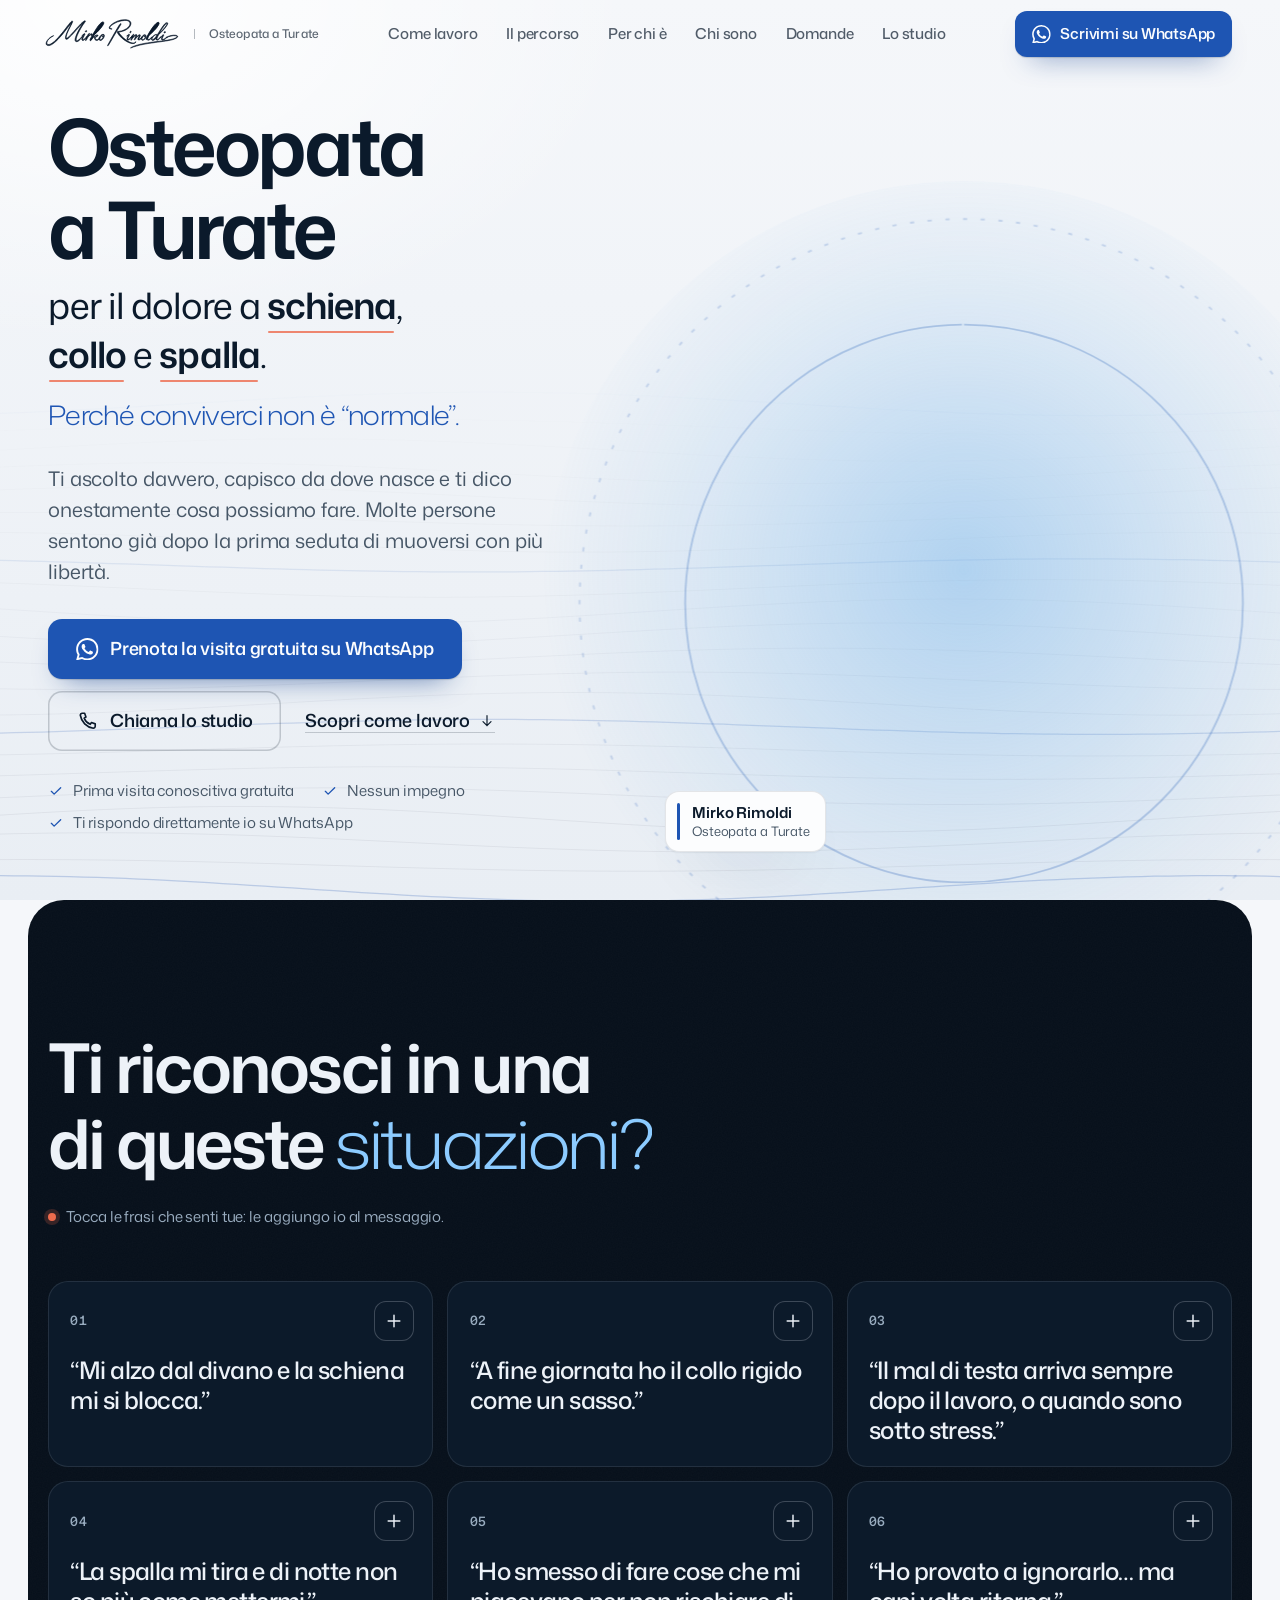
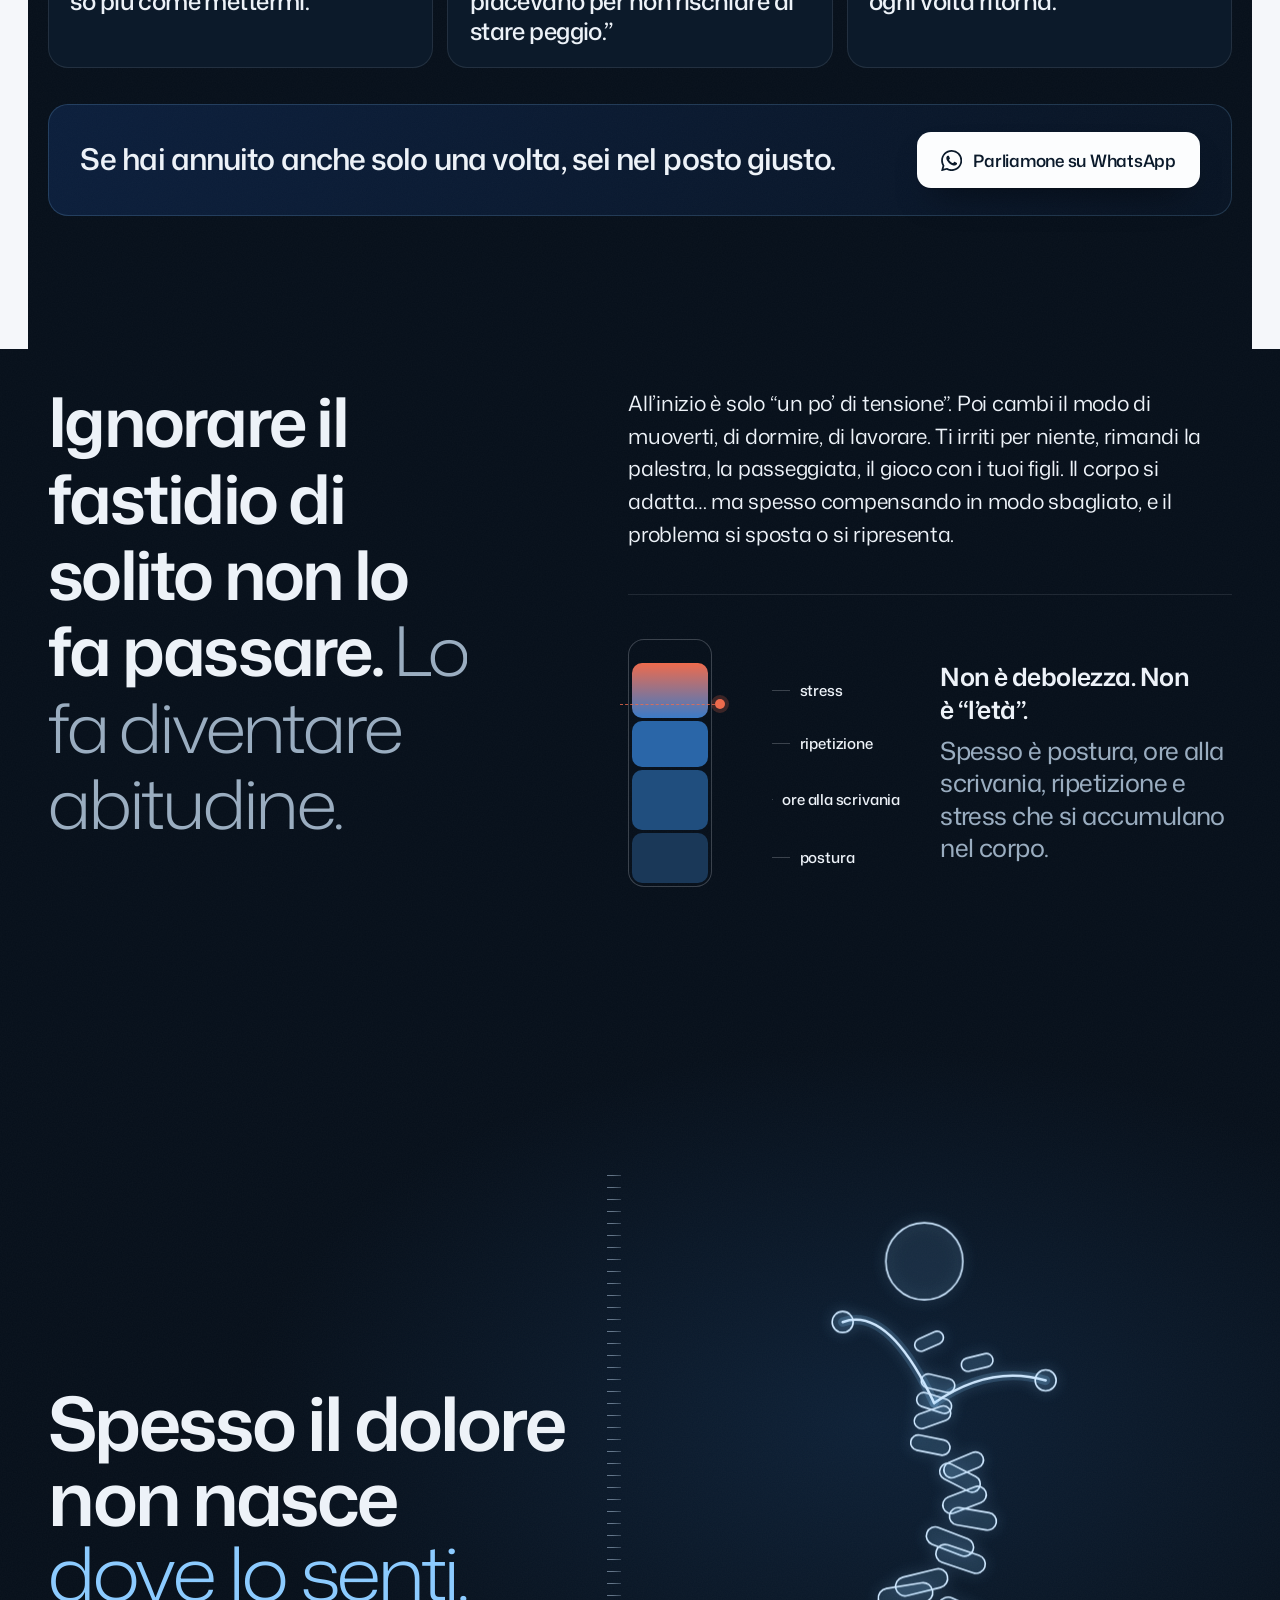
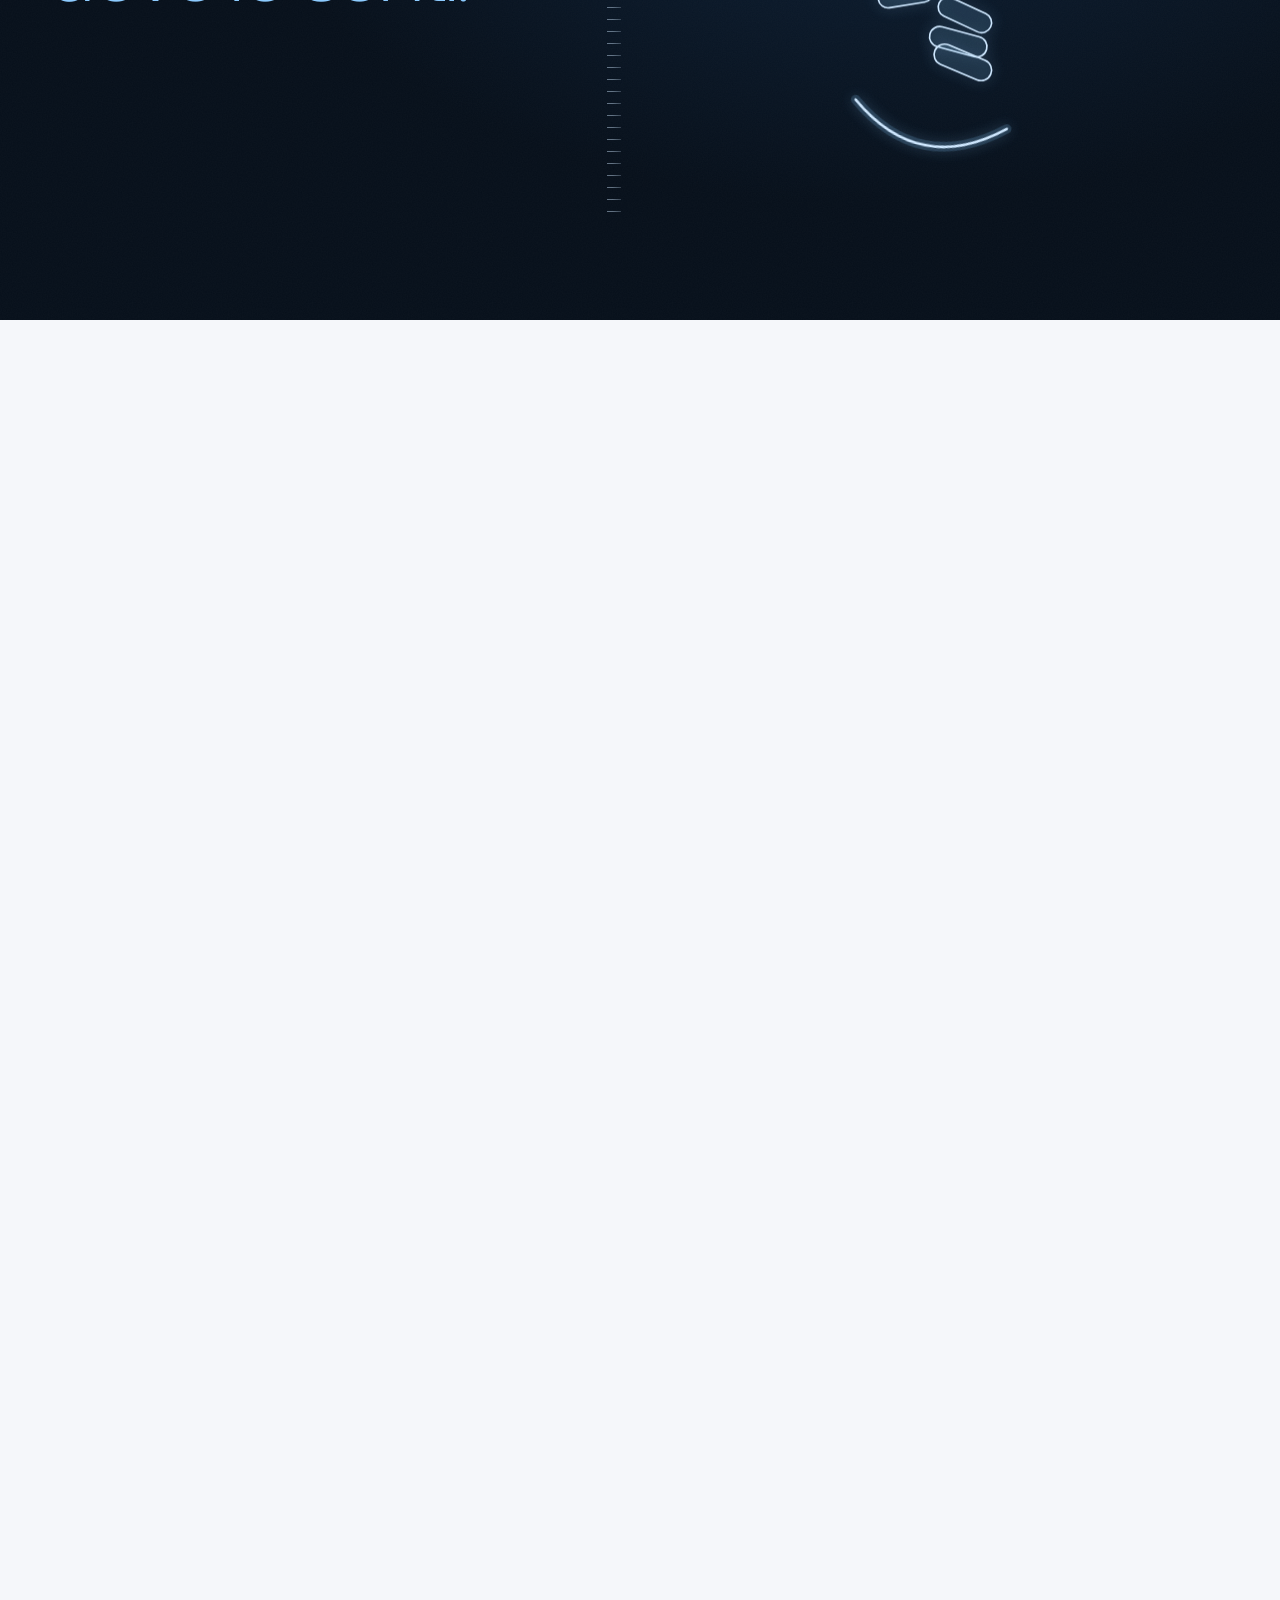
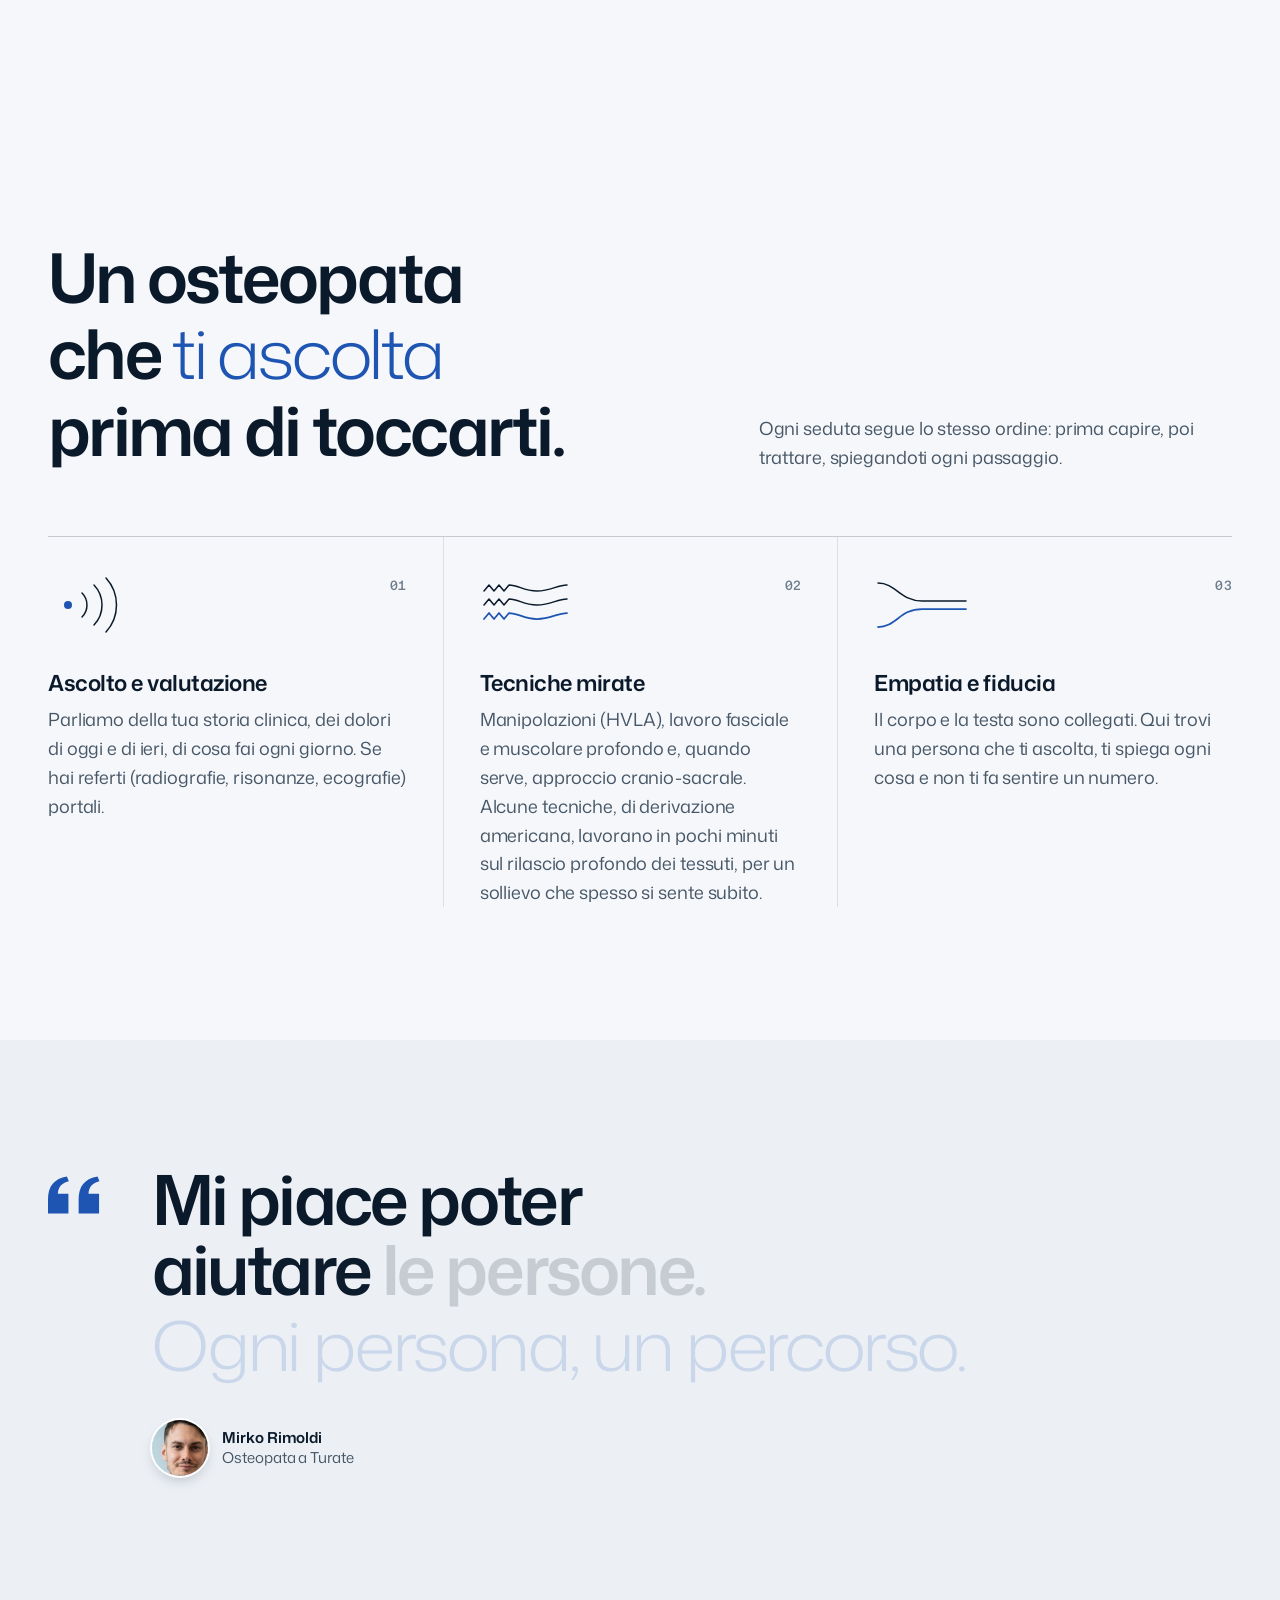
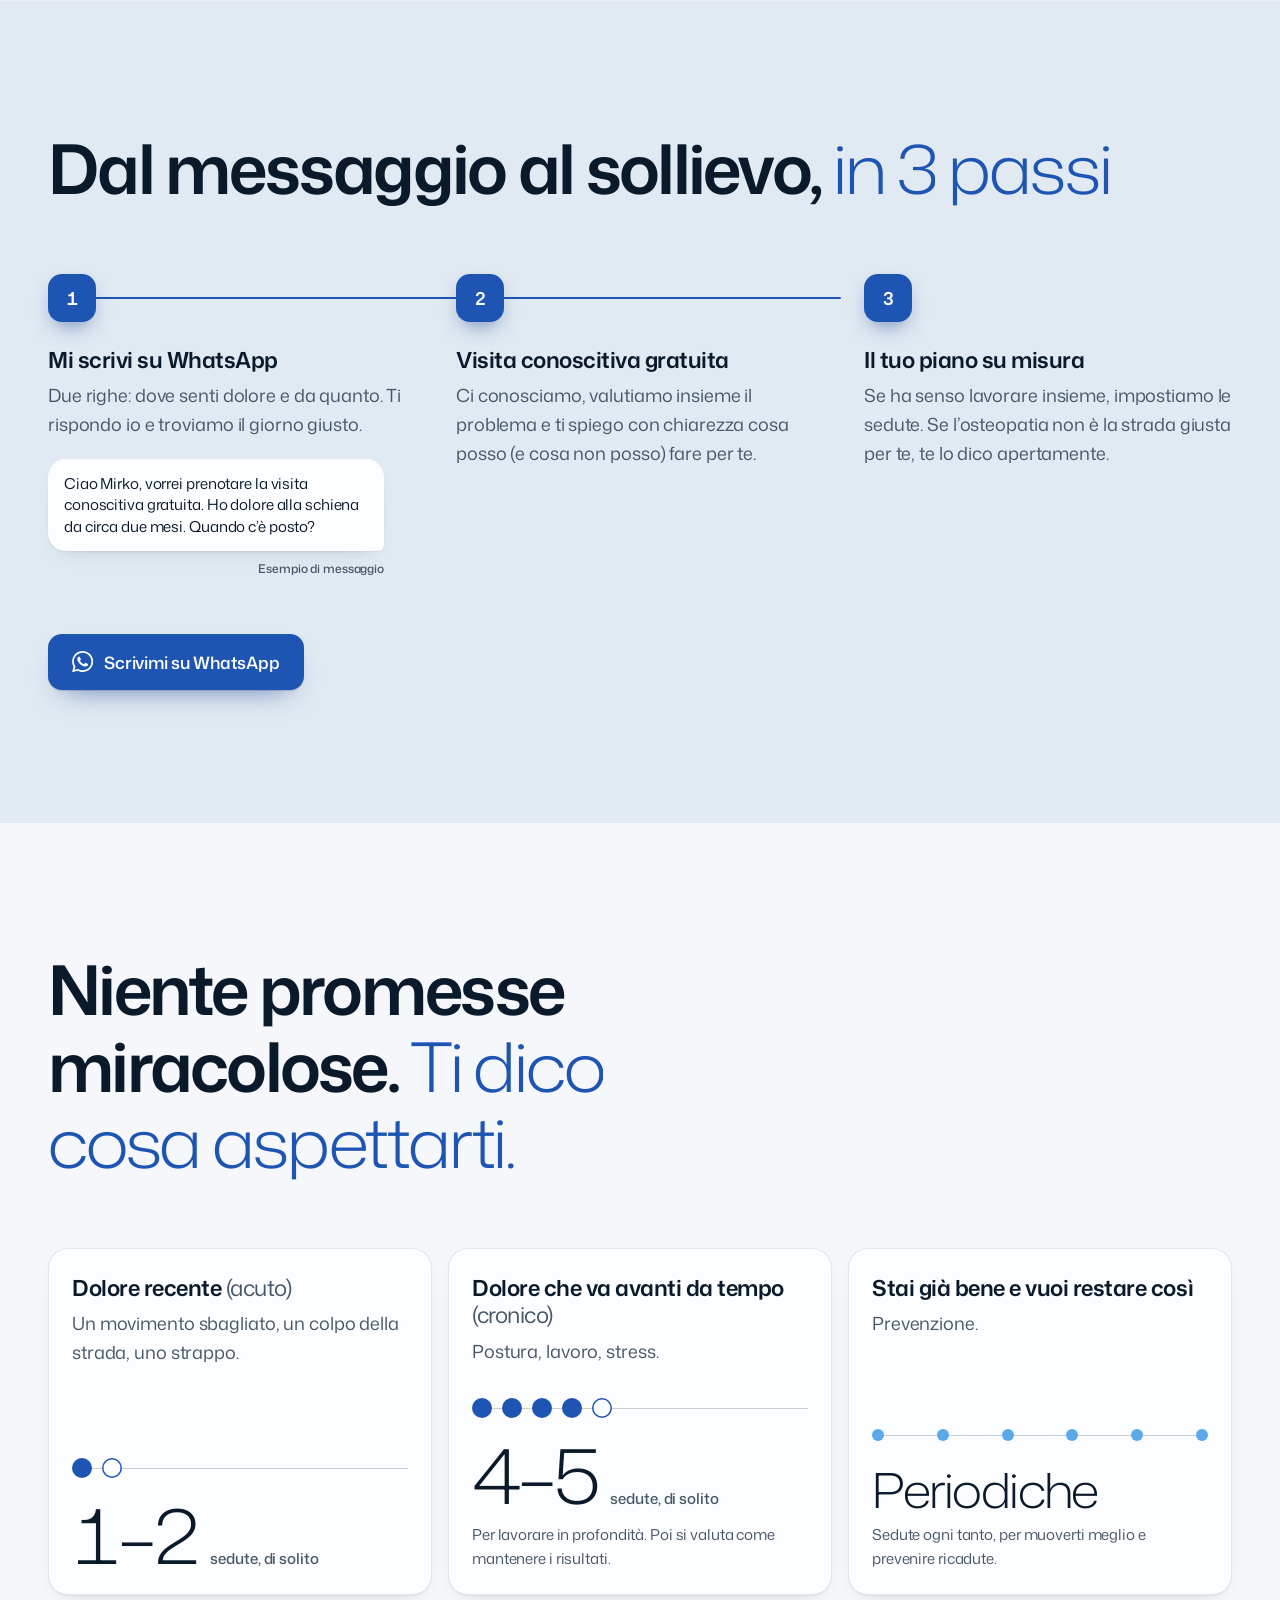
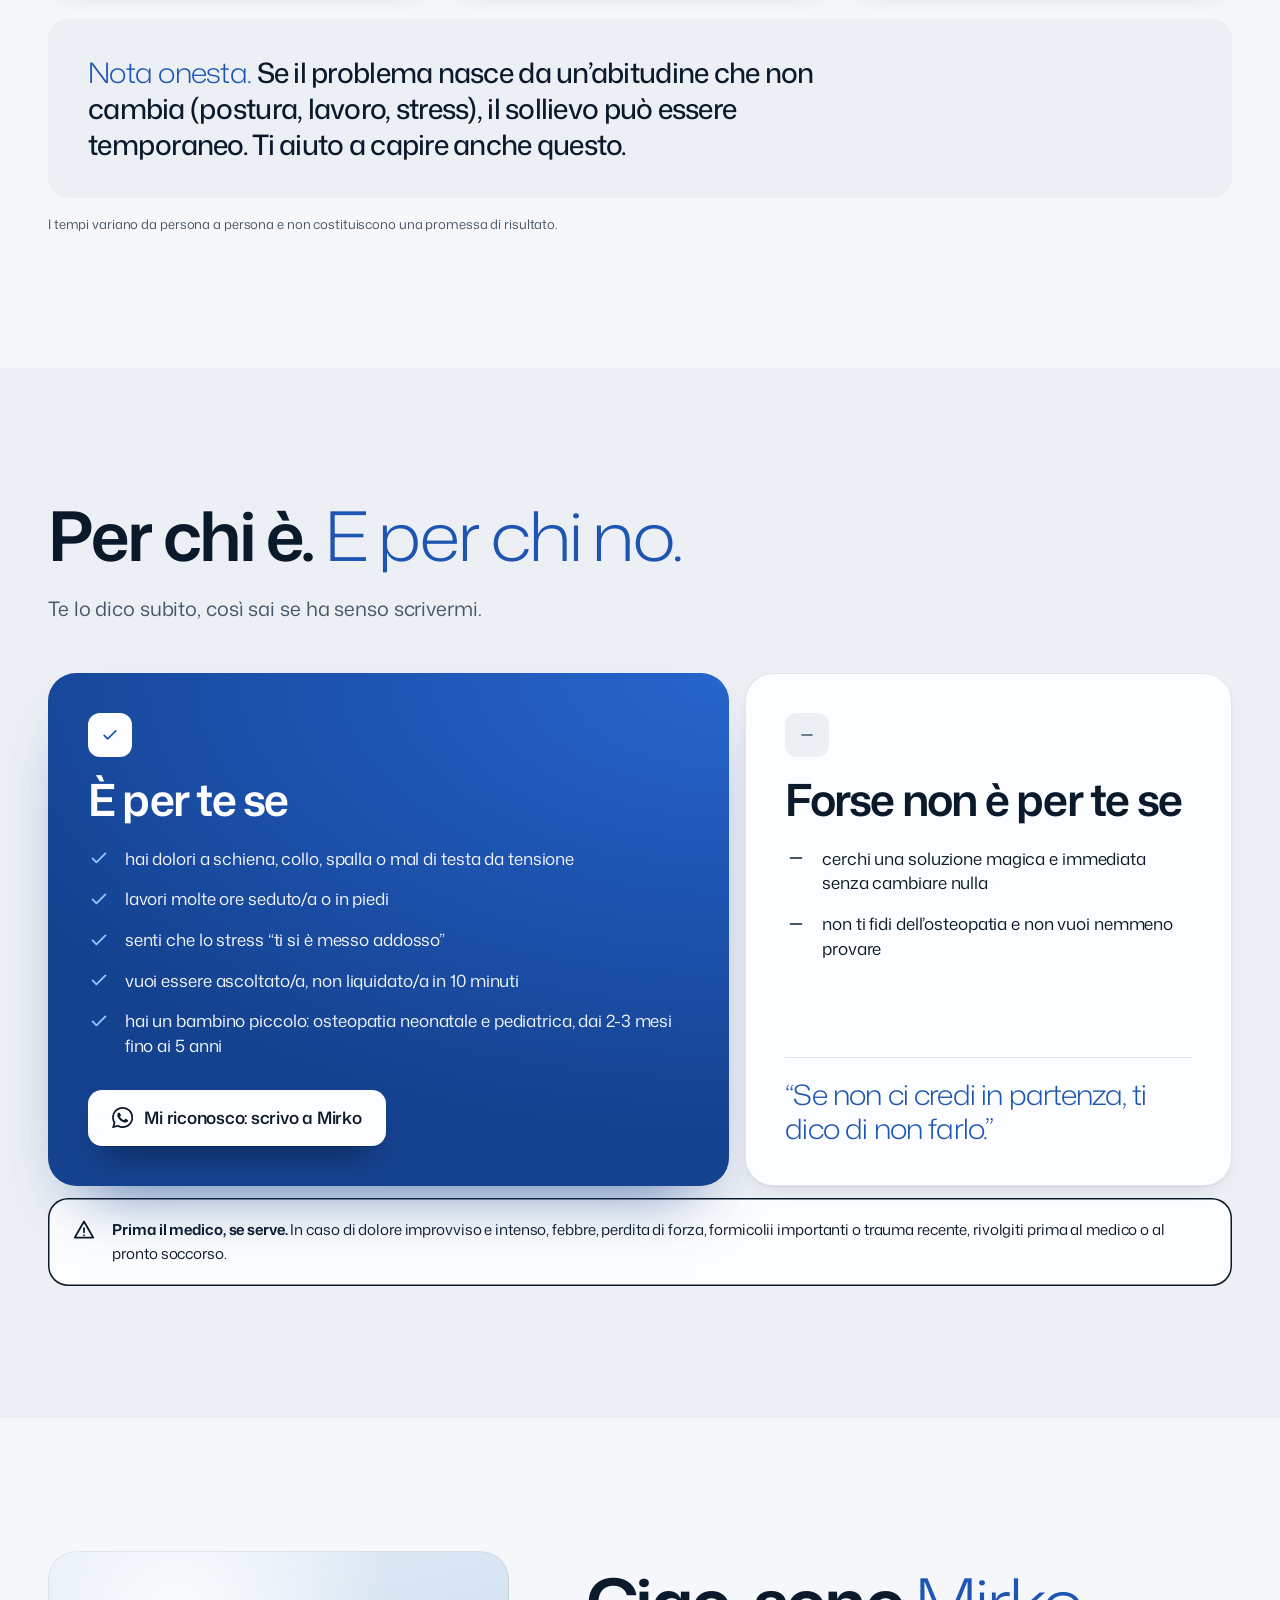
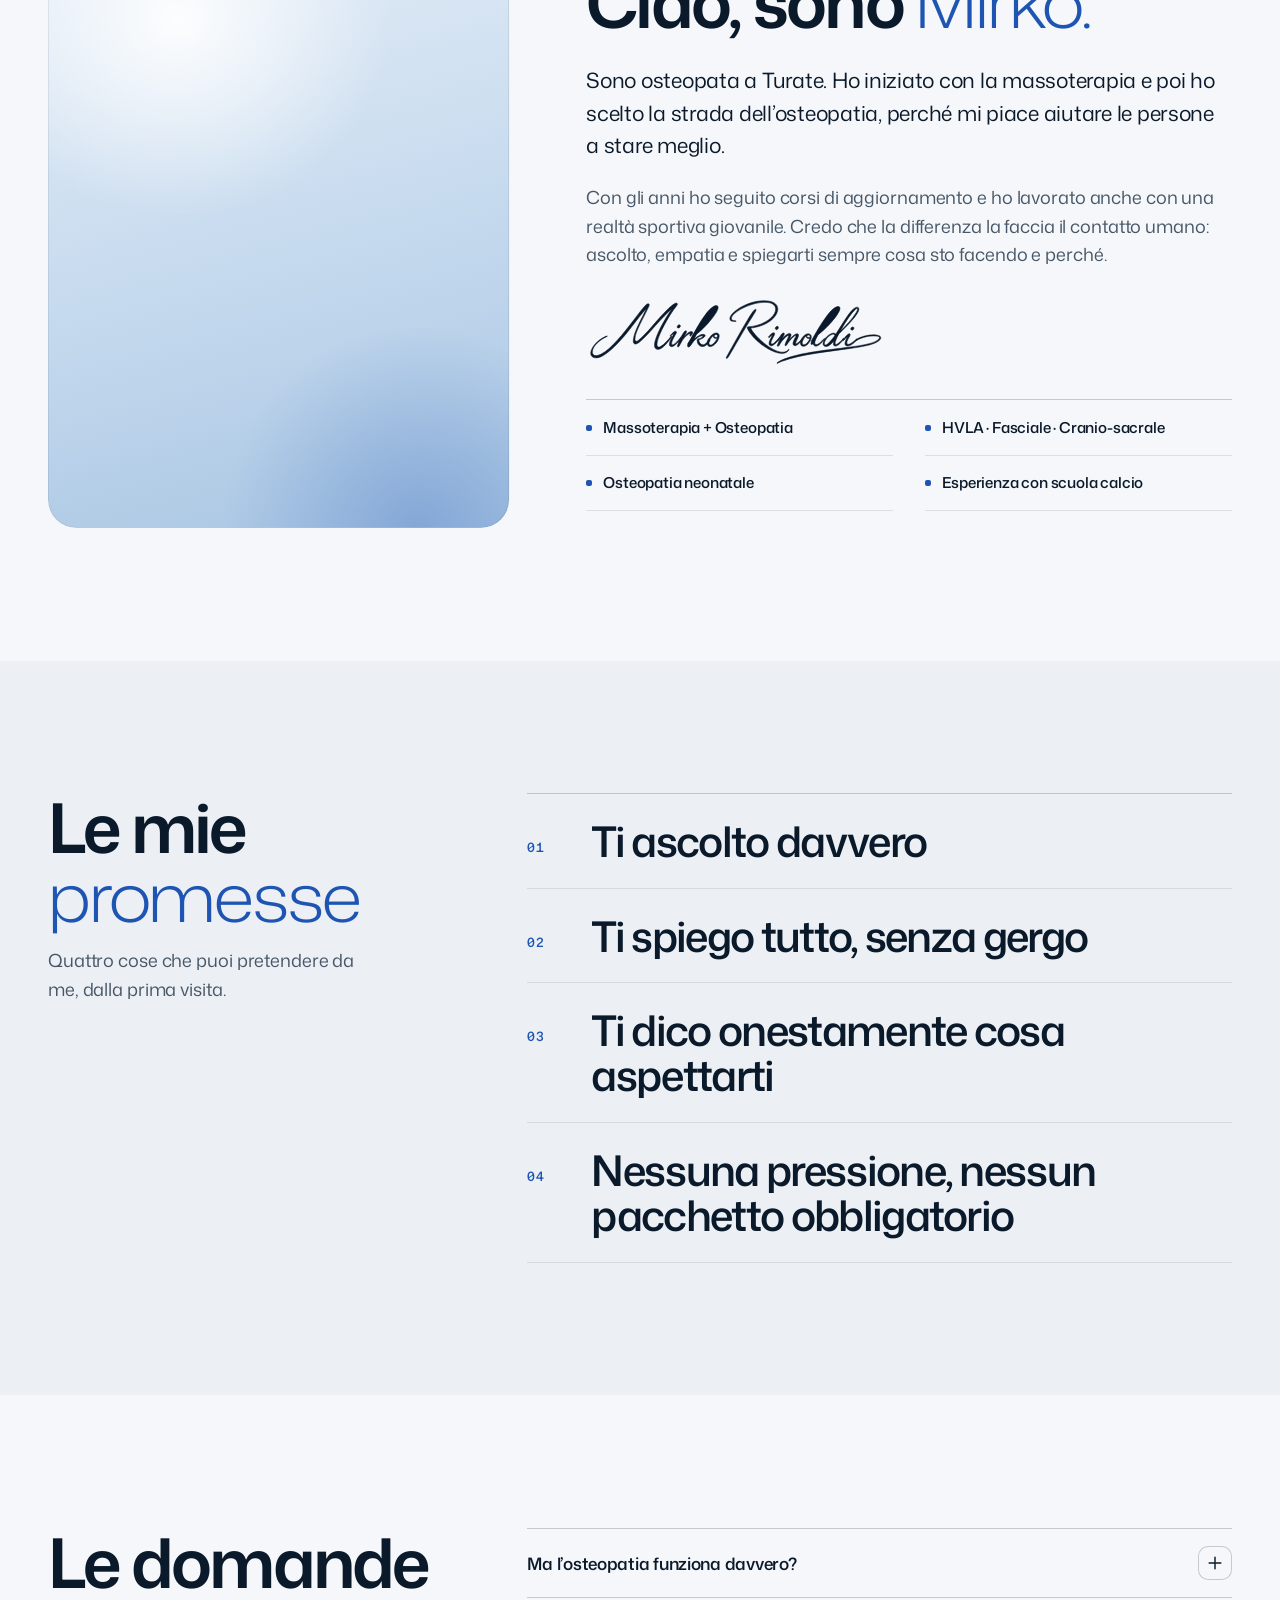
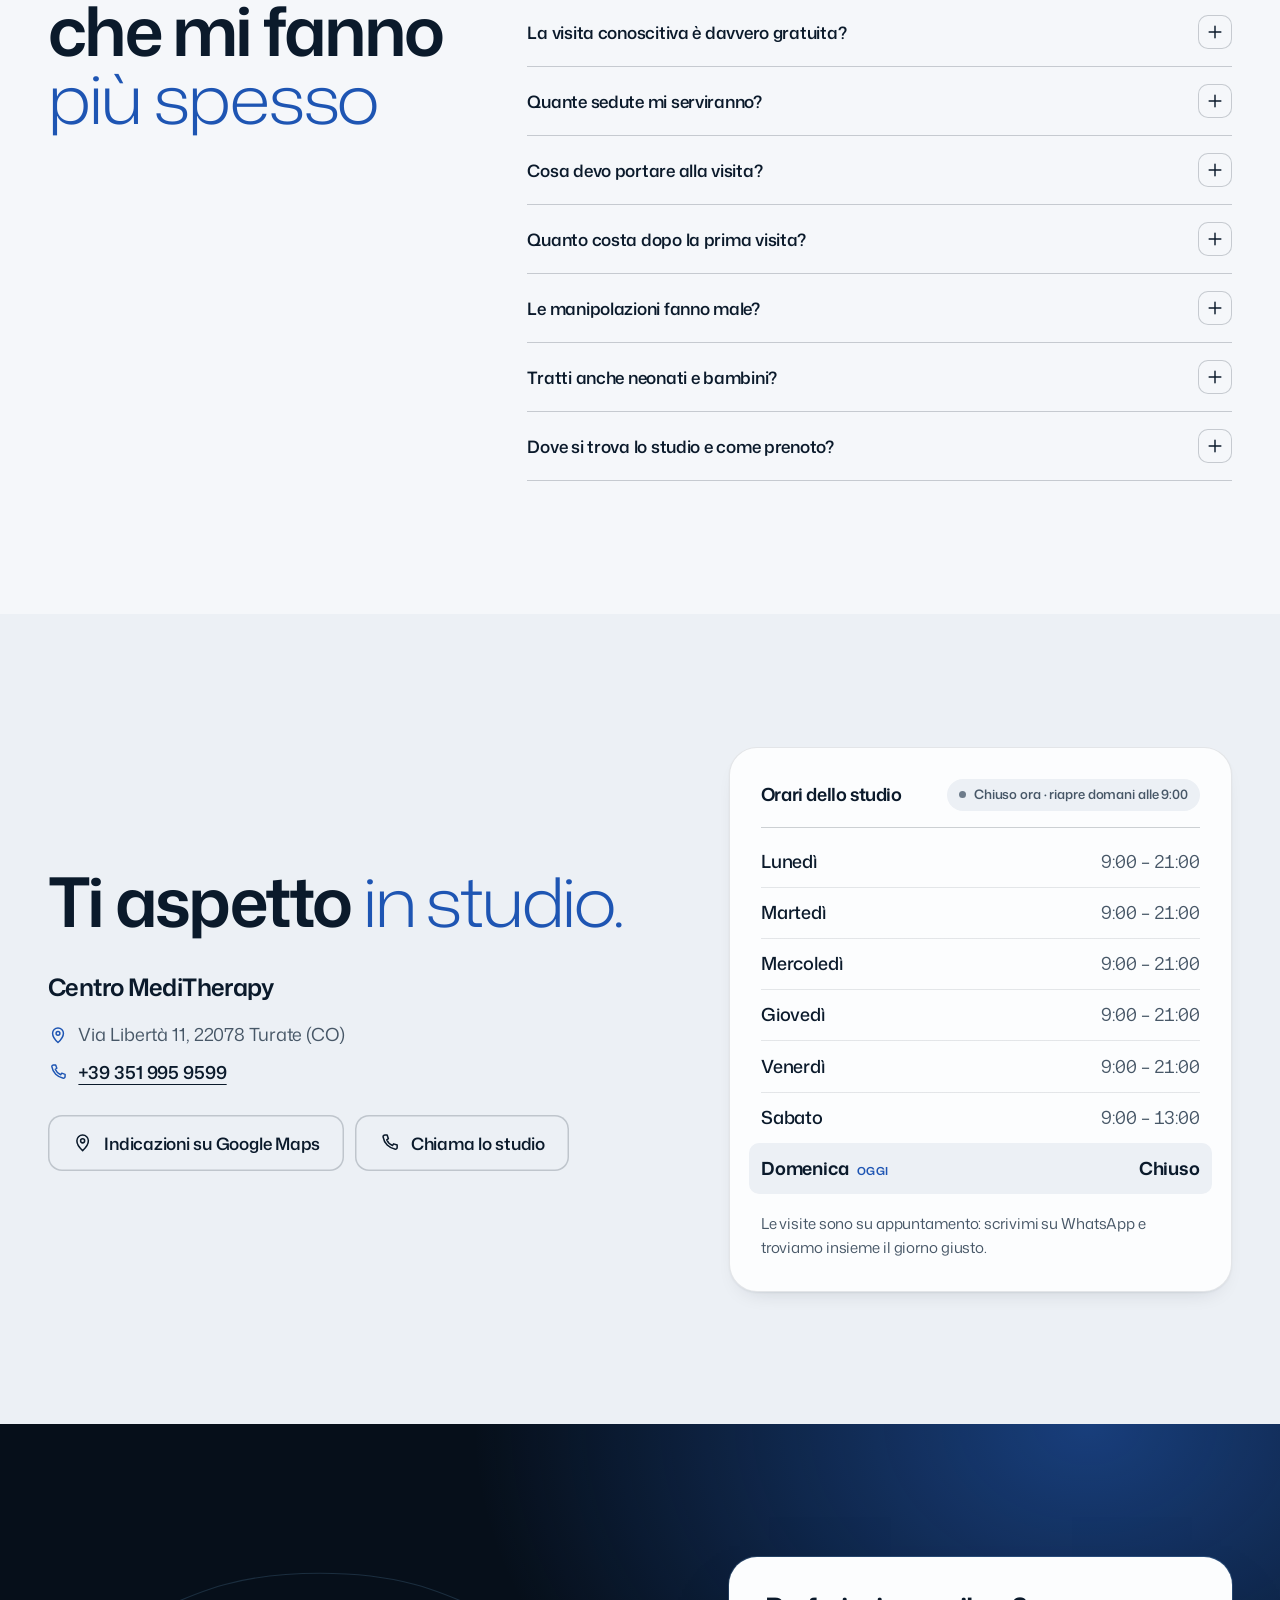
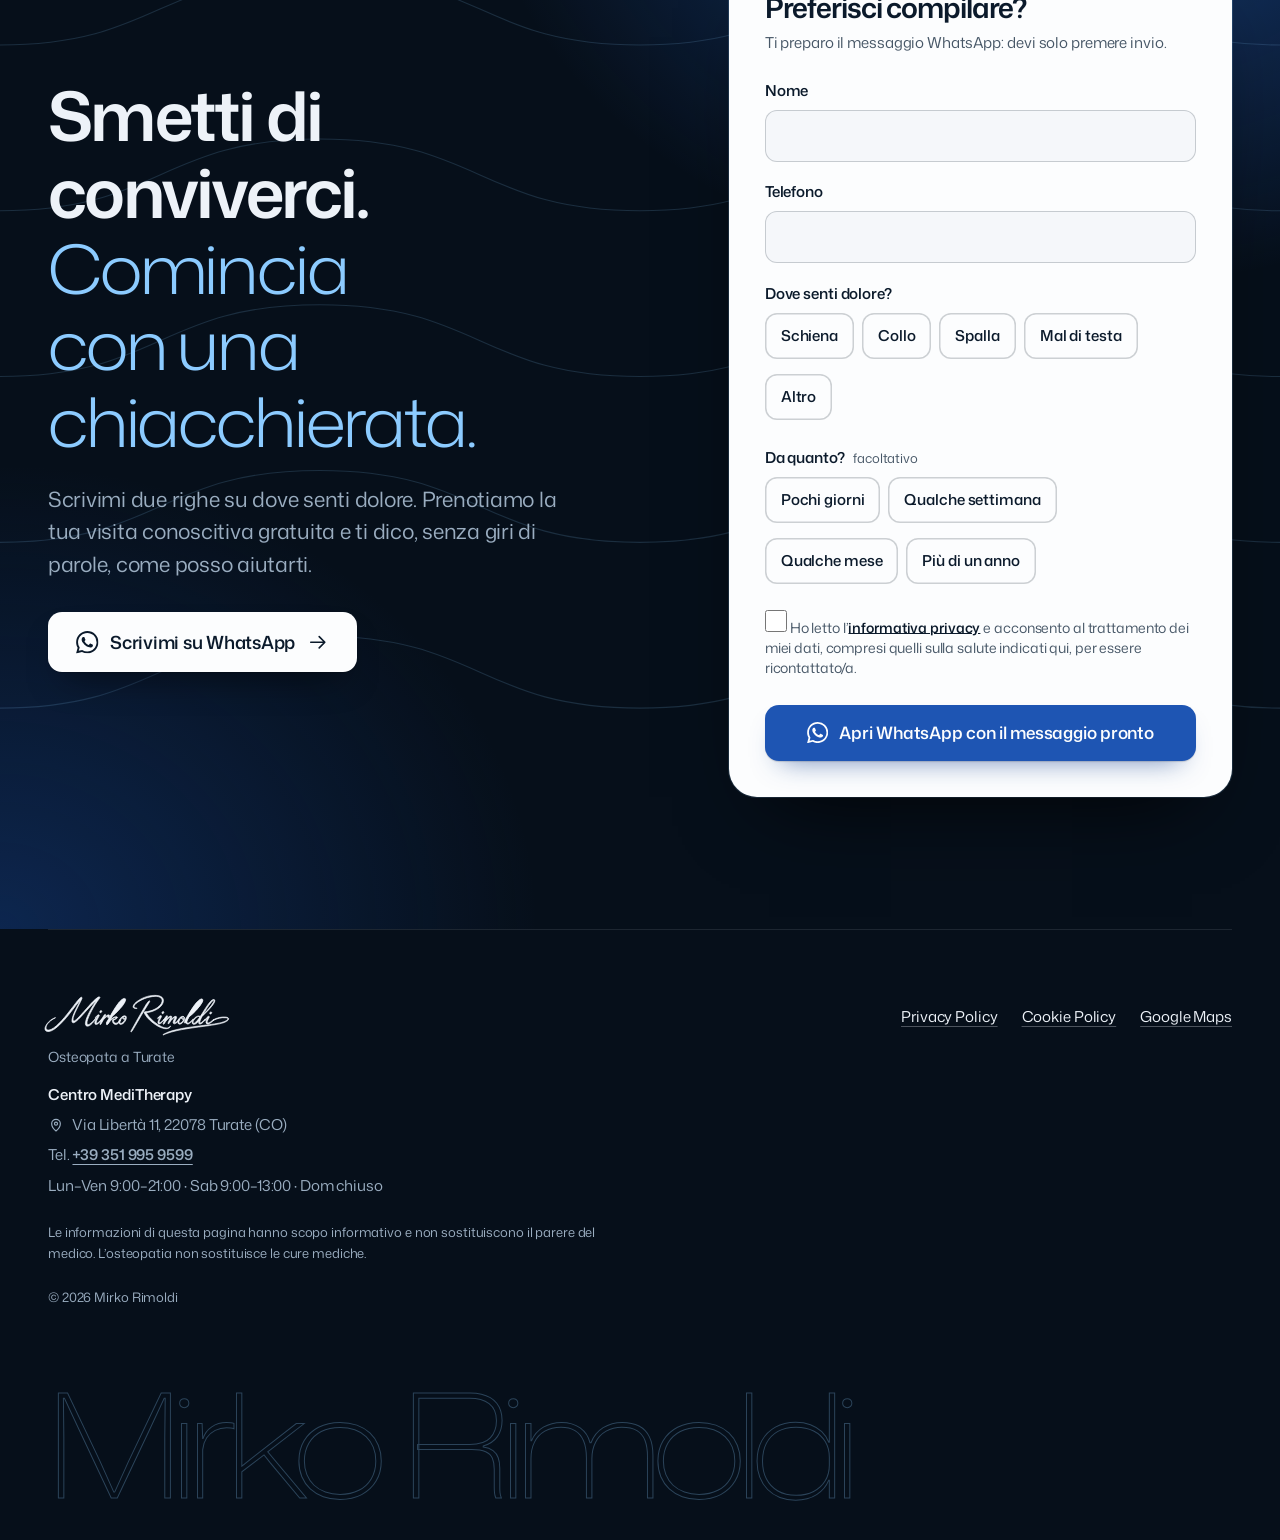
==== commit 12342fb1: "Orari e contatti dello studio (Centro MediTherapy) - config.js: telefono, nome studio, indirizzo, li" ====
--- a/public/index.html
+++ b/public/index.html
@@ -53,6 +53,7 @@
   <symbol id="i-down" viewBox="0 0 24 24"><path fill="none" stroke="currentColor" stroke-width="1.75" stroke-linecap="round" stroke-linejoin="round" d="M12 4v15M6 13l6 6 6-6"/></symbol>
   <symbol id="i-alert" viewBox="0 0 24 24"><g fill="none" stroke="currentColor" stroke-width="1.75" stroke-linecap="round" stroke-linejoin="round"><path d="M12 3.5 2.8 19.5h18.4Z"/><path d="M12 10v4.2"/><path d="M12 17.2v.1"/></g></symbol>
   <symbol id="i-pin" viewBox="0 0 24 24"><g fill="none" stroke="currentColor" stroke-width="1.75" stroke-linecap="round" stroke-linejoin="round"><path d="M12 21s-6.5-5.6-6.5-11a6.5 6.5 0 0 1 13 0c0 5.4-6.5 11-6.5 11Z"/><circle cx="12" cy="10" r="2.3"/></g></symbol>
+  <symbol id="i-phone" viewBox="0 0 24 24"><path fill="none" stroke="currentColor" stroke-width="1.75" stroke-linecap="round" stroke-linejoin="round" d="M6.6 3.5h2.6l1.4 4-1.9 1.3a12 12 0 0 0 6.5 6.5l1.3-1.9 4 1.4v2.6a2 2 0 0 1-2.1 2A16.6 16.6 0 0 1 4.6 5.6a2 2 0 0 1 2-2.1Z"/></symbol>
   <symbol id="i-sign" viewBox="96 170 1120 262"><path d="M173 318C150 328 123 351 120 371C117 390 132 393 151 384C190 365 235 307 275 255C297 226 318 198 325 196C330 193 334 197 331 204C312 246 280 299 279 324C278 334 282 338 290 333C320 311 363 253 398 219C413 204 429 191 435 193C440 195 436 201 431 207C404 241 367 310 362 338C359 353 363 361 374 355C389 347 403 330 414 316L417 318C401 340 383 362 369 365C350 369 349 351 355 331C366 294 398 239 418 214C382 241 330 311 296 338C279 351 270 347 273 328C276 299 304 250 322 213C291 244 252 307 210 347C183 375 150 401 129 397C108 393 111 373 123 355C135 337 156 322 172 316C176 314 177 316 173 318Z" /><path d="M410 315C418 305 426 297 431 298C437 300 432 307 428 314C421 326 413 342 416 347C421 354 438 335 450 321L453 322C438 342 423 358 413 355C403 352 408 338 414 326L424 307C420 308 415 313 412 317Z" /><path d="M438 277C441 273 446 273 448 276C450 279 446 285 442 286C437 287 435 282 438 277Z" /><path d="M445 328C454 315 462 298 466 297C472 294 473 299 469 306L462 319C473 306 482 298 490 299C500 300 490 315 486 316C482 317 484 310 486 306C476 307 462 322 455 333L444 353C441 359 435 356 438 350L445 328Z" /><path d="M476 344C494 318 512 285 536 248C551 224 571 202 580 206C593 212 562 251 550 265C533 285 518 300 507 309L487 347C484 354 479 357 477 353C475 350 478 345 481 338C499 303 522 262 544 233C554 219 572 202 581 202C604 202 574 243 557 262C540 281 522 299 510 307L498 328C514 315 528 307 537 310C550 315 528 327 517 330C517 341 527 352 538 347C544 345 551 337 556 331L559 332C550 346 539 357 529 355C517 354 511 343 511 331C511 327 515 326 519 326C526 324 534 319 532 315C525 312 507 325 498 335L485 353C480 360 473 357 476 350ZM515 298C539 276 568 243 579 220C584 210 581 208 574 213C555 226 530 271 515 298Z" /><path d="M558 321C566 308 580 301 589 306C599 312 590 334 579 345C570 355 555 360 550 349C545 339 553 324 558 321ZM560 328C554 339 553 348 559 349C568 352 582 335 586 323C575 328 570 321 572 315C568 317 563 323 560 328ZM575 314C572 319 580 324 587 319C589 309 580 307 575 314Z" /><path d="M620 395C646 349 674 296 703 249C713 232 726 214 730 216C734 219 724 232 718 242C683 297 651 355 628 393C624 400 618 402 620 395Z" /><path d="M647 261C624 260 633 239 650 225C678 201 722 184 758 184C800 183 820 201 809 229C798 258 757 281 711 286C718 303 744 330 768 348C799 371 826 382 844 373C847 371 850 368 852 366C854 364 855 366 853 369C837 390 803 379 775 363C748 348 717 320 703 296C698 286 695 282 703 281C746 279 787 256 800 231C813 206 795 188 761 190C721 191 676 210 650 232C637 244 634 256 648 258C654 259 657 259 657 260C657 262 652 262 647 261Z" /><path d="M777 319C787 307 795 301 799 304C803 307 797 316 793 324C788 333 784 343 788 345C793 349 806 335 817 322L820 323C806 343 791 357 783 351C776 347 781 333 787 322L792 312C788 314 783 318 779 322Z" /><path d="M804 283C807 279 813 278 814 282C816 285 812 291 808 292C803 292 801 287 804 283Z" /><path d="M812 332C819 320 825 308 829 306C836 301 839 307 834 315L828 326C840 313 852 303 859 307C865 310 859 322 854 331C868 315 879 305 887 308C895 312 881 332 879 341C877 350 890 342 903 325L906 327C894 343 881 355 873 351C864 347 872 330 879 318C882 311 876 314 871 318C860 327 852 338 846 348C843 353 838 353 839 348C842 338 851 323 853 316C854 310 846 316 841 320C831 329 822 341 817 351C813 357 808 353 811 348L822 323L812 335Z" /><path d="M905 320C913 309 926 304 933 310C943 317 933 338 923 347C914 355 902 357 898 348C894 339 900 326 905 320ZM908 327C902 337 901 346 907 348C916 351 929 335 932 324C924 327 917 323 918 316C914 318 911 322 908 327ZM922 314C917 319 925 324 933 320C934 313 928 310 922 314Z" /><path d="M937 334C953 306 972 272 992 245C1008 223 1027 204 1037 207C1053 213 1026 247 1012 263C993 285 974 302 961 312C951 331 947 344 953 347C960 351 974 338 985 325L988 326C974 345 958 358 949 352C939 346 948 326 953 315C974 274 1009 220 1030 208C1043 201 1048 210 1041 223C1026 254 986 292 963 310L944 344C940 351 933 347 937 341ZM968 301C988 284 1017 254 1032 231C1041 217 1042 209 1033 215C1015 227 987 268 968 301Z" /><path d="M1027 316C1024 305 1014 308 1005 315C993 324 983 340 987 347C992 356 1012 333 1025 314C1049 279 1070 239 1091 218C1100 209 1110 205 1114 211C1121 223 1088 259 1073 275L1040 308C1033 321 1023 341 1027 346C1032 351 1047 336 1057 324L1060 326C1046 344 1032 357 1023 352C1018 350 1019 342 1022 334C1010 348 994 361 984 352C974 341 992 317 1006 310C1017 303 1028 303 1030 312ZM1046 297C1065 279 1092 250 1105 228C1115 211 1109 209 1098 220C1081 237 1060 271 1046 297Z" /><path d="M1055 330C1065 318 1074 306 1080 307C1085 308 1081 316 1077 322C1071 332 1067 343 1072 346C1080 351 1098 333 1108 326L1110 329C1095 343 1079 357 1068 352C1058 348 1065 331 1072 319C1066 323 1062 328 1057 333Z" /><path d="M1086 285C1089 281 1095 281 1096 284C1098 288 1094 293 1090 294C1085 294 1083 289 1086 285Z" /><path d="M1104 329C1125 316 1158 309 1180 312C1203 315 1200 328 1184 337C1164 350 1122 356 1083 362C999 374 899 384 831 409C822 412 816 415 812 417C807 419 808 416 813 413C871 379 992 369 1082 357C1123 351 1163 345 1182 333C1195 325 1196 317 1179 316C1156 313 1126 320 1106 332Z" /></symbol>
 </svg>
 
@@ -71,6 +72,7 @@
         <li><a class="nav__link" href="#per-chi" data-nav>Per chi è</a></li>
         <li><a class="nav__link" href="#chi-sono" data-nav>Chi sono</a></li>
         <li><a class="nav__link" href="#faq" data-nav>Domande</a></li>
+        <li><a class="nav__link" href="#studio" data-nav>Lo studio</a></li>
       </ul>
     </nav>
     <div class="site-header__actions">
@@ -96,6 +98,7 @@
       <li><a href="#per-chi">Per chi è <svg class="icon" aria-hidden="true"><use href="#i-arrow"/></svg></a></li>
       <li><a href="#chi-sono">Chi sono <svg class="icon" aria-hidden="true"><use href="#i-arrow"/></svg></a></li>
       <li><a href="#faq">Domande frequenti <svg class="icon" aria-hidden="true"><use href="#i-arrow"/></svg></a></li>
+      <li><a href="#studio">Lo studio e gli orari <svg class="icon" aria-hidden="true"><use href="#i-arrow"/></svg></a></li>
     </ul>
     <div class="menu__foot">
       <a class="btn btn--primary btn--lg btn--block" href="https://wa.me/" data-wa data-cta="menu" target="_blank" rel="noopener">
@@ -179,7 +182,7 @@
             <svg class="icon" aria-hidden="true"><use href="#i-wa"/></svg>
             <span class="btn__label">Prenota la visita gratuita<span class="sm-sr"> su WhatsApp</span></span>
           </a>
-          <a class="btn btn--ghost btn--lg" href="#" data-if="phone" data-href-tel="phone" data-call data-cta="hero-call">Chiamami</a>
+          <a class="btn btn--ghost btn--lg" href="#" data-if="phone" data-href-tel="phone" data-call data-cta="hero-call"><svg class="icon" aria-hidden="true"><use href="#i-phone"/></svg><span class="btn__label">Chiama lo studio</span></a>
           <a class="link-quiet" href="#come-lavoro">Scopri come lavoro <svg class="icon icon--sm" aria-hidden="true"><use href="#i-down"/></svg></a>
         </div>
 
@@ -599,10 +602,34 @@
         <details class="qa">
           <summary><span>Dove si trova lo studio e come prenoto?</span><svg class="icon" aria-hidden="true"><use href="#i-plus"/></svg></summary>
           <div class="qa__a">
-            <p>Lo studio è a Turate<span data-if="address">, in <span data-fill="address"></span></span>. Prenoti scrivendomi su WhatsApp: ti rispondo io.</p>
+            <p>Ricevo a Turate<span data-if="studioName">, al <span data-fill="studioName"></span></span><span data-if="address"> (<span data-fill="address"></span>)</span>. Prenoti scrivendomi su WhatsApp: ti rispondo io. Orari e indicazioni sono <a class="link-inline" href="#studio">qui sotto</a>.</p>
             <p data-if="mapsUrl"><a class="link-inline" data-href="mapsUrl" href="#" target="_blank" rel="noopener">Apri lo studio su Google Maps</a></p>
           </div>
         </details>
+      </div>
+    </div>
+  </section>
+
+  <!-- LO STUDIO: indirizzo, telefono e orari (da config.js) -->
+  <section class="studio section section--cloud" id="studio" data-theme="light" aria-labelledby="studio-title">
+    <div class="container studio__grid">
+      <div class="studio__info">
+        <h2 class="h2" id="studio-title" data-reveal="mask">Ti aspetto <em>in studio.</em></h2>
+        <p class="studio__name" data-if="studioName" data-fill="studioName"></p>
+        <p class="studio__line" data-if="address"><svg class="icon" aria-hidden="true"><use href="#i-pin"/></svg><span data-fill="address"></span></p>
+        <p class="studio__line" data-if="phone"><svg class="icon" aria-hidden="true"><use href="#i-phone"/></svg><a class="link-inline" href="#" data-href-tel="phone" data-call data-cta="studio-tel"><span data-fill="phone"></span></a></p>
+        <div class="studio__actions">
+          <a class="btn btn--ghost" href="#" data-if="mapsUrl" data-href="mapsUrl" target="_blank" rel="noopener"><svg class="icon" aria-hidden="true"><use href="#i-pin"/></svg><span class="btn__label">Indicazioni su Google Maps</span></a>
+          <a class="btn btn--ghost" href="#" data-if="phone" data-href-tel="phone" data-call data-cta="studio-call"><svg class="icon" aria-hidden="true"><use href="#i-phone"/></svg><span class="btn__label">Chiama lo studio</span></a>
+        </div>
+      </div>
+      <div class="hours" data-if="hours" data-reveal>
+        <div class="hours__head">
+          <h3 class="hours__title">Orari dello studio</h3>
+          <p class="hours__status" data-hours-status aria-live="polite"></p>
+        </div>
+        <ul class="hours__list" role="list" data-hours></ul>
+        <p class="hours__note">Le visite sono su appuntamento: scrivimi su WhatsApp e troviamo insieme il giorno giusto.</p>
       </div>
     </div>
   </section>
@@ -683,8 +710,10 @@
   <div class="container footer__grid">
     <div class="footer__id">
       <p class="footer__name"><svg class="footer__sign" viewBox="0 0 1120 262" role="img" aria-label="Mirko Rimoldi" focusable="false"><use href="#i-sign"/></svg><span>Osteopata a Turate</span></p>
+      <p data-if="studioName" data-fill="studioName" class="footer__studio"></p>
       <p class="footer__addr"><svg class="icon icon--sm" aria-hidden="true"><use href="#i-pin"/></svg><span><span data-if="address"><span data-fill="address"></span></span><span data-unless="address">Turate (CO)</span></span></p>
-      <p data-if="phone">Tel. <a class="link-inline" data-href-tel="phone" href="#"><span data-fill="phone"></span></a></p>
+      <p data-if="phone">Tel. <a class="link-inline" data-href-tel="phone" data-call data-cta="footer" href="#"><span data-fill="phone"></span></a></p>
+      <p data-if="hours" data-hours-short></p>
       <p data-if="vat">P.IVA <span data-fill="vat"></span></p>
       <p data-if="registration" data-fill="registration"></p>
     </div>
--- a/public/assets/css/styles.css
+++ b/public/assets/css/styles.css
@@ -1655,6 +1655,101 @@
   .faq__grid .h2 { position: sticky; top: calc(var(--header-h) + 2rem); }
 }
 
+/* ---------- Lo studio: indirizzo, telefono, orari ---------- */
+.studio__grid { display: grid; gap: 2.5rem; align-items: start; }
+.studio__name {
+  margin: 1.5rem 0 .9rem;
+  font-size: clamp(1.25rem, 1.15rem + .5vw, 1.5rem);
+  font-weight: 620;
+  letter-spacing: -.026em;
+}
+.studio__line {
+  display: flex;
+  align-items: center;
+  gap: .65rem;
+  margin: 0 0 .55rem;
+  color: var(--ink-2);
+}
+.studio__line .icon { color: var(--cobalt); }
+.studio__line a { color: var(--ink); }
+.studio__actions { display: flex; flex-wrap: wrap; gap: .65rem; margin-top: 1.75rem; }
+.hours {
+  padding: 1.5rem;
+  border-radius: var(--r-xl);
+  background: var(--white);
+  box-shadow: inset 0 0 0 1px var(--line), var(--shadow-1);
+}
+.hours__head {
+  display: flex;
+  flex-wrap: wrap;
+  align-items: center;
+  justify-content: space-between;
+  gap: .5rem 1rem;
+  padding-bottom: 1rem;
+  border-bottom: 1px solid var(--line-2);
+}
+.hours__title { font-size: 1.125rem; font-weight: 620; letter-spacing: -.022em; }
+.hours__status {
+  display: inline-flex;
+  align-items: center;
+  gap: .5rem;
+  margin: 0;
+  padding: .35rem .75rem;
+  border-radius: 999px;
+  background: var(--cloud);
+  color: var(--ink-2);
+  font-size: .8125rem;
+  font-weight: 560;
+}
+.hours__status:empty { display: none; }
+.hours__status::before {
+  content: "";
+  width: 7px;
+  height: 7px;
+  border-radius: 50%;
+  background: var(--ink-3);
+}
+.hours__status.is-open { background: rgba(30, 85, 179, .1); color: var(--cobalt); }
+.hours__status.is-open::before { background: var(--cobalt); box-shadow: 0 0 0 3px rgba(30, 85, 179, .18); }
+.motion .hours__status.is-open::before { animation: live 2.2s var(--ease-q) infinite; }
+@keyframes live {
+  0%, 100% { box-shadow: 0 0 0 3px rgba(30, 85, 179, .18); }
+  50% { box-shadow: 0 0 0 6px rgba(30, 85, 179, 0); }
+}
+.hours__list { list-style: none; margin: .5rem 0 0; padding: 0; }
+.hours__row {
+  display: flex;
+  align-items: baseline;
+  justify-content: space-between;
+  gap: 1rem;
+  margin: 0 -.75rem;
+  padding: .7rem .75rem;
+  border-radius: 10px;
+  font-variant-numeric: tabular-nums;
+}
+.hours__row + .hours__row { background: linear-gradient(var(--line), var(--line)) 50% 0 / calc(100% - 1.5rem) 1px no-repeat; }
+.hours__day { display: inline-flex; align-items: baseline; gap: .5rem; color: var(--ink); font-weight: 520; }
+.hours__time { color: var(--ink-2); }
+.hours__row.is-closed .hours__time { color: var(--ink-3); }
+.hours__row.is-today { background: var(--cloud); }
+.hours__row.is-today + .hours__row { background: none; }
+.hours__row.is-today .hours__day,
+.hours__row.is-today .hours__time { color: var(--ink); font-weight: 640; }
+.hours__today {
+  font-size: .6875rem;
+  font-weight: 620;
+  letter-spacing: .04em;
+  text-transform: uppercase;
+  color: var(--cobalt);
+}
+.hours__note { margin: 1.1rem 0 0; color: var(--ink-2); font-size: .9375rem; }
+@media (max-width: 599px) { .studio__actions .btn { width: 100%; } }
+@media (min-width: 900px) {
+  .studio__grid { grid-template-columns: minmax(0, 6fr) minmax(0, 5fr); gap: clamp(3rem, 6vw, 6rem); align-items: center; }
+  .hours { padding: 2rem; }
+}
+.footer__studio { color: var(--on-dark); font-weight: 560; }
+
 /* ---------- CTA finale ---------- */
 .final {
   overflow: hidden;
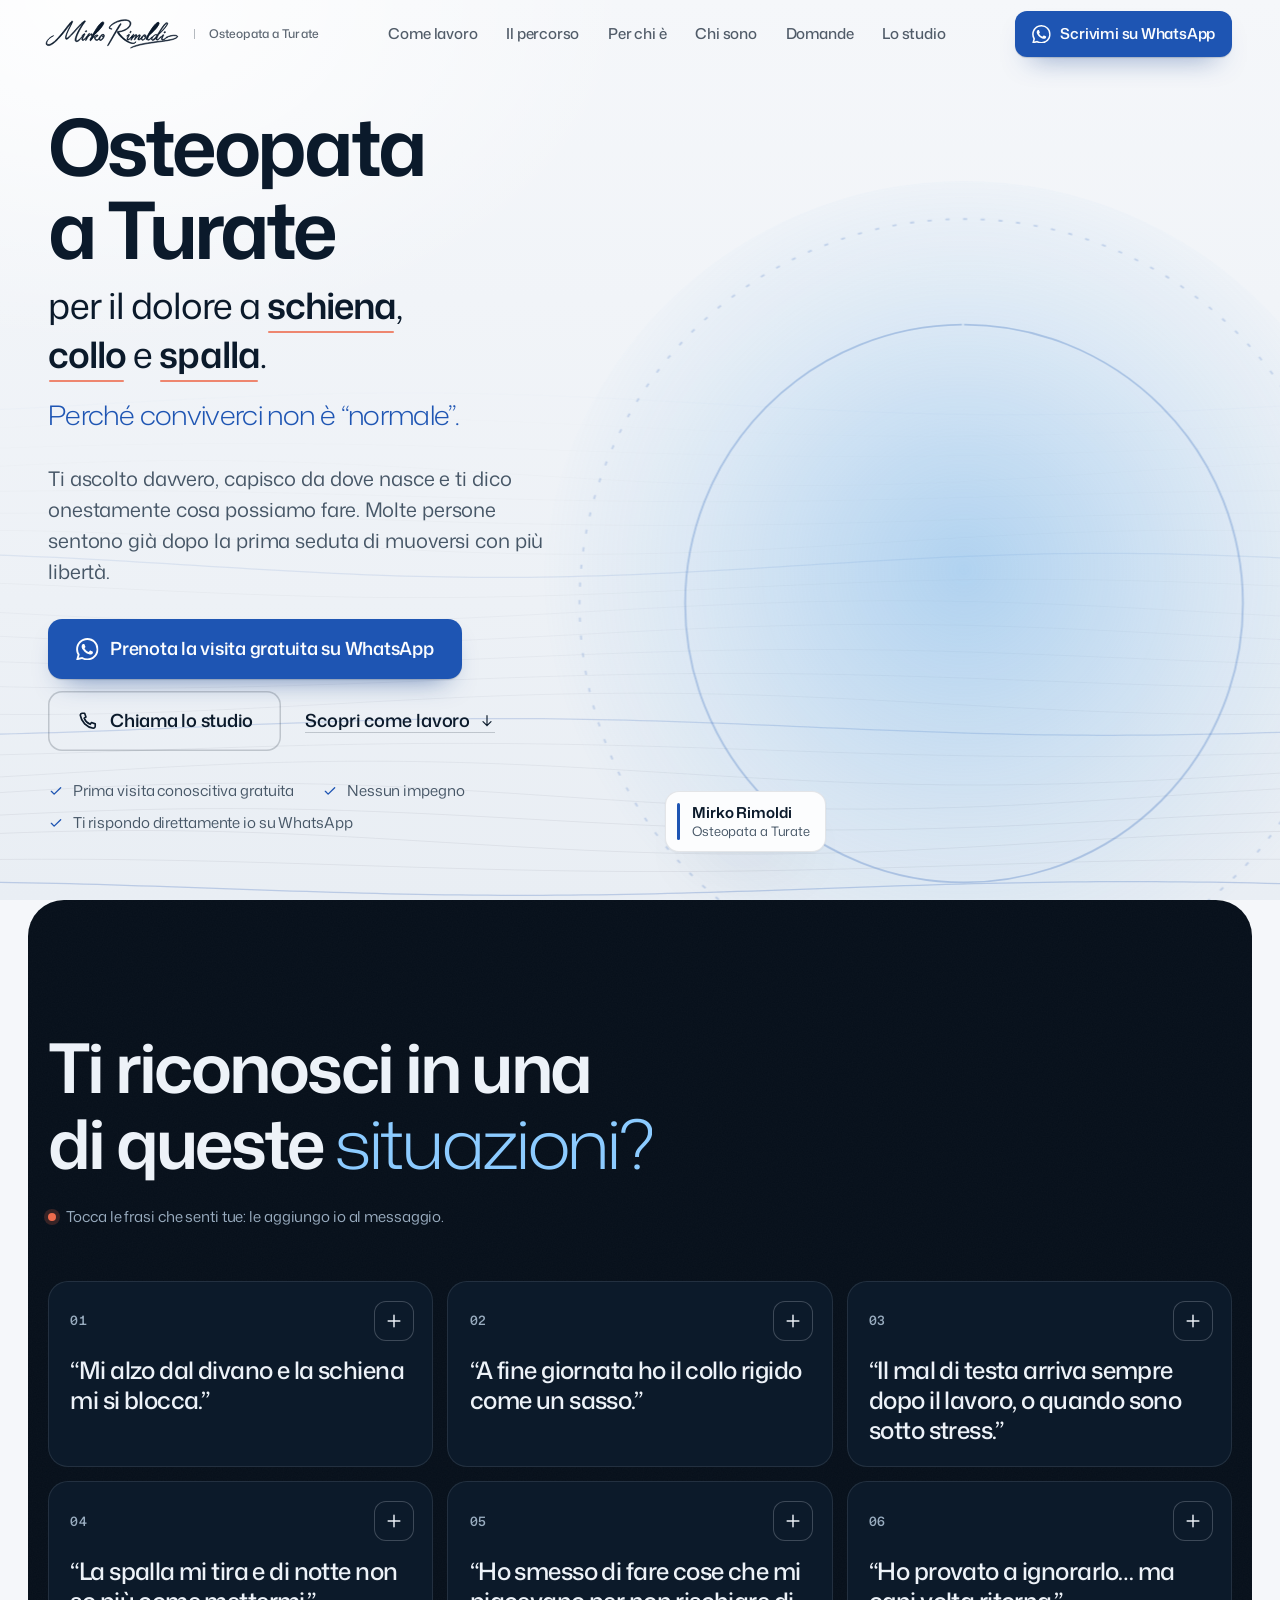
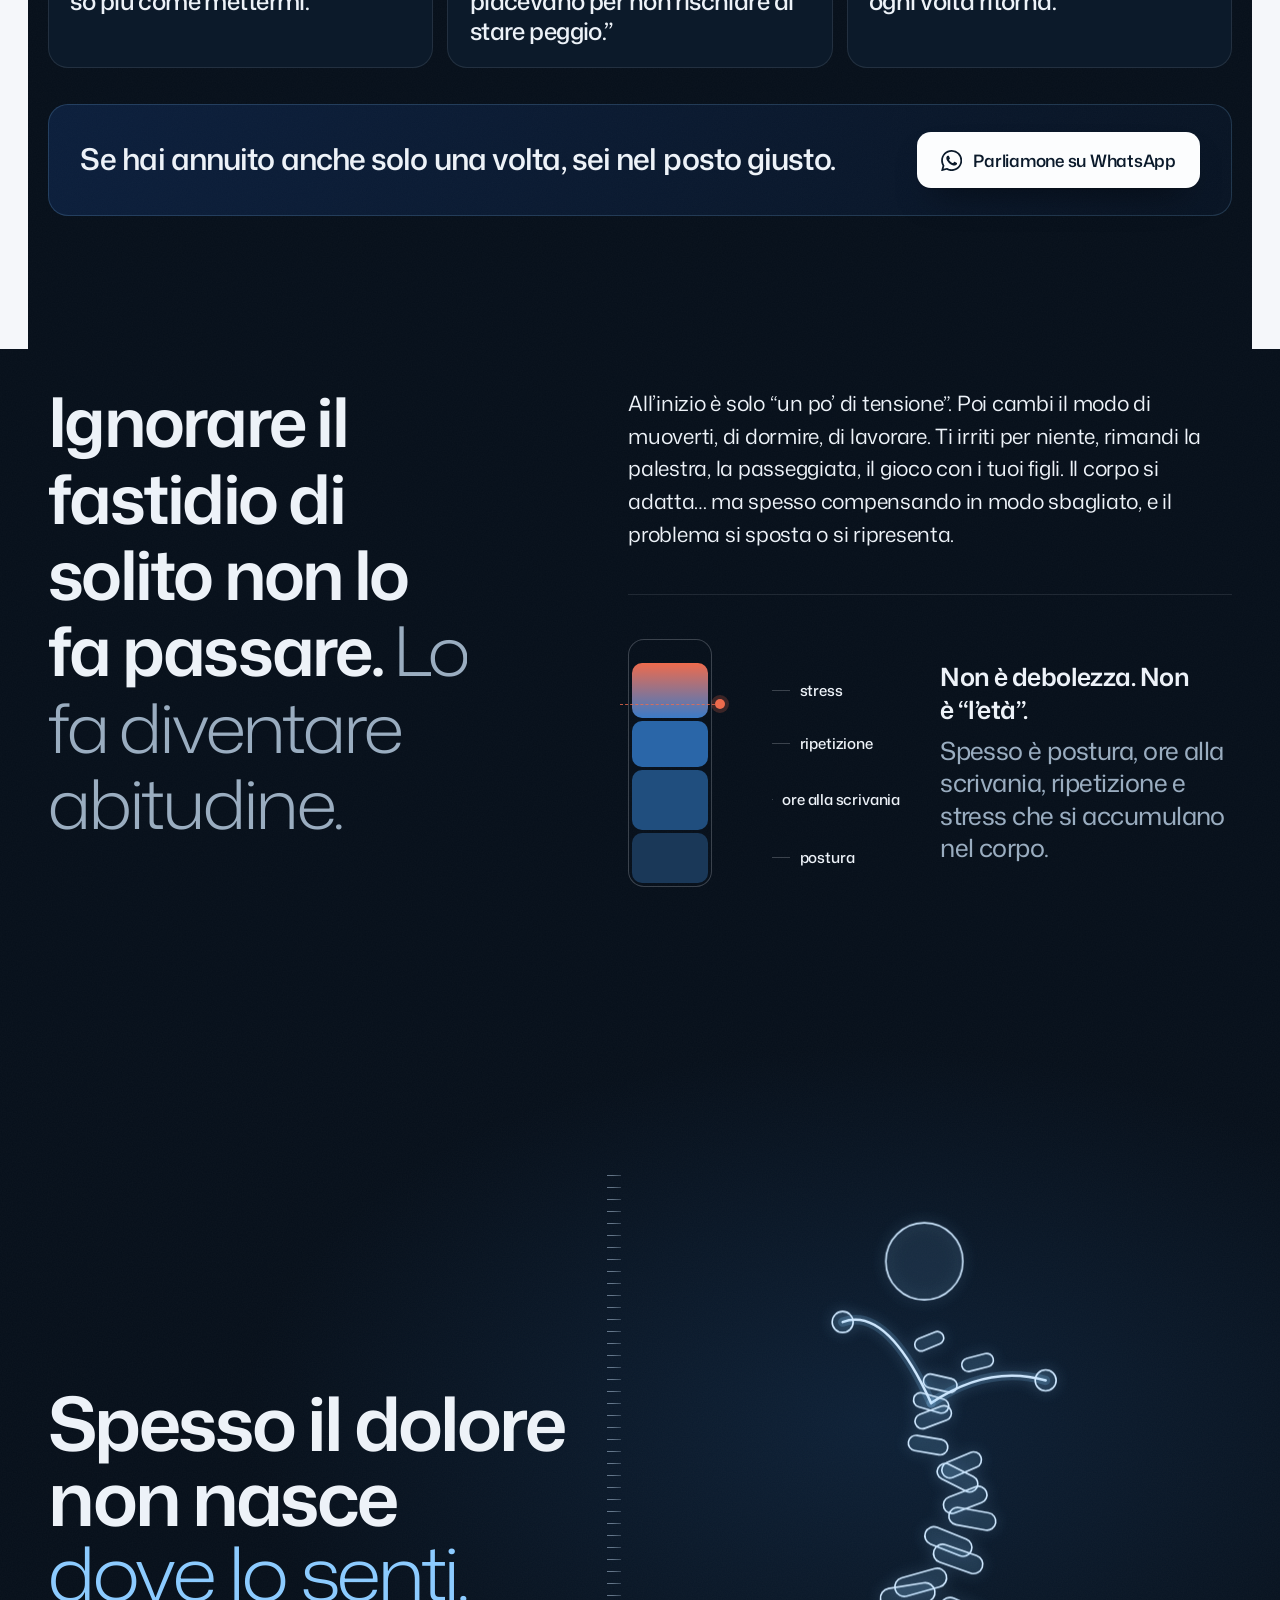
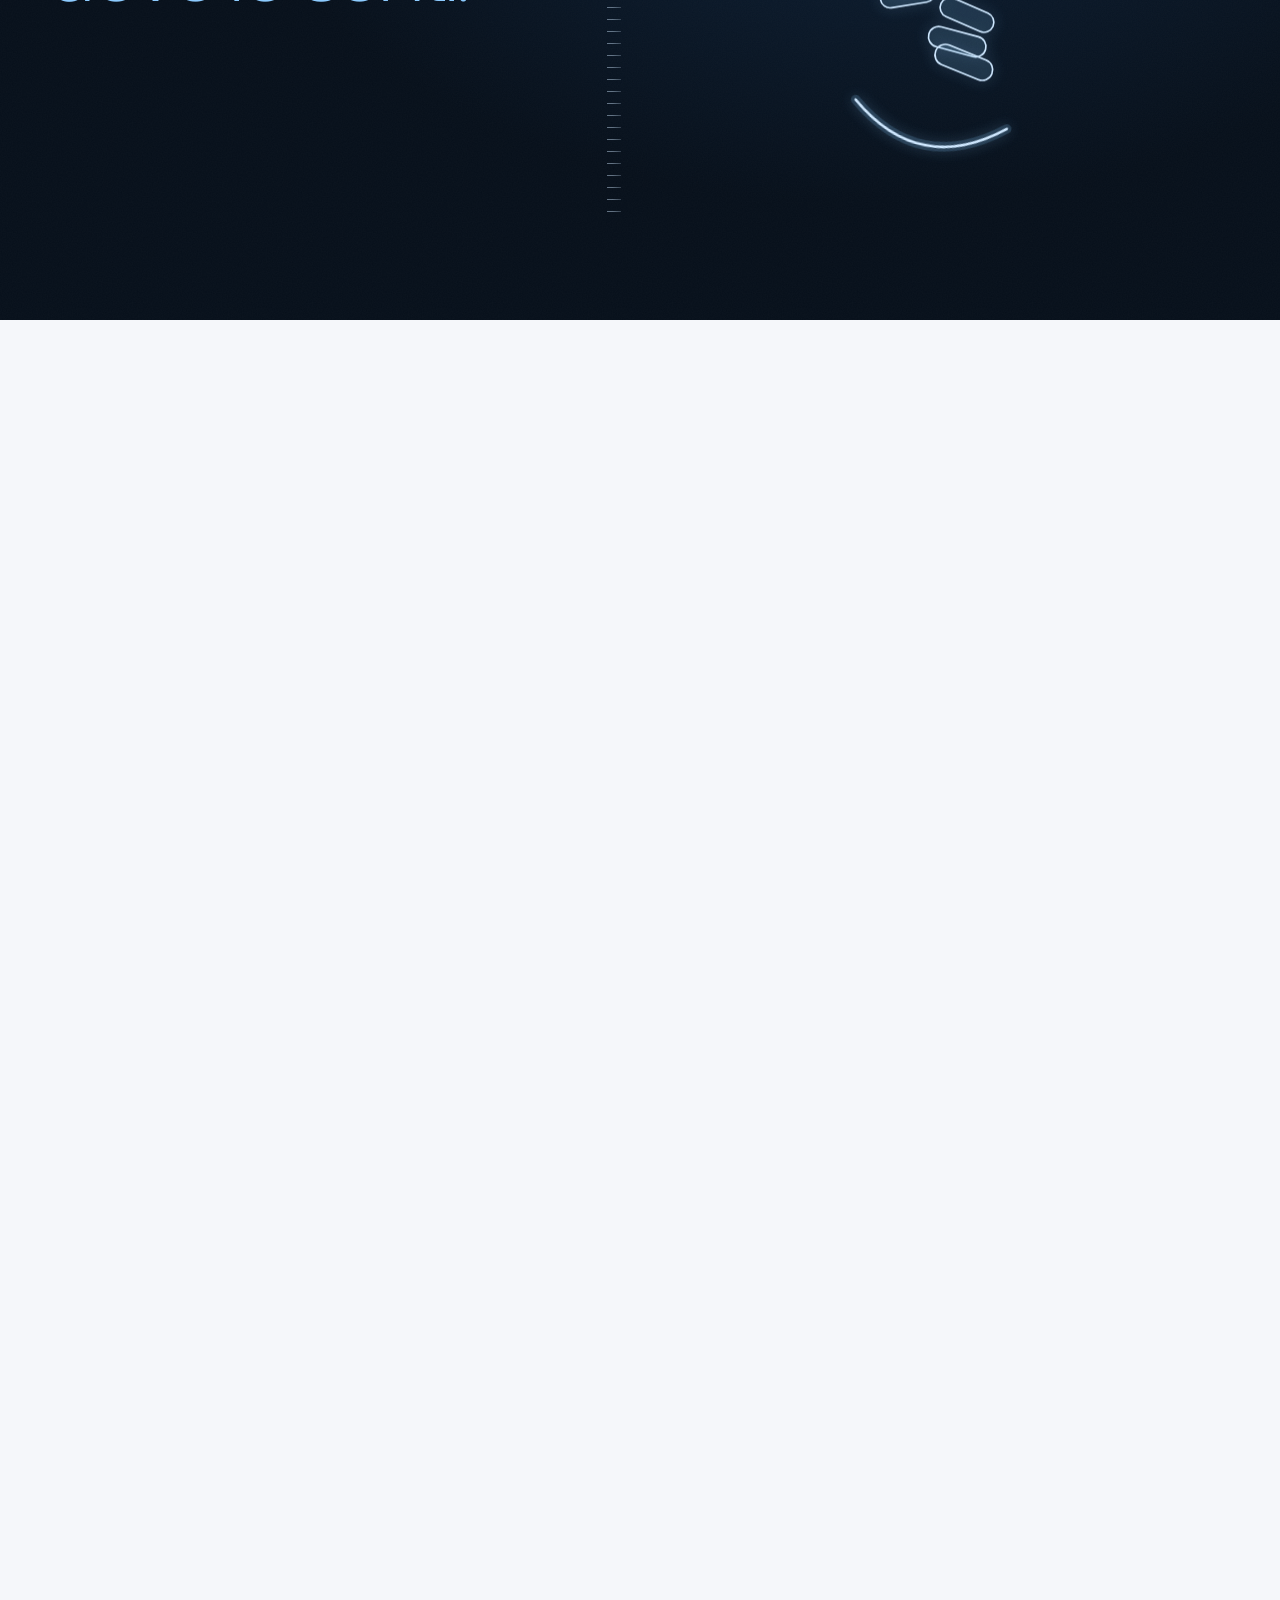
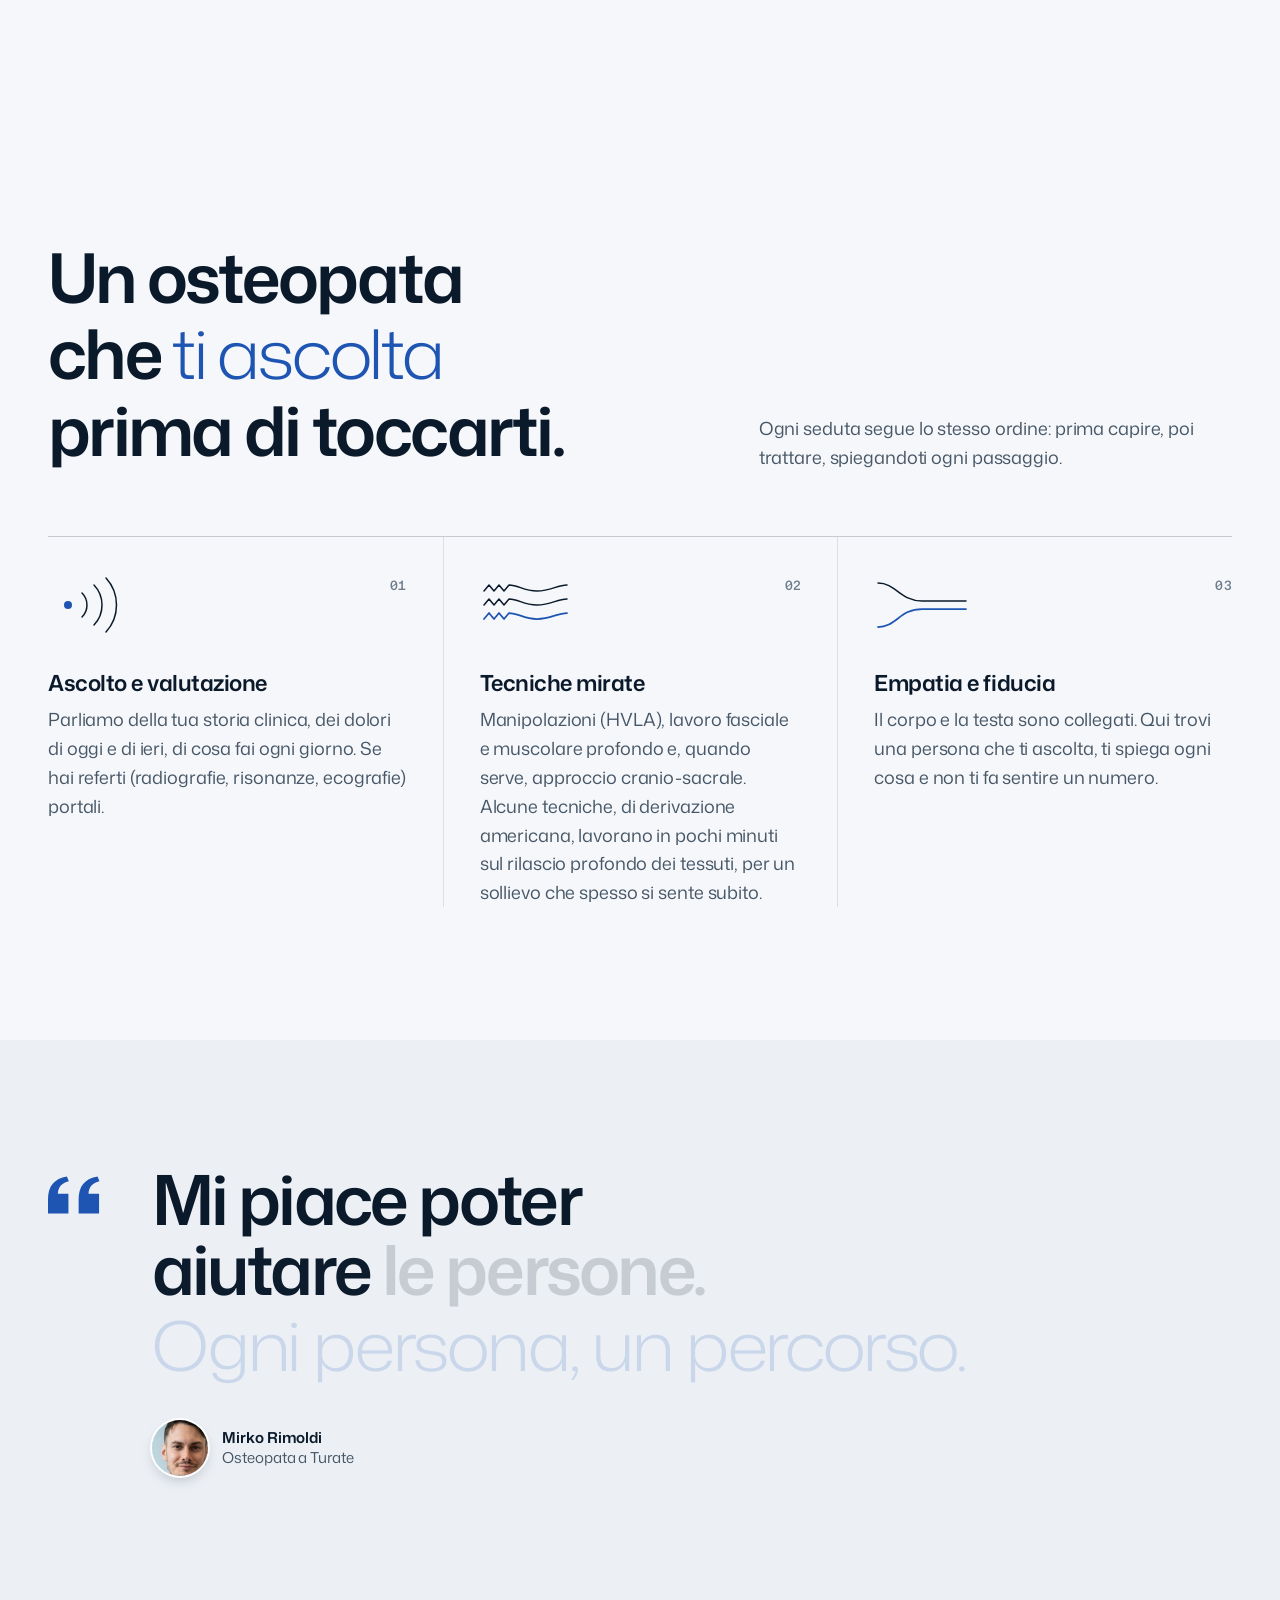
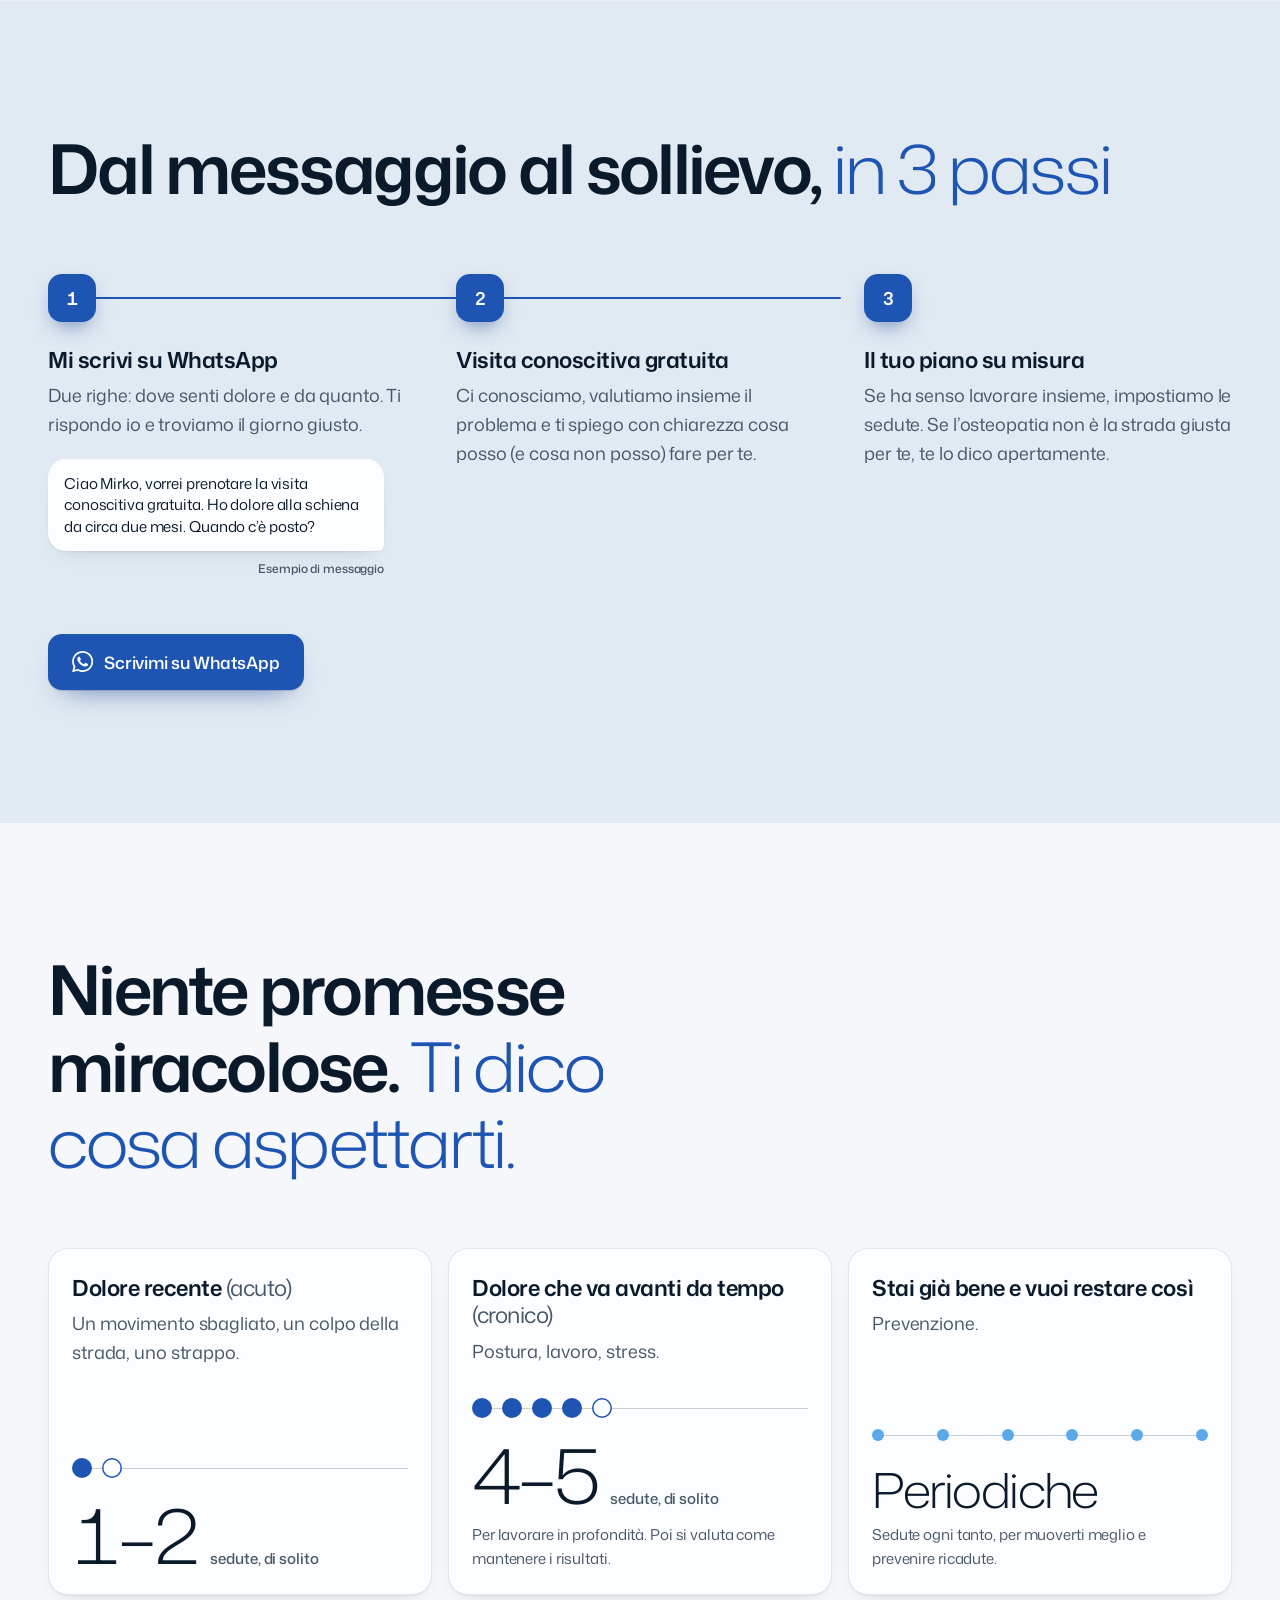
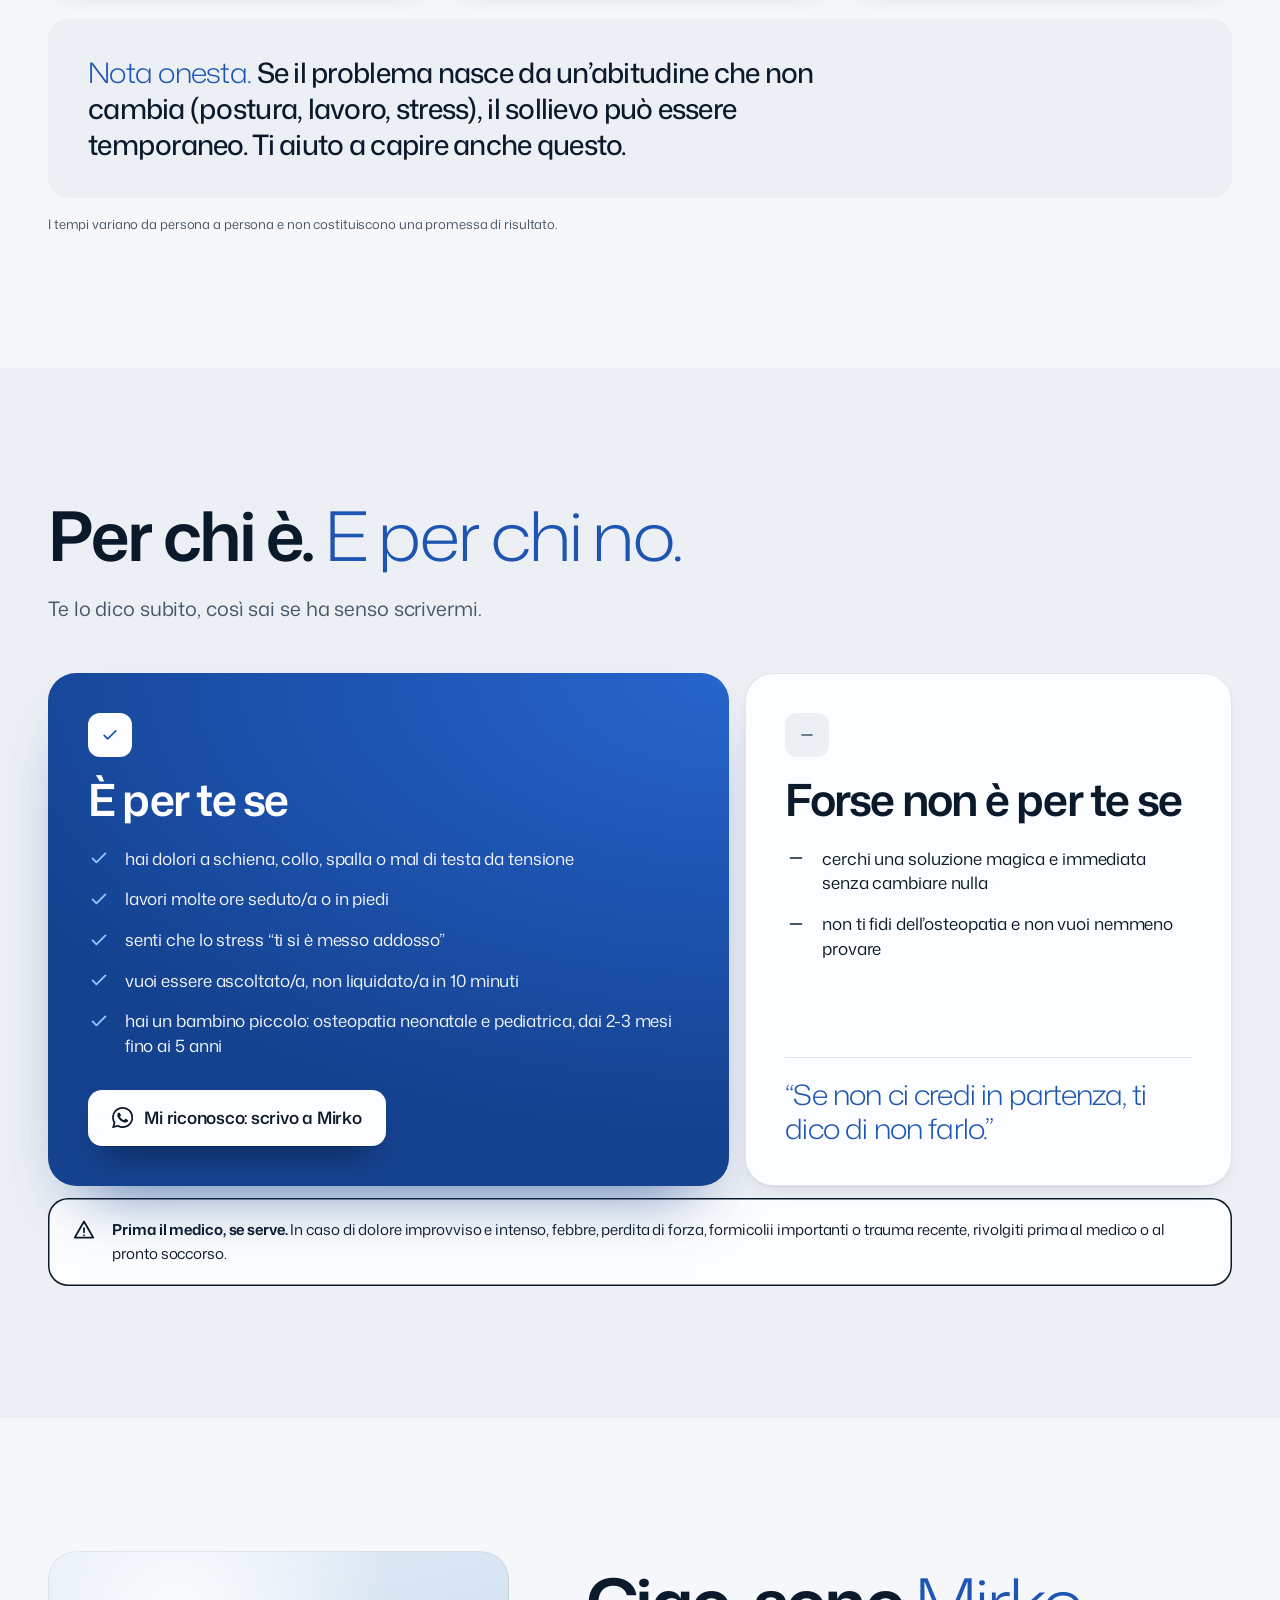
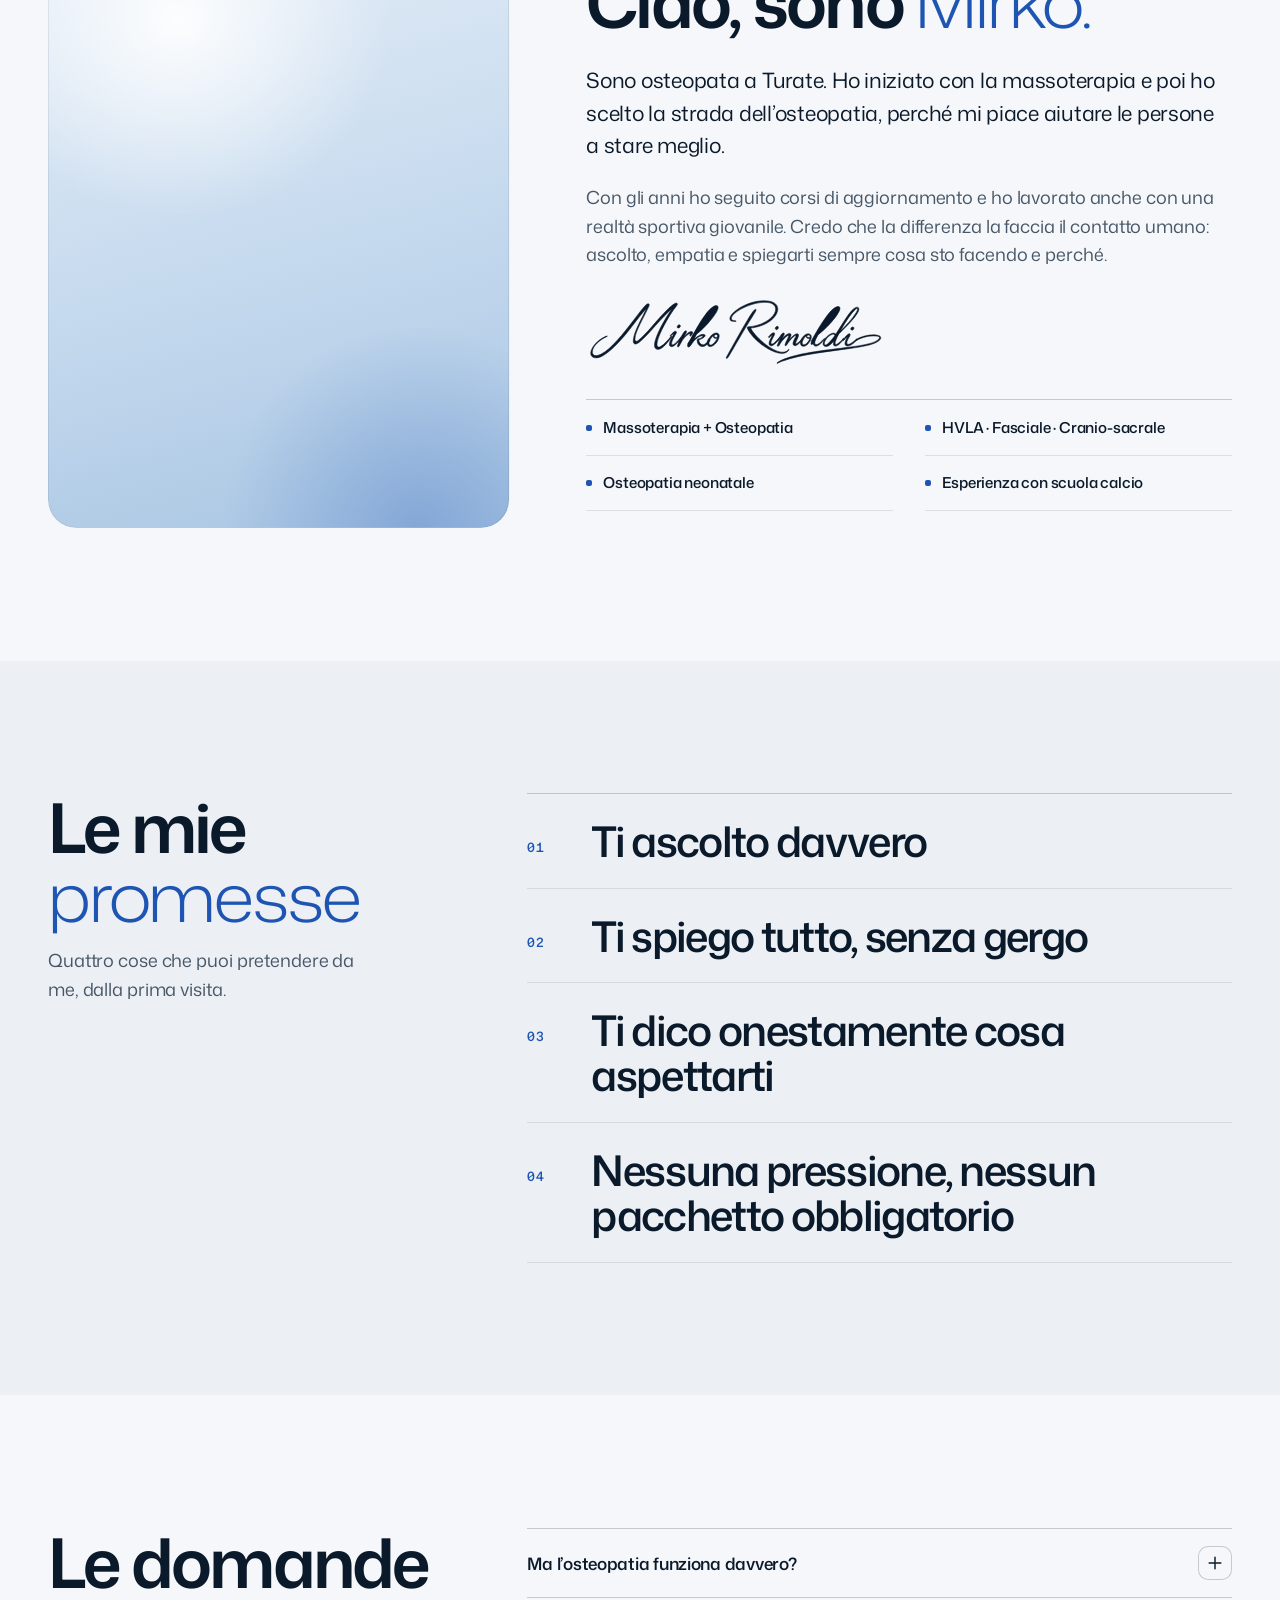
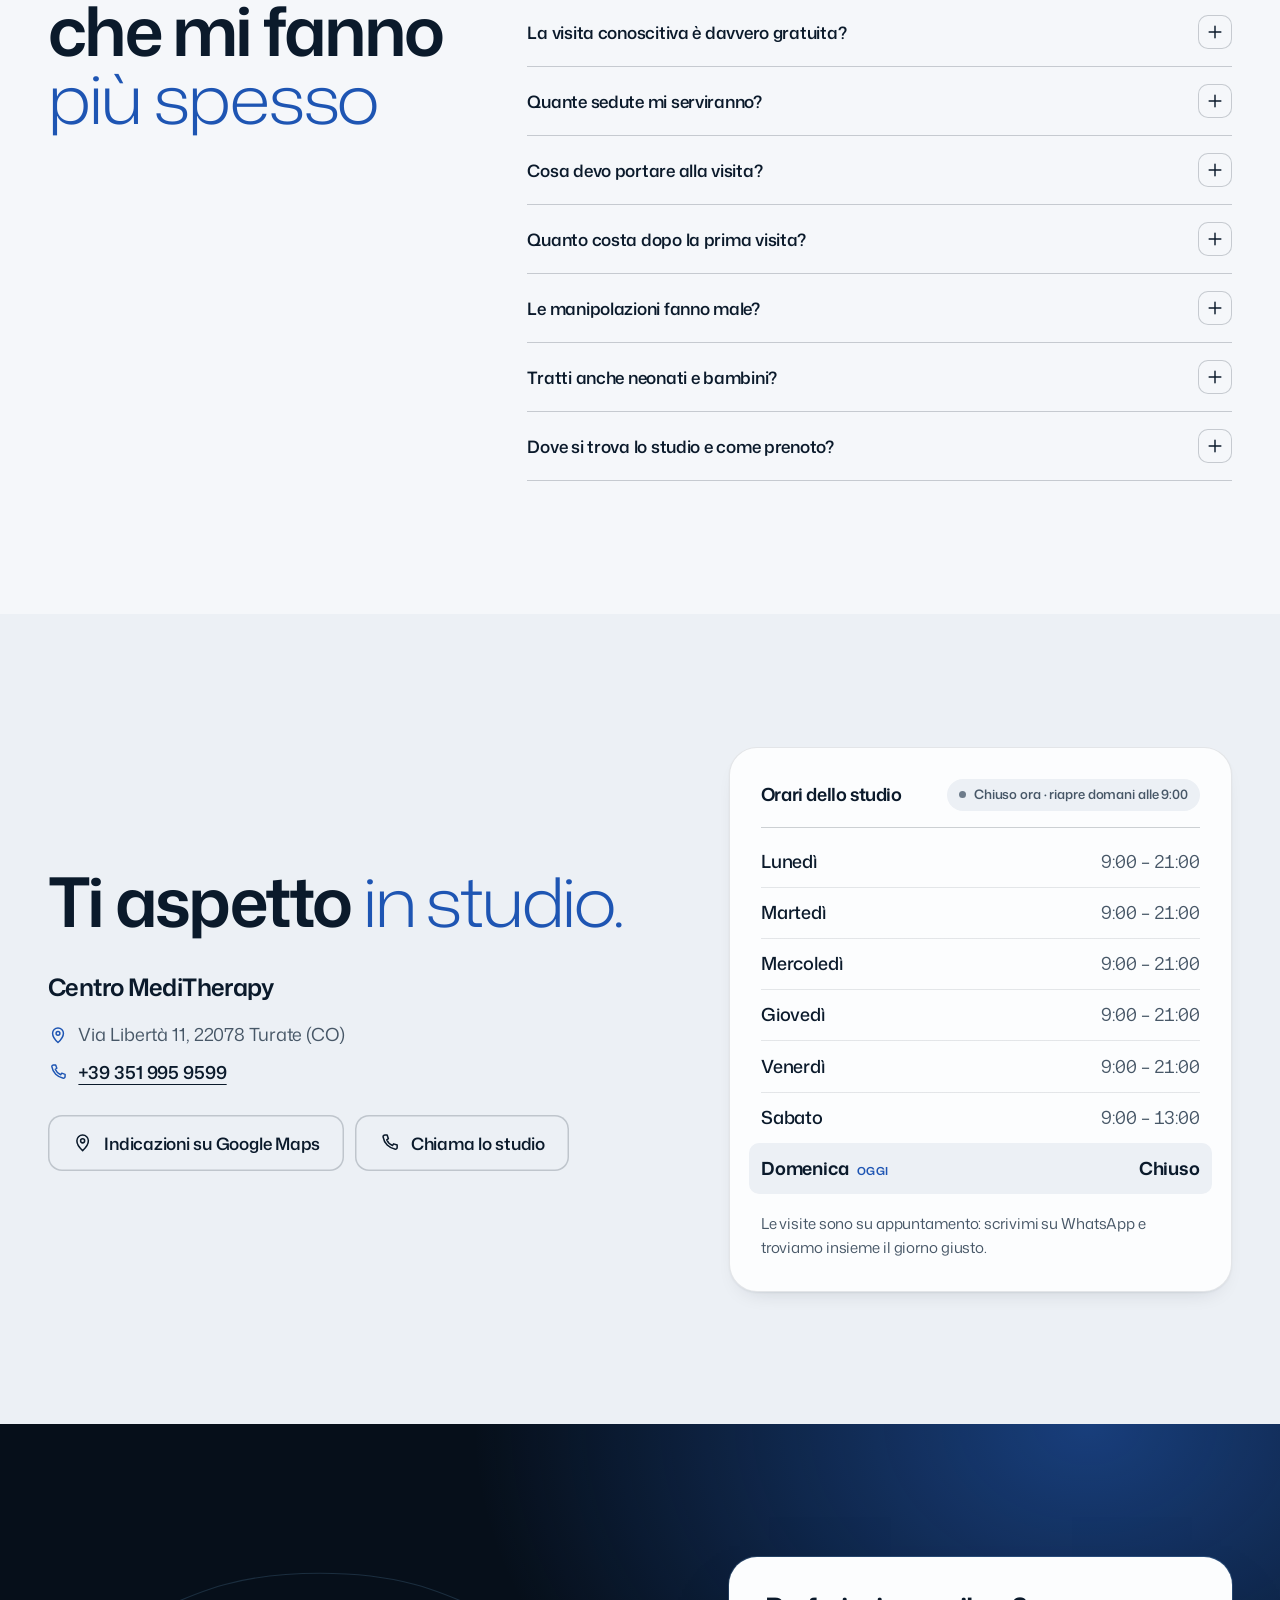
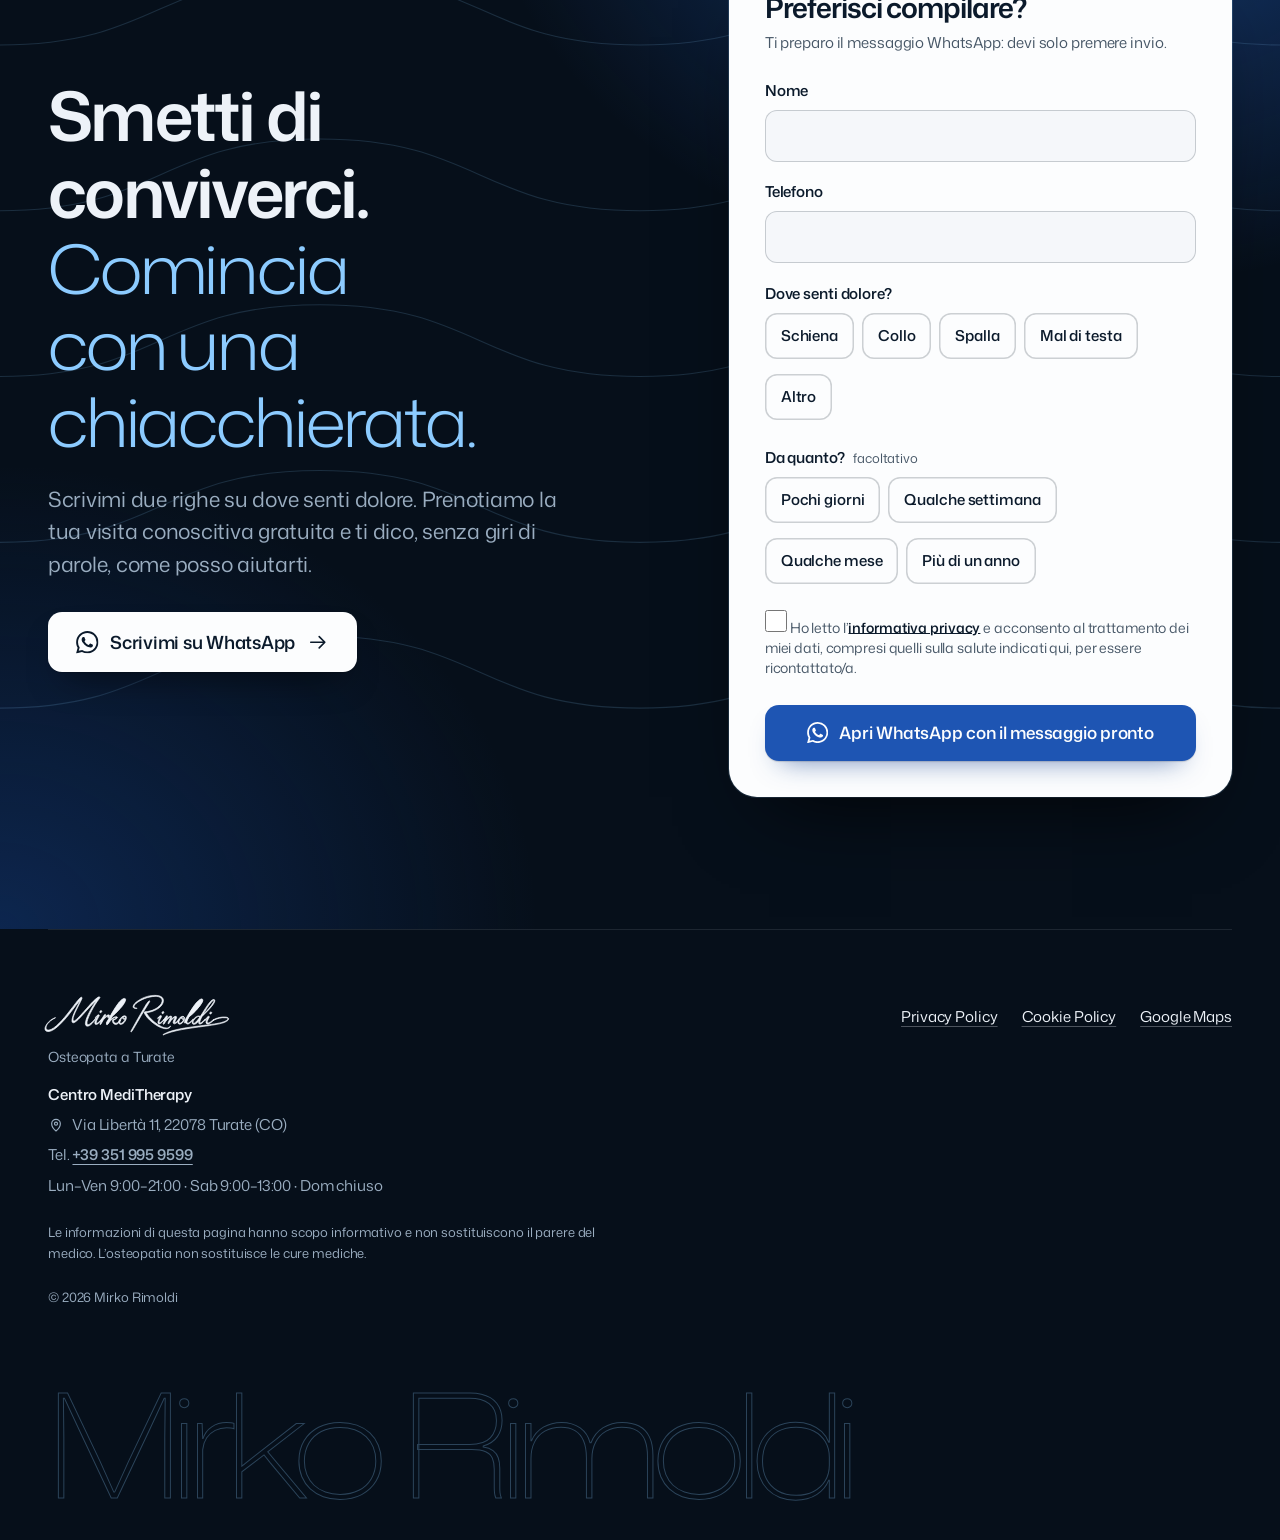
==== commit 51bc8334: "Versione nei link di CSS e JS: le modifiche arrivano subito anche ai telefoni con la cache Co-Author" ====
--- a/public/index.html
+++ b/public/index.html
@@ -32,9 +32,9 @@
     try { if (!window.matchMedia('(prefers-reduced-motion: reduce)').matches) c.add('motion'); } catch (e) {}
   })(document);
 </script>
-<link rel="stylesheet" href="assets/css/styles.css">
-<script src="assets/js/config.js" defer></script>
-<script src="assets/js/app.js" defer></script>
+<link rel="stylesheet" href="assets/css/styles.css?v=20261125">
+<script src="assets/js/config.js?v=20261125" defer></script>
+<script src="assets/js/app.js?v=20261125" defer></script>
 </head>
 <body>
 <!--
--- a/public/assets/css/styles.css
+++ b/public/assets/css/styles.css
@@ -624,10 +624,12 @@
 .hero__rings { position: absolute; inset: 0; width: 100%; height: 100%; overflow: visible; }
 .hero__rings circle { fill: none; stroke: rgba(30, 85, 179, .26); stroke-width: .22; }
 .hero__rings circle + circle { stroke: rgba(30, 85, 179, .2); stroke-dasharray: .5 1.6; }
-.hero__figure picture { position: absolute; left: 50%; bottom: 0; height: 100%; translate: -50% 0; }
+/* width: max-content: senza, con left:50% la foto riceverebbe solo metà larghezza e si schiaccerebbe */
+.hero__figure picture { position: absolute; left: 50%; bottom: 0; width: max-content; height: 100%; translate: -50% 0; }
 .hero__figure img {
   display: block;
   width: auto;
+  max-width: none;
   height: 100%;
   filter: drop-shadow(0 26px 34px rgba(11, 26, 43, .16));
 }
